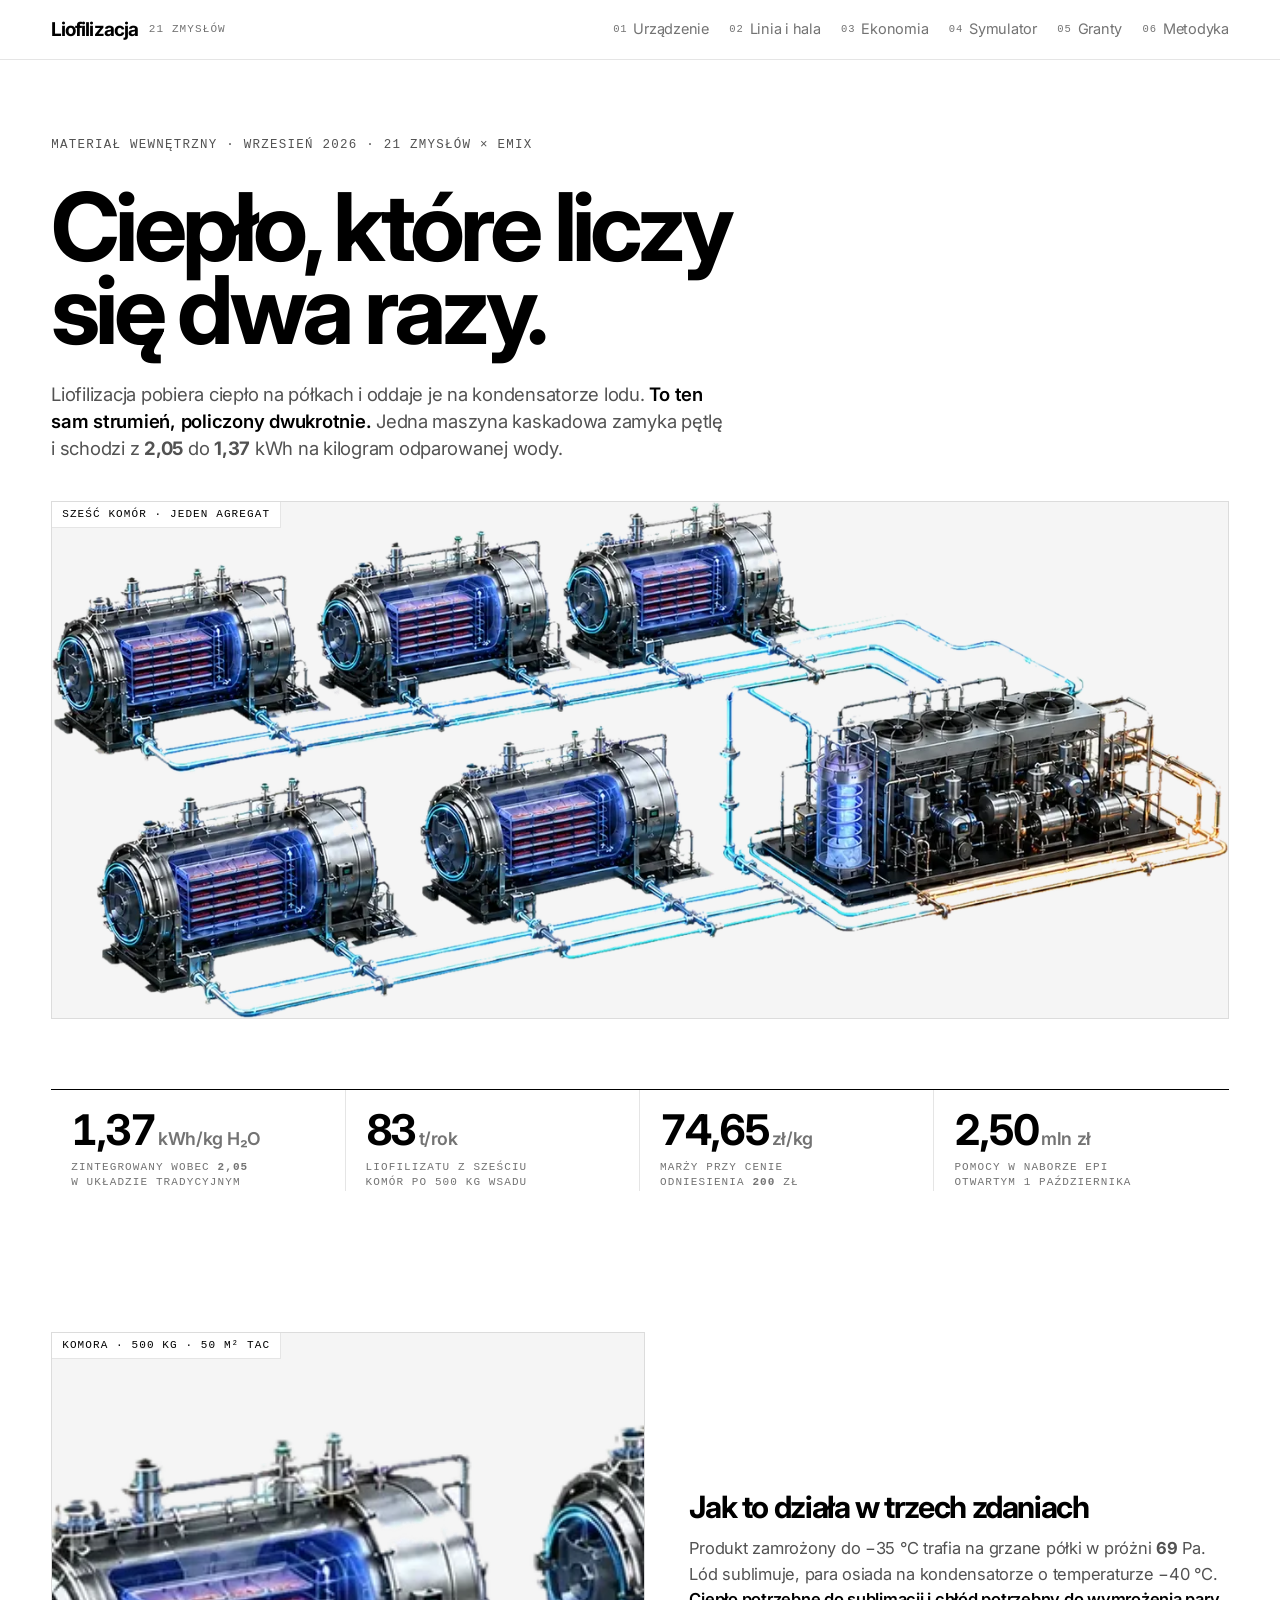
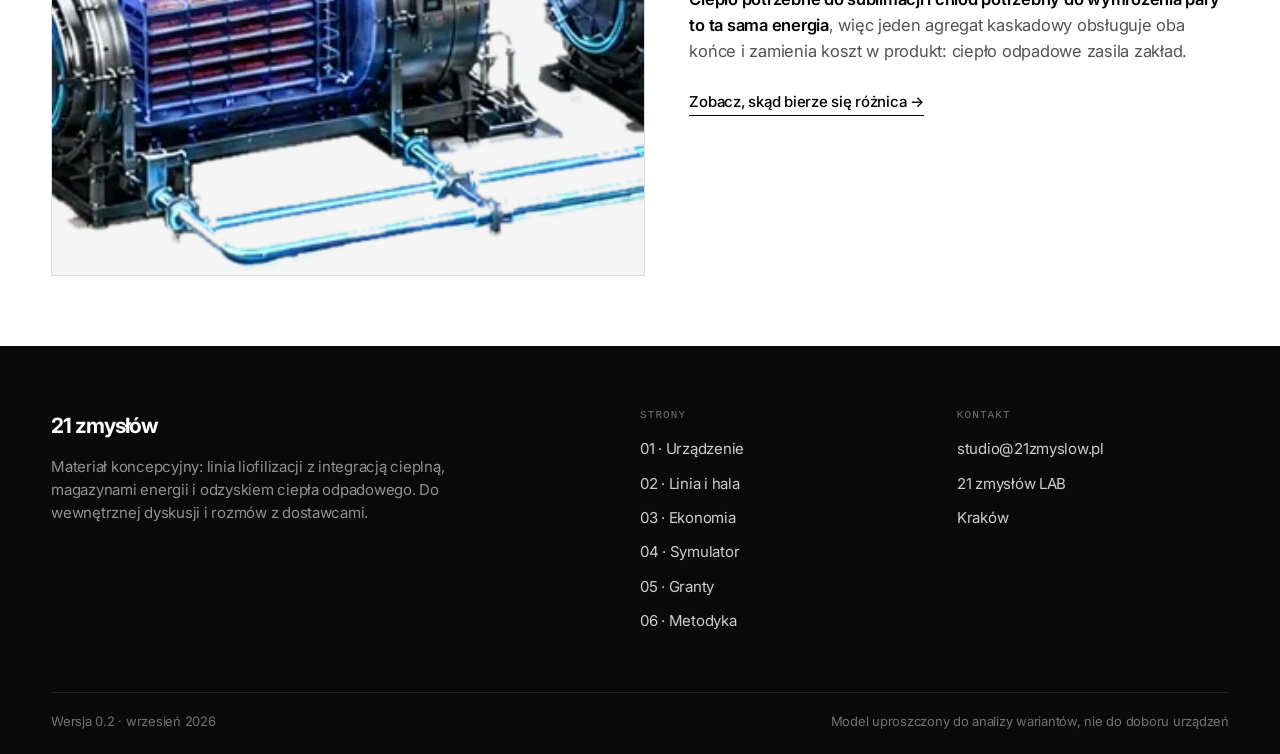
==== index.html @ 234ef1cc "Strona v0.2 pod GitHub Pages: model podlaczony, kolory, ilustracje - index.html + assets/: osobne pl" ====
<!DOCTYPE html>
<html lang="pl">
<head>
<meta charset="utf-8">
<meta name="viewport" content="width=device-width, initial-scale=1">
<title>Liofilizacja z integracją cieplną · 21 zmysłów</title>
<meta name="description" content="Linia liofilizacji z jednym agregatem kaskadowym, magazynami energii i odzyskiem ciepła. Bilans, schemat linii, ekonomia, symulator i finansowanie.">
<meta name="robots" content="noindex, nofollow">
<link rel="preconnect" href="https://fonts.googleapis.com">
<link rel="preconnect" href="https://fonts.gstatic.com" crossorigin>
<link href="https://fonts.googleapis.com/css2?family=Inter:wght@400;500;600;700&display=swap" rel="stylesheet">
<link rel="stylesheet" href="assets/style.css">
</head>
<body>

<nav class="nav">
  <div class="nav__in">
    <a class="brand" href="#/"><span class="brand__m">Liofilizacja</span><span class="brand__s">21 zmysłów</span></a>
    <div class="nav__links" id="navLinks">
      <a href="#/urzadzenie"><i>01</i>Urządzenie</a>
      <a href="#/linia"><i>02</i>Linia i hala</a>
      <a href="#/ekonomia"><i>03</i>Ekonomia</a>
      <a href="#/symulator"><i>04</i>Symulator</a>
      <a href="#/granty"><i>05</i>Granty</a>
      <a href="#/metodyka"><i>06</i>Metodyka</a>
    </div>
  </div>
</nav>

<main>

<!-- ============================================================ START -->
<section class="view" id="view-index">
  <header class="hero">
    <p class="mono hero__eyebrow">Materiał wewnętrzny · wrzesień 2026 · 21 zmysłów × Emix</p>
    <h1 class="hero__title">Ciepło, które liczy się dwa razy.</h1>
    <p class="hero__sub">Liofilizacja pobiera ciepło na półkach i oddaje je na kondensatorze lodu.
      <strong>To ten sam strumień, policzony dwukrotnie.</strong> Jedna maszyna kaskadowa zamyka pętlę
      i schodzi z <b data-k="kgW_A"></b> do <b data-k="kgW_D"></b> kWh na kilogram odparowanej wody.</p>
  </header>

  <div class="section section--tight">
    <div class="wrap">
      <figure class="figframe">
        <span class="mono mono--sm tag">Sześć komór · jeden agregat</span>
        <img src="assets/img/linia.webp" alt="Wizualizacja komór liofilizacyjnych w dwóch rzędach, spiętych wspólnym kolektorem chłodu z jednym agregatem po prawej stronie" width="1360" height="597">
      </figure>
    </div>
  </div>

  <div class="section section--tight">
    <div class="wrap">
      <div class="facts">
        <div class="facts__i"><div class="facts__n"><b data-k="kgW_D"></b><small>kWh/kg H₂O</small></div>
          <p class="mono mono--sm facts__l">Zintegrowany wobec <b data-k="kgW_A"></b> w układzie tradycyjnym</p></div>
        <div class="facts__i"><div class="facts__n"><b data-k="tLinia"></b><small>t/rok</small></div>
          <p class="mono mono--sm facts__l">Liofilizatu z sześciu komór po 500 kg wsadu</p></div>
        <div class="facts__i"><div class="facts__n"><b data-k="marza"></b><small>zł/kg</small></div>
          <p class="mono mono--sm facts__l">Marży przy cenie odniesienia <b data-k="sale"></b> zł</p></div>
        <div class="facts__i"><div class="facts__n">2,50<small>mln zł</small></div>
          <p class="mono mono--sm facts__l">Pomocy w naborze EPI otwartym 1 października</p></div>
      </div>
    </div>
  </div>

  <div class="section">
    <div class="wrap duo">
      <figure class="figframe">
        <span class="mono mono--sm tag">Komora · 500 kg · 50 m² tac</span>
        <img src="assets/img/komora.webp" alt="Komora liofilizacyjna z widocznym stosem półek grzewczych i kondensatorem lodu" width="326" height="298" loading="lazy">
      </figure>
      <div>
        <h2>Jak to działa w trzech zdaniach</h2>
        <p>Produkt zamrożony do −35 °C trafia na grzane półki w próżni <b data-k="pWork"></b> Pa. Lód sublimuje,
          para osiada na kondensatorze o temperaturze −40 °C. <strong>Ciepło potrzebne do sublimacji i chłód
          potrzebny do wymrożenia pary to ta sama energia</strong>, więc jeden agregat kaskadowy obsługuje
          oba końce i zamienia koszt w produkt: ciepło odpadowe zasila zakład.</p>
        <a class="more-link" href="#/urzadzenie">Zobacz, skąd bierze się różnica →</a>
      </div>
    </div>
  </div>
</section>

<!-- ============================================================ 01 URZĄDZENIE -->
<section class="view" id="view-urzadzenie" hidden>
  <header class="ph-head">
    <p class="mono ph-head__k">01 · Urządzenie</p>
    <h1>Dlaczego jedna maszyna liczy ten sam strumień raz, a nie dwa razy?</h1>
    <p class="ph-head__lede">Ciepło sublimacji wchodzi do wsadu przez półki i wychodzi na kondensatorze lodu.
      Układ tradycyjny obsługuje obie strony osobno: grzałką z sieci i skraplaczem do atmosfery.
      <strong>Kaskada CO₂ / R290 spina je w jedną pętlę.</strong></p>
  </header>

  <div class="section section--tight">
    <div class="wrap">
      <figure class="figframe figframe--dark">
        <span class="mono mono--sm tag">Obieg zimny po lewej · ciepły po prawej</span>
        <img src="assets/img/media.webp" alt="Wizualizacja układu mediów: komora w centrum, niebieski obieg chłodu z kondensatorem lodu i pompami próżniowymi po lewej, pomarańczowy obieg ciepła z wymiennikami, zasobnikiem i odbiornikami po prawej" width="1360" height="765">
      </figure>
    </div>
  </div>

  <div class="section section--tight">
    <div class="wrap">
      <div class="facts facts--3">
        <div class="facts__i"><div class="facts__n"><b data-k="kgW_A"></b> <em>→</em> <b data-k="kgW_D"></b><small>kWh/kg</small></div>
          <p class="mono mono--sm facts__l">Energia na kilogram odparowanej wody</p></div>
        <div class="facts__i"><div class="facts__n"><b data-k="Qshelf"></b><small>kWh</small></div>
          <p class="mono mono--sm facts__l">Ciepła na półki w cyklu, w całości z odzysku</p></div>
        <div class="facts__i"><div class="facts__n"><b data-k="peak_A"></b> <em>→</em> <b data-k="peak_D"></b><small>kW</small></div>
          <p class="mono mono--sm facts__l">Moc szczytowa komory, podstawa opłaty mocowej</p></div>
      </div>
    </div>
  </div>

  <div class="section">
    <div class="wrap--doc">

      <div class="block">
        <p class="mono block__n">Węzeł komory</p>
        <div class="block__b">
          <h3>Ten sam strumień, dwa razy</h3>
          <p>Półki grzeją, para idzie na kondensator, odebrany chłód wraca do agregatu, a ciepło skraplania wraca
            na półki. Baterie materiału zmiennofazowego stoją na obu gałęziach, więc szczyt komory nie trafia
            wprost na sprężarkę.</p>
          <figure>
            <div class="scroll-x">
            <svg class="chart" viewBox="0 0 900 300" role="img" aria-label="Węzeł jednej komory jako zamknięta pętla: półki grzeją produkt, para wodna idzie na kondensator lodu, chłód wraca do agregatu kaskadowego, ciepło skraplania wraca górą na półki. Na obu gałęziach stoją baterie PCM.">
              <defs>
                <marker id="u-ah" viewBox="0 0 10 10" refX="9" refY="5" markerWidth="7" markerHeight="7" orient="auto"><path d="M0,1 L9,5 L0,9 z" fill="#eb6834"/></marker>
                <marker id="u-ac" viewBox="0 0 10 10" refX="9" refY="5" markerWidth="7" markerHeight="7" orient="auto"><path d="M0,1 L9,5 L0,9 z" fill="#2a78d6"/></marker>
                <marker id="u-ag" viewBox="0 0 10 10" refX="9" refY="5" markerWidth="7" markerHeight="7" orient="auto"><path d="M0,1 L9,5 L0,9 z" fill="#737373"/></marker>
              </defs>
              <path class="hot" d="M700,56 L700,30 L180,30 L180,54" marker-end="url(#u-ah)"/>
              <path class="cold" d="M455,208 L455,250 L735,250 L735,153" marker-end="url(#u-ac)"/>
              <rect class="box" x="30" y="56" width="300" height="150"/>
              <text class="t" x="46" y="82">Komora K1</text>
              <text class="m" x="46" y="100">500 KG · 50 M² TAC · 69 PA</text>
              <rect x="58" y="120" width="234" height="7" fill="#eb6834"/><rect x="68" y="110" width="214" height="9" fill="#c9c9c9"/>
              <rect x="58" y="148" width="234" height="7" fill="#eb6834"/><rect x="68" y="138" width="214" height="9" fill="#c9c9c9"/>
              <rect x="58" y="176" width="234" height="7" fill="#eb6834"/><rect x="68" y="166" width="214" height="9" fill="#c9c9c9"/>
              <text class="m" x="46" y="200">PÓŁKI GRZANE · PRODUKT NA TACACH</text>
              <path class="vac" d="M332,140 L394,140" marker-end="url(#u-ag)"/>
              <text class="m" x="336" y="132">PARA</text>
              <rect class="box" x="398" y="56" width="112" height="150"/>
              <text class="t" x="412" y="82" style="font-size:12px">Kondensator</text>
              <text class="m" x="412" y="100">−40 °C</text>
              <path d="M412,118 L496,118 L496,136 L412,136 L412,154 L496,154 L496,172 L412,172" fill="none" stroke="#2a78d6" stroke-width="2.2"/>
              <text class="m" x="412" y="196"><tspan data-k="Qice"></tspan> KWH LODU</text>
              <rect class="box" x="600" y="56" width="270" height="97"/>
              <text class="t" x="616" y="82">Agregat kaskadowy</text>
              <text class="s" x="616" y="102">CO₂ subkryt. −45 °C · R290 +50 °C</text>
              <text class="s" x="616" y="120">booster CO₂ +85 °C</text>
              <text class="m" x="616" y="140">COP CHŁ. 3,14 · COP GRZ. 3,11</text>
              <text class="v" x="196" y="24" style="fill:#eb6834">ciepło +50 °C na półki</text>
              <rect class="box-s" x="452" y="16" width="196" height="28"/>
              <text class="m" x="462" y="34">6B · PCM +35 °C · 105 KWH</text>
              <text class="v" x="466" y="244" style="fill:#2a78d6">chłód −45 °C</text>
              <rect class="box-s" x="620" y="236" width="196" height="28"/>
              <text class="m" x="630" y="254">6A · PCM −40 °C · 120 KWH</text>
              <text class="m" x="0" y="290">PĘTLA ZAMYKA SIĘ W JEDNEJ MASZYNIE · BATERIE STOJĄ MIĘDZY KOMORĄ A SPRĘŻARKAMI</text>
            </svg>
            </div>
          </figure>
        </div>
      </div>

      <div class="block">
        <p class="mono block__n">Porównanie</p>
        <div class="block__b">
          <h3>Tradycyjny obok zintegrowanego</h3>
          <p>Ta sama komora, ten sam wsad. Różni się tylko to, dokąd idzie ciepło skraplania i skąd bierze się
            ciepło na półkach.</p>
          <figure>
            <div class="scroll-x">
            <svg class="chart" viewBox="0 0 900 250" role="img" aria-label="W wariancie tradycyjnym grzałka pobiera prąd z sieci, a skraplacz oddaje ciepło do atmosfery. W wariancie zintegrowanym ciepło skraplania wraca na półki i grzanie elektryczne wynosi zero.">
              <defs>
                <marker id="c-ak" viewBox="0 0 10 10" refX="9" refY="5" markerWidth="7" markerHeight="7" orient="auto"><path d="M0,1 L9,5 L0,9 z" fill="#000"/></marker>
                <marker id="c-ah" viewBox="0 0 10 10" refX="9" refY="5" markerWidth="7" markerHeight="7" orient="auto"><path d="M0,1 L9,5 L0,9 z" fill="#eb6834"/></marker>
                <marker id="c-ag" viewBox="0 0 10 10" refX="9" refY="5" markerWidth="7" markerHeight="7" orient="auto"><path d="M0,1 L9,5 L0,9 z" fill="#737373"/></marker>
              </defs>
              <text class="m" x="0" y="14">WARIANT A · TRADYCYJNY</text>
              <rect class="box-s" x="0" y="26" width="110" height="46"/><text class="s" x="12" y="47">Sieć</text><text class="m" x="12" y="63"><tspan data-k="Esh_A"></tspan> KWH</text>
              <path class="ln" d="M112,49 L156,49" marker-end="url(#c-ak)"/>
              <rect class="box" x="158" y="26" width="120" height="46"/><text class="s" x="170" y="47">Grzałka</text><text class="m" x="170" y="63">η 98 %</text>
              <path class="hot" d="M280,49 L324,49" marker-end="url(#c-ah)"/>
              <rect class="box" x="326" y="14" width="150" height="70"/><text class="t" x="338" y="40" style="font-size:12px">Komora</text><text class="m" x="338" y="58"><tspan data-k="Qshelf"></tspan> KWH NA PÓŁKI</text><text class="m" x="338" y="74"><tspan data-k="Qice"></tspan> KWH NA KONDENS.</text>
              <path class="cold" d="M478,49 L522,49" marker-end="url(#c-ah)" style="stroke:#2a78d6;marker-end:url(#c-ak)"/>
              <rect class="box" x="524" y="26" width="130" height="46"/><text class="s" x="536" y="47">Sprężarki</text><text class="m" x="536" y="63"><tspan data-k="Eice_A"></tspan> KWH EL.</text>
              <path d="M656,49 L700,49" stroke="#737373" stroke-width="1.6" fill="none" stroke-dasharray="5 3" marker-end="url(#c-ag)"/>
              <rect x="702" y="26" width="130" height="46" fill="none" stroke="#737373" stroke-width="1" stroke-dasharray="4 3"/>
              <text class="s" x="714" y="47" fill="#737373">Atmosfera</text><text class="m" x="714" y="63">CIEPŁO ODRZUCONE</text>
              <text class="v" x="900" y="53" text-anchor="end"><tspan data-k="el_A"></tspan> kWh</text>
              <line class="ax" x1="0" y1="118" x2="900" y2="118"/>
              <text class="m" x="0" y="146">WARIANT D · ZINTEGROWANY</text>
              <rect x="0" y="158" width="110" height="46" fill="none" stroke="#737373" stroke-width="1" stroke-dasharray="4 3"/>
              <text class="s" x="12" y="179" fill="#737373">Sieć</text><text class="m" x="12" y="195">0 KWH NA GRZANIE</text>
              <rect class="box" x="326" y="146" width="150" height="70"/><text class="t" x="338" y="172" style="font-size:12px">Komora</text><text class="m" x="338" y="190"><tspan data-k="Qshelf"></tspan> KWH NA PÓŁKI</text><text class="m" x="338" y="206"><tspan data-k="Qice"></tspan> KWH NA KONDENS.</text>
              <path class="cold" d="M478,181 L522,181" marker-end="url(#c-ak)"/>
              <rect class="box" x="524" y="158" width="130" height="46"/><text class="s" x="536" y="179">Kaskada</text><text class="m" x="536" y="195"><tspan data-k="Eice_D"></tspan> KWH EL.</text>
              <path class="hot" d="M589,156 L589,132 L401,132 L401,144" marker-end="url(#c-ah)"/>
              <text class="v" x="495" y="126" text-anchor="middle" style="fill:#eb6834">ciepło skraplania wraca na półki</text>
              <path class="hot" d="M656,181 L700,181" marker-end="url(#c-ah)"/>
              <rect class="box-s" x="702" y="158" width="130" height="46"/>
              <text class="s" x="714" y="179">Odbiorniki</text><text class="m" x="714" y="195">130 KW ODPADOWE</text>
              <text class="v" x="900" y="185" text-anchor="end"><tspan data-k="el_D"></tspan> kWh</text>
            </svg>
            </div>
            <p class="figcap">Wartości na cykl jednej komory. <b>Grzanie elektryczne półek spada z <span data-k="Esh_A"></span> kWh do zera</b>,
              bo ciepło skraplania pokrywa całe zapotrzebowanie.</p>
          </figure>
        </div>
      </div>

      <div class="block">
        <p class="mono block__n">Energia</p>
        <div class="block__b">
          <h3>Na co idzie prąd</h3>
          <p>W układzie tradycyjnym największą pozycją jest grzanie półek. W zintegrowanym ta pozycja znika,
            a jej miejsce zajmują sprężarki pracujące na obu poziomach naraz.</p>
          <figure>
            <div class="scroll-x"><svg id="refEnergy" class="chart" role="img" aria-label="Energia elektryczna na cykl w czterech wariantach układu, w podziale na węzły"></svg></div>
            <div class="legend" data-legend="refEnergy"></div>
          </figure>
          <details class="more">
            <summary>Pełne rozbicie energii i ciepła na cykl</summary>
            <div class="more__b"><div class="table-scroll" id="refBilansTable"></div></div>
          </details>
        </div>
      </div>

      <div class="block">
        <p class="mono block__n">Temperatury</p>
        <div class="block__b">
          <h3>Drabina temperatur</h3>
          <p>Pytanie nie brzmi „skąd wziąć ciepło”, tylko „na jakim poziomie je oddać”. Każda strzałka to sprężarka,
            która podnosi ciepło o różnicę temperatur i płaci za to pracą.</p>
          <figure>
            <div class="scroll-x">
            <svg class="chart" viewBox="0 0 900 360" role="img" aria-label="Drabina temperatur: po lewej strumienie wymagające chłodzenia, kondensator lodu na minus 45 i tunel z mroźnią na minus 35 stopni. Po prawej ciepło dostępne: poziom kaskadowy na minus 5, R290 na plus 50, booster na plus 85. Zapotrzebowanie półek leży na plus 40. Trzy strzałki sprężarek podnoszą ciepło między poziomami.">
              <defs><marker id="l-ar" viewBox="0 0 10 10" refX="9" refY="5" markerWidth="7" markerHeight="7" orient="auto"><path d="M0,1 L9,5 L0,9 z" fill="#000"/></marker></defs>
              <text class="m" x="44" y="24" text-anchor="end">°C</text>
              <text class="m" x="56" y="24">WYMAGANE CHŁODZENIE</text>
              <text class="m" x="490" y="24">CIEPŁO DOSTĘPNE I ZAPOTRZEBOWANIE</text>
              <line class="ax" x1="50" y1="50" x2="900" y2="50"/><text class="m" x="44" y="54" text-anchor="end">+85</text>
              <line class="ax" x1="50" y1="110" x2="900" y2="110"/><text class="m" x="44" y="114" text-anchor="end">+50</text>
              <line class="ax" x1="50" y1="140" x2="900" y2="140"/><text class="m" x="44" y="144" text-anchor="end">+40</text>
              <line class="ax" x1="50" y1="210" x2="900" y2="210"/><text class="m" x="44" y="214" text-anchor="end">−5</text>
              <line class="ax" x1="50" y1="278" x2="900" y2="278"/><text class="m" x="44" y="282" text-anchor="end">−35</text>
              <line class="ax" x1="50" y1="310" x2="900" y2="310"/><text class="m" x="44" y="314" text-anchor="end">−45</text>
              <line x1="480" y1="34" x2="480" y2="334" stroke="#000" stroke-width="1"/>
              <rect x="270" y="304" width="200" height="12" fill="#2a78d6" rx="2"/>
              <text class="s" x="262" y="306" text-anchor="end">Kondensator lodu</text><text class="v" x="262" y="322" text-anchor="end"><tspan data-k="Qice"></tspan> kWh</text>
              <rect x="400" y="272" width="70" height="12" fill="#6da7ec" rx="2"/>
              <text class="s" x="392" y="274" text-anchor="end">Tunel IQF i mroźnia</text><text class="v" x="392" y="290" text-anchor="end"><tspan data-k="Qiqf"></tspan> kWh</text>
              <rect x="490" y="204" width="180" height="12" fill="#c9c9c9" rx="2"/>
              <text class="s" x="678" y="214">Poziom kaskadowy CO₂ / R290</text>
              <rect x="490" y="104" width="220" height="12" fill="#eb6834" rx="2"/>
              <text class="s" x="718" y="106">R290 · półki i odbiorniki</text><text class="v" x="718" y="122"><tspan data-k="Qhot50"></tspan> kWh</text>
              <rect x="490" y="44" width="90" height="12" fill="#f19a70" rx="2"/>
              <text class="s" x="588" y="54">Booster CO₂ · +85 °C</text>
              <rect x="490" y="134" width="140" height="12" fill="none" stroke="#eb6834" stroke-width="1.2" stroke-dasharray="4 3" rx="2"/>
              <text class="s" x="638" y="146">Zapotrzebowanie półek · <tspan data-k="Qshelf"></tspan> kWh</text>
              <path class="ln" d="M484,310 L484,218" marker-end="url(#l-ar)" stroke-width="2"/>
              <text class="v" x="472" y="258" text-anchor="end" style="font-size:10.5px">CO₂ · 40 K</text>
              <path class="ln" d="M690,204 L690,122" marker-end="url(#l-ar)" stroke-width="2"/>
              <text class="v" x="698" y="170" style="font-size:10.5px">R290 · 55 K</text>
              <path class="ln" d="M600,102 L600,62" marker-end="url(#l-ar)" stroke-width="2"/>
              <text class="v" x="608" y="86" style="font-size:10.5px">booster · 35 K</text>
              <text class="m" x="0" y="350">KAŻDA STRZAŁKA TO SPRĘŻARKA · PODNOSI CIEPŁO O RÓŻNICĘ TEMPERATUR I PŁACI ZA TO PRACĄ</text>
            </svg>
            </div>
          </figure>
        </div>
      </div>

    </div>
  </div>

  <nav class="pager">
    <a href="#/"><p class="mono mono--sm pager__k">← Poprzednia</p><p class="pager__t">Start</p></a>
    <a href="#/linia"><p class="mono mono--sm pager__k">Następna →</p><p class="pager__t">02 · Linia i hala</p></a>
  </nav>
</section>

<!-- ============================================================ 02 LINIA -->
<section class="view" id="view-linia" hidden>
  <header class="ph-head">
    <p class="mono ph-head__k">02 · Linia i hala</p>
    <h1>Jak to stoi w hali i dlaczego sześć komór pracuje na jednym agregacie?</h1>
    <p class="ph-head__lede">Przesunięcie faz o 4,1 godziny to <strong>warunek, pod którym jeden agregat
      i jeden zespół próżniowy wystarczają dla całej linii</strong>. Rozłożenie komór w czasie zastępuje moc zainstalowaną.</p>
  </header>

  <div class="section section--tight">
    <div class="wrap">
      <div class="facts">
        <div class="facts__i"><div class="facts__n"><b data-k="tSurowiec"></b><small>t/rok</small></div><p class="mono mono--sm facts__l">Przerobu surowca, <b data-k="cykli"></b> cykle na komorę</p></div>
        <div class="facts__i"><div class="facts__n"><b data-k="tLinia"></b><small>t/rok</small></div><p class="mono mono--sm facts__l">Liofilizatu, uzysk <b data-k="yield"></b> : 1</p></div>
        <div class="facts__i"><div class="facts__n">150<small>kW</small></div><p class="mono mono--sm facts__l">Średniej mocy elektrycznej całej linii</p></div>
        <div class="facts__i"><div class="facts__n">1 152<small>m²</small></div><p class="mono mono--sm facts__l">Hali w rzucie 48 × 24 m</p></div>
      </div>
    </div>
  </div>

  <div class="section">
    <div class="wrap--doc">

      <div class="block">
        <p class="mono block__n">Schemat</p>
        <div class="block__b">
          <h3>Droga produktu górą, media dołem</h3>
          <figure>
            <div class="scroll-x">
            <svg class="chart" viewBox="0 0 900 360" role="img" aria-label="Schemat technologiczny: surowiec idzie od mycia przez sortowanie, porcjowanie, tunel IQF i mroźnię do sześciu komór, a stamtąd do pakowania. Dołem agregat rozprowadza chłód na kondensatory i mroźnię oraz ciepło na półki i do magazynu ciepła odpadowego.">
              <defs>
                <marker id="s-ak" viewBox="0 0 10 10" refX="9" refY="5" markerWidth="6" markerHeight="6" orient="auto"><path d="M0,1 L9,5 L0,9 z" fill="#000"/></marker>
                <marker id="s-ac" viewBox="0 0 10 10" refX="9" refY="5" markerWidth="6" markerHeight="6" orient="auto"><path d="M0,1 L9,5 L0,9 z" fill="#2a78d6"/></marker>
                <marker id="s-ah" viewBox="0 0 10 10" refX="9" refY="5" markerWidth="6" markerHeight="6" orient="auto"><path d="M0,1 L9,5 L0,9 z" fill="#eb6834"/></marker>
              </defs>
              <text class="m" x="0" y="12">DROGA PRODUKTU</text>
              <rect class="box" x="0" y="24" width="104" height="54"/><text class="m" x="10" y="40">1</text><text class="t" x="10" y="56" style="font-size:11.5px">Mycie</text><text class="m" x="10" y="70">150 KG/H</text>
              <path class="ln" d="M106,51 L128,51" marker-end="url(#s-ak)"/>
              <rect class="box" x="130" y="24" width="104" height="54"/><text class="m" x="140" y="40">2</text><text class="t" x="140" y="56" style="font-size:11.5px">Sortowanie</text><text class="m" x="140" y="70">OPTYCZNE</text>
              <path class="ln" d="M236,51 L258,51" marker-end="url(#s-ak)"/>
              <rect class="box" x="260" y="24" width="104" height="54"/><text class="m" x="270" y="40">3</text><text class="t" x="270" y="56" style="font-size:11.5px">Porcjowanie</text><text class="m" x="270" y="70">KROJENIE</text>
              <path class="ln" d="M366,51 L388,51" marker-end="url(#s-ak)"/>
              <rect class="box" x="390" y="24" width="104" height="54"/><text class="m" x="400" y="40">4</text><text class="t" x="400" y="56" style="font-size:11.5px">Tunel IQF</text><text class="m" x="400" y="70">−35 °C</text>
              <path class="ln" d="M496,51 L518,51" marker-end="url(#s-ak)"/>
              <rect class="box" x="520" y="24" width="104" height="54"/><text class="m" x="530" y="40">5</text><text class="t" x="530" y="56" style="font-size:11.5px">Mroźnia</text><text class="m" x="530" y="70">10 T · 3 DOBY</text>
              <path class="ln" d="M626,51 L648,51" marker-end="url(#s-ak)"/>
              <rect class="box" x="650" y="18" width="150" height="66" stroke-width="2"/><text class="m" x="660" y="36">6</text><text class="t" x="660" y="52">Komory K1–K6</text><text class="m" x="660" y="68">6 × 500 KG · CYKL <tspan data-k="tCyc"></tspan> H</text>
              <path class="ln" d="M802,51 L824,51" marker-end="url(#s-ak)"/>
              <rect class="box" x="826" y="24" width="74" height="54"/><text class="m" x="836" y="40">10</text><text class="t" x="836" y="56" style="font-size:11.5px">MAP</text><text class="m" x="836" y="70"><tspan data-k="tLinia"></tspan> T/ROK</text>
              <rect class="box-s" x="650" y="112" width="72" height="44"/><text class="m" x="658" y="128">6A · PCM</text><text class="s" x="658" y="146" style="font-size:10.5px;fill:#2a78d6">−40 °C</text>
              <rect class="box-s" x="728" y="112" width="72" height="44"/><text class="m" x="736" y="128">6B · PCM</text><text class="s" x="736" y="146" style="font-size:10.5px;fill:#eb6834">+35 °C</text>
              <path class="cold" d="M686,110 L686,88" marker-end="url(#s-ac)"/><path class="hot" d="M764,110 L764,88" marker-end="url(#s-ah)"/>
              <text class="m" x="0" y="206">MEDIA</text>
              <rect class="box" x="0" y="218" width="330" height="84" stroke-width="2"/>
              <text class="m" x="12" y="236">7</text><text class="t" x="12" y="254">Agregat kaskadowy</text>
              <text class="s" x="12" y="272" style="font-size:11px">CO₂ subkryt. −45 °C · R290 +50 °C · booster +85 °C</text>
              <text class="s" x="12" y="288" style="font-size:11px">112 kW chłodu · około 100 kW elektrycznych</text>
              <rect class="box" x="352" y="218" width="150" height="84"/>
              <text class="m" x="364" y="236">8</text><text class="t" x="364" y="254" style="font-size:11.5px">Zespół próżniowy</text>
              <text class="s" x="364" y="272" style="font-size:11px">69 Pa · 24 kW</text><text class="s" x="364" y="288" style="font-size:11px">kolektor wspólny</text>
              <rect class="box-s" x="530" y="218" width="170" height="84"/>
              <text class="m" x="542" y="236">9</text><text class="t" x="542" y="254" style="font-size:11.5px">Magazyn PCM ciepła</text>
              <text class="s" x="542" y="272" style="font-size:11px">+50 °C · 1 500 kWh</text><text class="s" x="542" y="288" style="font-size:11px">12 h buforu · około 30 t</text>
              <rect x="728" y="218" width="172" height="84" fill="none" stroke="#737373" stroke-dasharray="4 3"/>
              <text class="m" x="740" y="236">11</text><text class="t" x="740" y="254" style="font-size:11.5px" fill="#737373">Odbiorniki zakładu</text>
              <text class="s" x="740" y="272" style="font-size:11px" fill="#737373">CWU, hala, regeneracja</text><text class="s" x="740" y="288" style="font-size:11px" fill="#737373">130 kW odpadowe</text>
              <path class="cold" d="M120,216 L120,180 L686,180 L686,158" marker-end="url(#s-ac)"/>
              <text class="v" x="300" y="174" style="font-size:10.5px;fill:#2a78d6">90 kW @ −45 °C na kondensatory</text>
              <path class="cold" d="M60,216 L60,100 L442,100 L442,80" marker-end="url(#s-ac)"/>
              <text class="v" x="70" y="114" style="font-size:10.5px;fill:#2a78d6">22 kW @ −35 °C na IQF i mroźnię</text>
              <path class="hot" d="M240,216 L240,196 L764,196 L764,158" marker-end="url(#s-ah)"/>
              <text class="v" x="450" y="192" style="font-size:10.5px;fill:#eb6834">82 kW @ +50 °C na półki</text>
              <path class="vac" d="M427,216 L427,96 L725,96 L725,84" marker-end="url(#s-ak)" style="stroke-dasharray:4 3;stroke-width:1.2"/>
              <path class="hot" d="M504,262 L528,262" marker-end="url(#s-ah)"/>
              <path class="hot" d="M702,262 L726,262" marker-end="url(#s-ah)"/>
              <text class="v" x="330" y="318" style="font-size:10.5px;fill:#eb6834">130 kW ciepła odpadowego →</text>
            </svg>
            </div>
            <div class="legend">
              <span class="li"><span class="sw" style="background:#000"></span>Produkt</span>
              <span class="li"><span class="sw" style="background:#2a78d6"></span>Chłód, CO₂ subkrytyczny</span>
              <span class="li"><span class="sw" style="background:#eb6834"></span>Ciepło, R290 i booster</span>
              <span class="li"><span class="sw" style="background:repeating-linear-gradient(90deg,#737373 0 3px,#fff 3px 6px)"></span>Próżnia</span>
            </div>
            <p class="figcap"><b>Odbiorniki po prawej są warunkiem, nie dodatkiem.</b> Bez realnego odbioru magazyn ciepła
              kończy jako chłodnica wentylatorowa.</p>
          </figure>
        </div>
      </div>

      <div class="block">
        <p class="mono block__n">Harmonogram</p>
        <div class="block__b">
          <h3>Sześć komór przesuniętych o 4,1 h</h3>
          <p>Sublimacja trwa <b data-k="subl"></b> godziny, więc w każdej chwili sublimują cztery albo pięć komór.
            Zapotrzebowanie półek waha się o ±11 %. Bez przesunięcia faz ta sama linia miałaby przebieg od zera do 106 kW.</p>
          <figure>
            <div class="scroll-x">
            <svg class="chart" viewBox="0 0 900 300" role="img" aria-label="Harmonogram sześciu komór przesuniętych o 4,1 godziny w cyklu 24,6 godziny. W każdej chwili sublimuje cztery albo pięć komór, zapowietrzanie nigdy się nie nakłada.">
              <text class="m" x="76" y="12">GODZINY CYKLU</text>
              <g>
                <line class="ax" x1="76" y1="20" x2="76" y2="250"/><text class="m" x="76" y="266" text-anchor="middle">0</text>
                <line class="ax" x1="213" y1="20" x2="213" y2="250"/><text class="m" x="213" y="266" text-anchor="middle">4</text>
                <line class="ax" x1="350" y1="20" x2="350" y2="250"/><text class="m" x="350" y="266" text-anchor="middle">8</text>
                <line class="ax" x1="487" y1="20" x2="487" y2="250"/><text class="m" x="487" y="266" text-anchor="middle">12</text>
                <line class="ax" x1="625" y1="20" x2="625" y2="250"/><text class="m" x="625" y="266" text-anchor="middle">16</text>
                <line class="ax" x1="762" y1="20" x2="762" y2="250"/><text class="m" x="762" y="266" text-anchor="middle">20</text>
                <line class="ax" x1="899" y1="20" x2="899" y2="250"/><text class="m" x="890" y="266" text-anchor="middle">24</text>
              </g>
              <g id="gantt"></g>
              <line x1="0" y1="278" x2="899" y2="278" stroke="#000" stroke-width="1"/>
              <text class="m" x="0" y="294">CZTERY ALBO PIĘĆ KOMÓR SUBLIMUJE JEDNOCZEŚNIE · ZAPOWIETRZANIE NIGDY SIĘ NIE NAKŁADA</text>
            </svg>
            </div>
            <div class="legend">
              <span class="li"><span class="sw" style="background:#eb6834"></span>Sublimacja</span>
              <span class="li"><span class="sw" style="background:#eda100"></span>Desorpcja</span>
              <span class="li"><span class="sw" style="background:#e87ba4"></span>Zapowietrzanie</span>
              <span class="li"><span class="sw" style="background:#2a78d6"></span>Temperowanie</span>
              <span class="li"><span class="sw" style="background:#c9c9c9"></span>Załadunek i rozładunek</span>
            </div>
          </figure>
          <div class="callout">
            <p class="mono mono--sm">Cena tego rozwiązania</p>
            <p>Harmonogram trzeba utrzymać. Awaria jednej komory albo wsad o innym czasie cyklu przenosi szczyt
              na sprężarki. To argument za kampaniami jednorodnymi surowcowo.</p>
          </div>
        </div>
      </div>

      <div class="block">
        <p class="mono block__n">Agregat</p>
        <div class="block__b">
          <h3>Jedna maszynownia na trzy poziomy temperatur</h3>
          <div class="duo" style="align-items:start">
            <figure class="figframe">
              <span class="mono mono--sm tag">Agregat kaskadowy · 112 kW chłodu</span>
              <img src="assets/img/agregat.webp" alt="Wizualizacja agregatu kaskadowego z chłodnicą, sprężarkami i kolektorem chłodu" width="490" height="328" loading="lazy">
            </figure>
            <div>
              <p>CO₂ subkrytyczny schodzi do −45 °C na kondensatory lodu. R290 podnosi ciepło do +50 °C na półki
                i odbiorniki zakładu. Booster CO₂ transkrytyczny wychodzi na +85 °C dla mycia i regeneracji osuszaczy.
                Około 100 kW elektrycznych ze 150 kW mocy całej linii.</p>
              <p>Maszynownia leży między komorami a resztą zakładu, bo najdroższe rurociągi to te na −45 °C i próżniowe.</p>
            </div>
          </div>
        </div>
      </div>

      <div class="block">
        <p class="mono block__n">Rzut hali</p>
        <div class="block__b">
          <h3>48 × 24 m, strefa mokra oddzielona od suchej</h3>
          <figure>
            <div class="scroll-x">
            <svg class="chart" viewBox="0 0 900 470" role="img" aria-label="Rzut hali 48 na 24 metry. Górnym pasem idzie surowiec od przyjęcia przez mycie, sortowanie i porcjowanie do tunelu IQF i mroźni. Dolnym pasem wraca wyrób przez halę sześciu komór, maszynownię, pakowanie i magazyn wyrobu do ekspedycji.">
              <defs><marker id="h-ar" viewBox="0 0 10 10" refX="9" refY="5" markerWidth="6" markerHeight="6" orient="auto"><path d="M0,1 L9,5 L0,9 z" fill="#000"/></marker></defs>
              <rect x="30" y="30" width="840" height="380" fill="#fff" stroke="#000" stroke-width="2"/>
              <g stroke="#000" stroke-width="1" opacity=".55">
                <rect x="30" y="30" width="105" height="190" fill="#2a78d6" fill-opacity=".06"/><rect x="135" y="30" width="140" height="190" fill="#2a78d6" fill-opacity=".06"/>
                <rect x="275" y="30" width="140" height="190" fill="#2a78d6" fill-opacity=".06"/><rect x="415" y="30" width="140" height="190" fill="#2a78d6" fill-opacity=".06"/>
                <rect x="555" y="30" width="140" height="190" fill="#2a78d6" fill-opacity=".14"/><rect x="695" y="30" width="175" height="190" fill="#2a78d6" fill-opacity=".14"/>
                <rect x="30" y="220" width="140" height="190" fill="#1baf7a" fill-opacity=".08"/><rect x="170" y="220" width="210" height="190" fill="#1baf7a" fill-opacity=".08"/>
                <rect x="380" y="220" width="175" height="110" fill="#eb6834" fill-opacity=".1"/><rect x="380" y="330" width="175" height="80" fill="#eb6834" fill-opacity=".1"/>
                <rect x="555" y="220" width="315" height="190" fill="#eb6834" fill-opacity=".05"/>
              </g>
              <text class="t" x="40" y="50" style="font-size:11px">Przyjęcie</text><text class="m" x="40" y="64">+2 °C · 72 M²</text>
              <text class="t" x="145" y="50" style="font-size:11px">Mycie i płukanie</text><text class="m" x="145" y="64">96 M² · 150 KG/H</text>
              <text class="t" x="285" y="50" style="font-size:11px">Sortowanie</text><text class="m" x="285" y="64">96 M² · OPTYCZNE</text>
              <text class="t" x="425" y="50" style="font-size:11px">Porcjowanie</text><text class="m" x="425" y="64">96 M² · MIESZALNIK</text>
              <text class="t" x="565" y="50" style="font-size:11px">Tunel IQF</text><text class="m" x="565" y="64">96 M² · −35 °C</text>
              <text class="t" x="705" y="50" style="font-size:11px">Mroźnia −25 °C</text><text class="m" x="705" y="64">120 M² · 10 T</text>
              <text class="t" x="40" y="240" style="font-size:11px">Magazyn wyrobu</text><text class="m" x="40" y="254">96 M² · EKSPEDYCJA</text>
              <text class="t" x="180" y="240" style="font-size:11px">Pakowanie MAP</text><text class="m" x="180" y="254">144 M² · KONTROLA</text>
              <text class="t" x="390" y="240" style="font-size:11px">Maszynownia</text><text class="m" x="390" y="254">70 M² · AGREGAT</text>
              <text class="t" x="390" y="350" style="font-size:11px">Magazyn PCM</text><text class="m" x="390" y="364">50 M² · 1 500 KWH</text>
              <text class="t" x="565" y="240" style="font-size:11px">Hala komór K1–K6</text><text class="m" x="565" y="254">216 M²</text>
              <g fill="#fff" stroke="#eb6834" stroke-width="1.6">
                <rect x="575" y="266" width="90" height="42"/><rect x="675" y="266" width="90" height="42"/><rect x="775" y="266" width="85" height="42"/>
                <rect x="575" y="352" width="90" height="42"/><rect x="675" y="352" width="90" height="42"/><rect x="775" y="352" width="85" height="42"/>
              </g>
              <text class="t" x="585" y="284" style="font-size:11px">K1</text><text class="m" x="585" y="298">500 KG</text>
              <text class="t" x="685" y="284" style="font-size:11px">K2</text><text class="m" x="685" y="298">500 KG</text>
              <text class="t" x="785" y="284" style="font-size:11px">K3</text><text class="m" x="785" y="298">500 KG</text>
              <text class="t" x="585" y="370" style="font-size:11px">K4</text><text class="m" x="585" y="384">500 KG</text>
              <text class="t" x="685" y="370" style="font-size:11px">K5</text><text class="m" x="685" y="384">500 KG</text>
              <text class="t" x="785" y="370" style="font-size:11px">K6</text><text class="m" x="785" y="384">500 KG</text>
              <text class="m" x="577" y="334">KORYTARZ ROBOCZY 5,1 M</text>
              <path d="M52,206 L820,206 L820,258" fill="none" stroke="#000" stroke-width="1.8" stroke-dasharray="8 4" marker-end="url(#h-ar)"/>
              <text class="m" x="300" y="200">DROGA SUROWCA</text>
              <path d="M560,402 L96,402" fill="none" stroke="#000" stroke-width="1.8" stroke-dasharray="8 4" marker-end="url(#h-ar)"/>
              <text class="m" x="380" y="396">DROGA WYROBU</text>
              <rect x="18" y="100" width="12" height="54" fill="#000"/><rect x="18" y="300" width="12" height="54" fill="#000"/>
              <text class="m" x="10" y="127" text-anchor="end" transform="rotate(-90 10 127)">PRZYJĘCIE</text>
              <text class="m" x="10" y="327" text-anchor="end" transform="rotate(-90 10 327)">EKSPEDYCJA</text>
              <line x1="30" y1="436" x2="870" y2="436" stroke="#737373" stroke-width="1" marker-start="url(#h-ar)" marker-end="url(#h-ar)"/>
              <text class="m" x="450" y="454" text-anchor="middle">48,0 M · 1 152 M²</text>
            </svg>
            </div>
            <div class="legend">
              <span class="li"><span class="sw" style="background:#2a78d6;opacity:.35"></span>Strefa mokra i chłodnicza</span>
              <span class="li"><span class="sw" style="background:#eb6834;opacity:.4"></span>Komory i maszynownia</span>
              <span class="li"><span class="sw" style="background:#1baf7a;opacity:.4"></span>Strefa sucha, pakowanie</span>
            </div>
          </figure>

          <details class="more">
            <summary>Wykaz aparatów</summary>
            <div class="more__b"><div class="table-scroll">
              <table>
                <thead><tr><th>Nr</th><th>Aparat</th><th class="n">Parametr</th><th>Uwaga doboru</th></tr></thead>
                <tbody>
                  <tr><td class="id">1</td><td>Przyjęcie i mycie</td><td class="n">150 kg/h</td><td class="sub">Myjka flotacyjna, chłodnia buforowa na dostawę dobową.</td></tr>
                  <tr><td class="id">2</td><td>Sortowanie optyczne</td><td class="n">150 kg/h</td><td class="sub">Odrzut idzie na przecier, nie jest stratą.</td></tr>
                  <tr><td class="id">3</td><td>Porcjowanie i mieszalnik</td><td class="n">150 kg/h</td><td class="sub">Krojenie, drylowanie, linia przecieru dla płyt.</td></tr>
                  <tr><td class="id">4</td><td>Tunel fluidyzacyjny IQF</td><td class="n">0,5 t/h</td><td class="sub">Pracuje kampaniami około 25 % czasu, można je stawiać na tanie godziny.</td></tr>
                  <tr><td class="id">5</td><td>Mroźnia −25 °C</td><td class="n">10 t</td><td class="sub">Rozprzęga tunel od komór.</td></tr>
                  <tr><td class="id">6</td><td>Komory K1–K6</td><td class="n">6 × 500 kg</td><td class="sub">50 m² tac każda, cykl 24,6 h przy przesunięciu 4,1 h.</td></tr>
                  <tr><td class="id">6a</td><td>Bateria PCM zimna</td><td class="n">120 kWh</td><td class="sub">Około 2 t eutektyku na komorę, poziom −40 °C.</td></tr>
                  <tr><td class="id">6b</td><td>Bateria PCM ciepła</td><td class="n">105 kWh</td><td class="sub">Około 2 t na komorę, bufor grzania półek.</td></tr>
                  <tr><td class="id">7</td><td>Agregat kaskadowy</td><td class="n">112 kW chłodu</td><td class="sub">CO₂ do −45 °C, R290 do +50 °C, booster do +85 °C.</td></tr>
                  <tr><td class="id">8</td><td>Zespół próżniowy</td><td class="n">69 Pa</td><td class="sub">Pompy śrubowe suche z dmuchawami Rootsa, kolektor wspólny.</td></tr>
                  <tr><td class="id">9</td><td>Magazyn PCM ciepła</td><td class="n">1 500 kWh</td><td class="sub">Narzędzie do przesuwania pracy sprężarek, nie do oszczędzania ciepła.</td></tr>
                  <tr><td class="id">10</td><td>Pakowanie MAP</td><td class="n"><span data-k="tLinia"></span> t/rok</td><td class="sub">Bez bariery tlenowej przewaga odżywcza nie doczeka konsumenta.</td></tr>
                  <tr><td class="id">11</td><td>Odbiorniki ciepła</td><td class="n">130 kW</td><td class="sub">CWU, ogrzewanie hali, regeneracja i suszenie opakowań.</td></tr>
                </tbody>
              </table>
            </div></div>
          </details>

          <details class="more">
            <summary>Uwagi projektowe: gdzie założone poziomy temperatur się nie spinają</summary>
            <div class="more__b">
              <h4>1. Zimna bateria: −30 °C nie obsłuży kondensatora lodu</h4>
              <p>Przy 69 Pa front sublimacji odpowiada około −38,6 °C. Kondensator −40 °C daje siłę napędową 83 Pa,
                kondensator −25 °C tylko 33 Pa. Cykl wydłuża się o rząd 40 % i cały zysk znika.
                <strong>Rekomendacja: bateria przy komorze na −40 °C</strong>, poziom −30 °C zostaje dla mroźni i tunelu.</p>
              <h4 style="margin-top:20px">2. Ciepła bateria: +35 °C oznacza półki około 33 °C, a nie 40 °C</h4>
              <p>Półka 33 °C zamiast 40 °C daje o 11,5 % mniejszą różnicę do frontu, cykl 24,6 → 26,8 h
                i około 8 % mniej przerobu. <strong>Najtańsze wyjście: materiał zmiennofazowy na +45 °C</strong>,
                bo booster i tak wychodzi na +85 °C.</p>
            </div>
          </details>
        </div>
      </div>

    </div>
  </div>

  <nav class="pager">
    <a href="#/urzadzenie"><p class="mono mono--sm pager__k">← Poprzednia</p><p class="pager__t">01 · Urządzenie</p></a>
    <a href="#/ekonomia"><p class="mono mono--sm pager__k">Następna →</p><p class="pager__t">03 · Ekonomia</p></a>
  </nav>
</section>

<!-- ============================================================ 03 EKONOMIA -->
<section class="view" id="view-ekonomia" hidden>
  <header class="ph-head">
    <p class="mono ph-head__k">03 · Ekonomia</p>
    <h1>Ile kosztuje kilogram i co w tym koszcie waży najwięcej?</h1>
    <p class="ph-head__lede">Energia to jedna pozycja i nie największa. <strong>Surowiec odpowiada za
      <b data-k="surowiecPct"></b> % kosztu wytworzenia, energia za <b data-k="energiaPct"></b> %.</strong>
      Przy uzysku <b data-k="yield"></b> : 1 każda złotówka na kilogramie surowca to prawie jedenaście złotych na kilogramie produktu.</p>
  </header>

  <div class="section section--tight">
    <div class="wrap">
      <div class="facts">
        <div class="facts__i"><div class="facts__n"><b data-k="cogs"></b><small>zł/kg</small></div><p class="mono mono--sm facts__l">Koszt wytworzenia przy surowcu przemysłowym</p></div>
        <div class="facts__i"><div class="facts__n"><b data-k="marza"></b><small>zł/kg</small></div><p class="mono mono--sm facts__l">Marża przy cenie odniesienia <b data-k="sale"></b> zł</p></div>
        <div class="facts__i"><div class="facts__n"><b data-k="surowiecPct"></b><small>%</small></div><p class="mono mono--sm facts__l">Udział surowca w koszcie wytworzenia</p></div>
        <div class="facts__i"><div class="facts__n"><b data-k="saveA"></b><small>tys. zł/rok</small></div><p class="mono mono--sm facts__l">Oszczędność energii na komorę wobec układu tradycyjnego</p></div>
      </div>
    </div>
  </div>

  <div class="section">
    <div class="wrap--doc">

      <div class="block">
        <p class="mono block__n">Koszt</p>
        <div class="block__b">
          <h3>Struktura kosztu kilograma</h3>
          <p>Jeden pasek od zera do ceny sprzedaży. Energia i cała integracja cieplna mieszczą się w wąskim segmencie.
            Jej sens leży gdzie indziej: w mocy przyłączeniowej, emisji i niezależności od gazu.</p>
          <figure>
            <div class="scroll-x"><svg id="refCost" class="chart" role="img" aria-label="Struktura kosztu wytworzenia kilograma liofilizatu na tle ceny sprzedaży"></svg></div>
            <div class="legend" data-legend="refCost"></div>
          </figure>
          <details class="more">
            <summary>Gatunek surowca: gdzie naprawdę są pieniądze</summary>
            <div class="more__b">
              <div class="table-scroll" id="refGrades"></div>
              <div class="callout callout--soft">
                <p class="mono mono--sm">Granica</p>
                <p>Przy uzysku 11 : 1 wszystko zagęszcza się jedenastokrotnie: mikotoksyny, pestycydy, metale ciężkie.
                  Tańszy surowiec wymaga ostrzejszej kontroli przed młynkiem, nie luźniejszej.</p>
              </div>
            </div>
          </details>
        </div>
      </div>

      <div class="block">
        <p class="mono block__n">Dźwignie</p>
        <div class="block__b">
          <h3>Co obniża koszt energii</h3>
          <p>Każda dźwignia przeliczona pełnym modelem w obie strony: ile daje poprawa, ile kosztuje zaniedbanie.</p>
          <figure>
            <div class="scroll-x"><svg id="refLevers" class="chart" role="img" aria-label="Dźwignie kosztu energii na kilogram produktu, uszeregowane według efektu"></svg></div>
            <div class="legend" data-legend="refLevers"></div>
          </figure>
        </div>
      </div>

      <div class="block">
        <p class="mono block__n">Taryfa i PV</p>
        <div class="block__b">
          <h3>Roczny koszt energii jednej komory</h3>
          <p>Model liczy koszt po dwunastu dobach wzorcowych, godzina po godzinie, z produkcją własną i przesunięciem
            obciążenia w tanie godziny. Zmiana umowy nie wymaga inwestycji i jest najtańszą pozycją na liście.</p>
          <figure>
            <div class="scroll-x"><svg id="refTariff" class="chart" role="img" aria-label="Roczny koszt energii jednej komory w trzech taryfach, z fotowoltaiką i bez"></svg></div>
            <div class="legend" data-legend="refTariff"></div>
            <p class="figcap">Instalacja <span data-k="pvKwp"></span> kWp pokrywa <span data-k="pokrycie"></span> % zapotrzebowania komory,
              a <span data-k="autok"></span> % jej produkcji zużywane jest na miejscu. <b>Autokonsumpcja jest ważniejsza od wielkości instalacji.</b></p>
          </figure>
          <div class="callout">
            <p class="mono mono--sm">Zwrot nakładu</p>
            <p>Względem układu tradycyjnego wariant zintegrowany oszczędza <strong><span data-k="saveA"></span> tysięcy złotych rocznie
              na jednej komorze</strong>. Uczciwsze odniesienie to wariant z prostym odzyskiem ciepła skraplania:
              tam różnica wynosi <span data-k="saveB"></span> tysięcy. Nakłady inwestycyjne są założeniem, nie wynikiem modelu.</p>
          </div>
        </div>
      </div>

    </div>
  </div>

  <nav class="pager">
    <a href="#/linia"><p class="mono mono--sm pager__k">← Poprzednia</p><p class="pager__t">02 · Linia i hala</p></a>
    <a href="#/symulator"><p class="mono mono--sm pager__k">Następna →</p><p class="pager__t">04 · Symulator</p></a>
  </nav>
</section>

<!-- ============================================================ 04 SYMULATOR -->
<section class="view" id="view-symulator" hidden>
  <header class="ph-head">
    <p class="mono ph-head__k">04 · Symulator</p>
    <h1>Co się stanie z kosztem i cyklem, gdy zmienię surowiec?</h1>
    <p class="ph-head__lede">Ten sam model, który liczy wszystkie liczby na tej stronie, tylko z suwakami.
      <strong>Tryb prosty pokazuje dwanaście parametrów</strong>, które faktycznie zmieniają wynik. Tryb pełny odsłania wszystkie.</p>
  </header>

  <div class="section section--tight">
    <div class="wrap">
      <div class="sim">
        <aside class="simctl">
          <div class="simctl__h"><span class="mono mono--sm">Parametry</span><button class="btn" type="button" id="simReset">Reset</button></div>
          <div class="modes">
            <button type="button" aria-pressed="true" data-mode="prosty">Prosty · 12</button>
            <button type="button" aria-pressed="false" data-mode="pelny">Pełny</button>
          </div>
          <div class="simctl__b">
            <div id="simSimple"></div>
            <div id="simFull" hidden></div>
            <div class="pinfo" id="simInfo"></div>
          </div>
        </aside>

        <div class="simres">
          <div class="scen" id="simScen"></div>
          <div class="kpis" id="simKpi"></div>
          <div>
            <div class="tabs" role="tablist" id="simTabs">
              <button type="button" role="tab" aria-selected="true" data-panel="tEnergy">Energia</button>
              <button type="button" role="tab" aria-selected="false" data-panel="tProfile">Profil mocy</button>
              <button type="button" role="tab" aria-selected="false" data-panel="tVac">Próżnia</button>
              <button type="button" role="tab" aria-selected="false" data-panel="tCost">Koszt kg</button>
              <button type="button" role="tab" aria-selected="false" data-panel="tLevers">Dźwignie</button>
              <button type="button" role="tab" aria-selected="false" data-panel="tTariff">Taryfa i PV</button>
              <button type="button" role="tab" aria-selected="false" data-panel="tTable">Bilans</button>
            </div>
            <div class="panel" id="tEnergy"><figure><div class="scroll-x"><svg id="simEnergy" class="chart" role="img" aria-label="Energia elektryczna na cykl w czterech wariantach"></svg></div><div class="legend" data-legend="simEnergy"></div></figure></div>
            <div class="panel" id="tProfile" hidden><figure><div class="scroll-x"><svg id="simProfile" class="chart" role="img" aria-label="Profil mocy elektrycznej w cyklu"></svg></div><div class="legend" data-legend="simProfile"></div><p class="note" id="simProfileNote"></p></figure></div>
            <div class="panel" id="tVac" hidden><figure><div class="scroll-x"><svg id="simVac" class="chart" role="img" aria-label="Wpływ ciśnienia w komorze na temperaturę frontu i szybkość sublimacji"></svg></div><div class="legend" data-legend="simVac"></div><p class="note" id="simVacNote"></p></figure></div>
            <div class="panel" id="tCost" hidden><figure><div class="scroll-x"><svg id="simCost" class="chart" role="img" aria-label="Struktura kosztu wytworzenia"></svg></div><div class="legend" data-legend="simCost"></div><p class="note" id="simCostNote"></p></figure></div>
            <div class="panel" id="tLevers" hidden><figure><div class="scroll-x"><svg id="simLevers" class="chart" role="img" aria-label="Dźwignie kosztu energii"></svg></div><div class="legend" data-legend="simLevers"></div></figure></div>
            <div class="panel" id="tTariff" hidden><figure><div class="scroll-x"><svg id="simTariff" class="chart" role="img" aria-label="Roczny koszt energii w trzech taryfach"></svg></div><div class="legend" data-legend="simTariff"></div><p class="note" id="simTariffNote"></p></figure></div>
            <div class="panel" id="tTable" hidden><div class="table-scroll" id="simTable"></div></div>
          </div>
        </div>
      </div>
    </div>
  </div>

  <nav class="pager">
    <a href="#/ekonomia"><p class="mono mono--sm pager__k">← Poprzednia</p><p class="pager__t">03 · Ekonomia</p></a>
    <a href="#/granty"><p class="mono mono--sm pager__k">Następna →</p><p class="pager__t">05 · Granty</p></a>
  </nav>
</section>

<!-- ============================================================ 05 GRANTY -->
<section class="view" id="view-granty" hidden>
  <header class="ph-head">
    <p class="mono ph-head__k">05 · Granty</p>
    <h1>Z czego to sfinansować, kto składa wniosek i w jakiej kolejności?</h1>
    <p class="ph-head__lede">Jeden nabór jest otwarty i ma datę, cztery kierunki wymagają sprawdzenia.
      <strong>Operacja Grupy Operacyjnej EPI daje 2,5 mln zł pomocy przy 420 tys. wkładu własnego</strong>,
      ale w formie refundacji: całość trzeba najpierw wyłożyć.</p>
  </header>

  <div class="section section--tight">
    <div class="wrap">
      <figure>
        <div class="scroll-x">
        <svg class="chart" viewBox="0 0 900 170" role="img" aria-label="Oś czasu naborów. Nabór EPI otwarty od 1 października do 2 listopada 2026, dziś jest 5 września. Cztery pozostałe programy mają terminy do potwierdzenia.">
          <text class="m" x="0" y="12">OŚ CZASU · WRZESIEŃ 2026 – LUTY 2027</text>
          <line x1="0" y1="60" x2="900" y2="60" stroke="#000" stroke-width="1"/>
          <g>
            <line class="ax" x1="0" y1="54" x2="0" y2="66"/><text class="m" x="0" y="82">IX</text>
            <line class="ax" x1="150" y1="54" x2="150" y2="66"/><text class="m" x="150" y="82">X</text>
            <line class="ax" x1="300" y1="54" x2="300" y2="66"/><text class="m" x="300" y="82">XI</text>
            <line class="ax" x1="450" y1="54" x2="450" y2="66"/><text class="m" x="450" y="82">XII</text>
            <line class="ax" x1="600" y1="54" x2="600" y2="66"/><text class="m" x="600" y="82">I</text>
            <line class="ax" x1="750" y1="54" x2="750" y2="66"/><text class="m" x="750" y="82">II</text>
          </g>
          <line x1="25" y1="30" x2="25" y2="72" stroke="#000" stroke-width="2"/>
          <text class="v" x="33" y="26">dziś · 5 września</text>
          <rect x="150" y="36" width="160" height="20" fill="#eb6834" rx="2"/>
          <text class="v vw" x="160" y="51">EPI · nabór</text>
          <text class="m" x="150" y="104">1 X – 2 XI 2026 · 26 DNI DO OTWARCIA</text>
          <rect x="0" y="122" width="900" height="40" fill="none" stroke="#737373" stroke-width="1" stroke-dasharray="5 4"/>
          <text class="m" x="14" y="140">TERMINY DO POTWIERDZENIA</text>
          <text class="s" x="14" y="155" style="font-size:11.5px">FENG Ścieżka SMART · kredyt ekologiczny BGK · NFOŚiGW i FE Małopolska · Horyzont Europa</text>
        </svg>
        </div>
      </figure>
    </div>
  </div>

  <div class="section">
    <div class="wrap">
      <div class="sec-head"><h2>Kierunki finansowania</h2><p class="mono">1 z danymi · 4 do weryfikacji</p></div>
      <div class="grants">
        <article class="g">
          <div class="g__k"><span class="mono mono--sm">PS WPR · I.13.5.2</span><span class="mono mono--sm st">Dane z budżetu</span></div>
          <h3>Współpraca Grup Operacyjnych EPI</h3>
          <p class="who"><b>Konsorcjum:</b> Emix jako lider i przetwórca, Uniwersytet Rolniczy, rolnik jako producent owoców</p>
          <div class="big">
            <div><div class="n">2,92<small>mln</small></div><div class="l mono">Koszty kwalifikowalne</div></div>
            <div><div class="n">2,50<small>mln</small></div><div class="l mono">Pomoc, sufit</div></div>
            <div><div class="n">0,42<small>mln</small></div><div class="l mono">Wkład własny</div></div>
          </div>
          <dl>
            <dt>Nabór</dt><dd>1 października – 2 listopada 2026</dd>
            <dt>Forma</dt><dd>Refundacja</dd>
            <dt>Badania</dt><dd>100 %, maks. 50 % pomocy</dd>
            <dt>Inwestycje</dt><dd>65 %, do 100 % dla nieprodukcyjnych</dd>
            <dt>Próg</dt><dd>67 ze 134 punktów</dd>
          </dl>
          <p class="fit"><b>Dopasowanie:</b> liofilizator pilotażowy, magazyny i automatyka po stronie przetwórcy.
            Element innowacyjny mieszka w części badawczej, bo sama liofilizacja owoców nie obroni się jako innowacja.</p>
        </article>
        <article class="g g--draft">
          <div class="g__k"><span class="mono mono--sm">FENG · Ścieżka SMART</span><span class="mono mono--sm st st--d">Do weryfikacji</span></div>
          <h3>Moduł badawczo-rozwojowy i wdrożenie</h3>
          <p class="who"><b>Kto składa:</b> przedsiębiorca MŚP, konsorcjum z uczelnią możliwe</p>
          <div class="big"><div><div class="n">?</div><div class="l mono">Budżet</div></div><div><div class="n">?</div><div class="l mono">Poziom</div></div><div><div class="n">?</div><div class="l mono">Termin</div></div></div>
          <dl><dt>Na co</dt><dd>prace badawcze nad integracją cieplną, potem wdrożenie linii</dd><dt>Relacja</dt><dd>kolejny etap po EPI; ten sam koszt nie może iść dwa razy</dd></dl>
          <p class="fit"><b>Dopasowanie:</b> naturalny drugi krok po pilotażu.</p>
        </article>
        <article class="g g--draft">
          <div class="g__k"><span class="mono mono--sm">FENG · BGK</span><span class="mono mono--sm st st--d">Do weryfikacji</span></div>
          <h3>Kredyt ekologiczny na efektywność energetyczną</h3>
          <p class="who"><b>Kto składa:</b> przedsiębiorca inwestujący we własny zakład</p>
          <div class="big"><div><div class="n">?</div><div class="l mono">Budżet</div></div><div><div class="n">?</div><div class="l mono">Premia</div></div><div><div class="n">?</div><div class="l mono">Termin</div></div></div>
          <dl><dt>Na co</dt><dd>odzysk ciepła, magazyny, agregat jako modernizacja energetyczna</dd><dt>Warunek</dt><dd>audyt energetyczny i wykazana oszczędność</dd></dl>
          <p class="fit"><b>Dopasowanie:</b> instrument pod tezę projektu, czyli spadek z <span data-k="kgW_A"></span> do <span data-k="kgW_D"></span> kWh/kg.</p>
        </article>
        <article class="g g--draft">
          <div class="g__k"><span class="mono mono--sm">NFOŚiGW · FE Małopolska</span><span class="mono mono--sm st st--d">Do weryfikacji</span></div>
          <h3>Energia odnawialna i magazyny na terenie zakładu</h3>
          <p class="who"><b>Kto składa:</b> przetwórca albo rolnik w programach dla gospodarstw</p>
          <div class="big"><div><div class="n">?</div><div class="l mono">Budżet</div></div><div><div class="n">?</div><div class="l mono">Poziom</div></div><div><div class="n">?</div><div class="l mono">Termin</div></div></div>
          <dl><dt>Na co</dt><dd>fotowoltaika, magazyn energii, ewentualnie magazyn ciepła</dd><dt>Relacja</dt><dd>komplementarne, EPI nie finansuje fotowoltaiki</dd></dl>
          <p class="fit"><b>Dopasowanie:</b> fotowoltaika jest najsilniejszą dźwignią kosztową w modelu.</p>
        </article>
        <article class="g g--draft">
          <div class="g__k"><span class="mono mono--sm">Horyzont Europa · EIT Food</span><span class="mono mono--sm st st--d">Do weryfikacji</span></div>
          <h3>Konsorcjum międzynarodowe wokół retencji składników</h3>
          <p class="who"><b>Kto składa:</b> uczelnia jako lider, studio i przetwórca jako partnerzy</p>
          <div class="big"><div><div class="n">?</div><div class="l mono">Budżet</div></div><div><div class="n">?</div><div class="l mono">Poziom</div></div><div><div class="n">?</div><div class="l mono">Termin</div></div></div>
          <dl><dt>Na co</dt><dd>retencja witaminy C, antocyjanów i polifenoli, oświadczenia żywieniowe</dd><dt>Horyzont</dt><dd>2027 i dalej</dd></dl>
          <p class="fit"><b>Dopasowanie:</b> model liczy już retencję i progi oświadczeń. Długi horyzont, wysoka konkurencja.</p>
        </article>
        <article class="g g--draft">
          <div class="g__k"><span class="mono mono--sm">Wolne miejsce</span><span class="mono mono--sm st st--d">Szablon</span></div>
          <h3>Kolejny program z tymi samymi polami</h3>
          <dl><dt>Kto składa</dt><dd>–</dd><dt>Na co</dt><dd>–</dd><dt>Poziom i sufit</dt><dd>–</dd><dt>Termin</dt><dd>–</dd><dt>Relacja</dt><dd>–</dd></dl>
          <p class="fit"><b>Zasada:</b> brak danych to znak zapytania, nigdy szacunek wyglądający jak fakt.</p>
        </article>
      </div>
    </div>
  </div>

  <div class="section section--tight">
    <div class="wrap--doc">
      <div class="block">
        <p class="mono block__n">Budżet EPI</p>
        <div class="block__b">
          <h3>Podział na podmioty</h3>
          <p>Reguła jest jedna: <strong>wszystko, co da się uczciwie nazwać badaniem, idzie do uczelni</strong>,
            bo tam finansowanie jest stuprocentowe. Limit 50 % pomocy na badania jest wiążący, więc budżet buduje się od tej liczby w dół.</p>
          <div class="table-scroll">
            <table>
              <thead><tr><th>Podmiot</th><th class="n">Koszty kwalifikowalne</th><th class="n">Pomoc</th><th class="n">Wkład własny</th><th>Główne pozycje</th></tr></thead>
              <tbody>
                <tr><td>Uniwersytet Rolniczy</td><td class="n">1 250 000</td><td class="n">1 250 000</td><td class="n">0</td><td class="sub">Zespół badawczy 600 tys., analizy laboratoryjne 250 tys., protokoły 150 tys., badania energetyczne 120 tys.</td></tr>
                <tr><td>Emix</td><td class="n">1 300 000</td><td class="n">950 000</td><td class="n">350 000</td><td class="sub">Liofilizator pilotażowy 550 tys., magazyny i odzysk 250 tys., automatyka 120 tys., koordynacja 180 tys., ogólne 120 tys.</td></tr>
                <tr><td>Rolnik</td><td class="n">370 000</td><td class="n">300 000</td><td class="n">70 000</td><td class="sub">Komora buforowa 110 tys., surowiec i partie testowe 90 tys., upowszechnianie 80 tys., mycie i sortowanie 60 tys.</td></tr>
                <tr class="tot"><td>Razem</td><td class="n">2 920 000</td><td class="n">2 500 000</td><td class="n">420 000</td><td class="sub">złotych, kwoty poglądowe do podmiany na oferty</td></tr>
              </tbody>
            </table>
          </div>
          <div class="callout">
            <p class="mono mono--sm">Płynność, nie budżet</p>
            <p>Wkład własny leży w całości na przetwórcy i rolniku, i to przy refundacji. Najpierw trzeba wyłożyć
              pełne 2,92 mln, dopiero potem je odzyskać. <strong>Bez linii kredytowej albo zaliczkowania to jest
              realne wąskie gardło operacji.</strong></p>
          </div>
          <details class="more">
            <summary>Warunki formalne i dwie rzeczy do sprawdzenia</summary>
            <div class="more__b"><div class="table-scroll">
              <table><tbody>
                <tr><td>Skład grupy</td><td class="sub">Co najmniej dwa podmioty z różnych kategorii, obowiązkowy rolnik. Przy kosztach badań obowiązkowa jednostka naukowa.</td></tr>
                <tr><td>Brak powiązań</td><td class="sub">Podmioty nie mogą być powiązane osobowo ani kapitałowo.</td></tr>
                <tr><td>PKD przetwórcy</td><td class="sub">Adekwatne do operacji, dla przetwórstwa owoców zwykle 10.39.Z.</td></tr>
                <tr><td>Koszty bieżące</td><td class="sub">100 %, ryczałt do 20 % kosztów inwestycyjnych i badań.</td></tr>
                <tr><td>Koszty ogólne</td><td class="sub">100 %, maksymalnie 10 % pozostałych kosztów.</td></tr>
                <tr><td>Inwestycje nieprodukcyjne</td><td class="sub">Sprawdzić, czy część nakładów rolnika nie kwalifikuje się do 100 %. To potrafi zdjąć kilkadziesiąt tysięcy z wkładu własnego.</td></tr>
                <tr><td>Wariant ryczałtowy</td><td class="sub">Do 350 tys., 3 punkty w ocenie. Za te pieniądze nie kupi się liofilizatora.</td></tr>
              </tbody></table>
            </div></div>
          </details>
        </div>
      </div>
    </div>
  </div>

  <nav class="pager">
    <a href="#/symulator"><p class="mono mono--sm pager__k">← Poprzednia</p><p class="pager__t">04 · Symulator</p></a>
    <a href="#/metodyka"><p class="mono mono--sm pager__k">Następna →</p><p class="pager__t">06 · Metodyka</p></a>
  </nav>
</section>

<!-- ============================================================ 06 METODYKA -->
<section class="view" id="view-metodyka" hidden>
  <header class="ph-head">
    <p class="mono ph-head__k">06 · Metodyka</p>
    <h1>Skąd te liczby i czego ten model nie robi?</h1>
    <p class="ph-head__lede">Model jest bilansem energii, nie symulacją obiegu. Nadaje się do porównywania wariantów
      i badania wrażliwości. <strong>Nie nadaje się do doboru urządzeń ani do wyceny.</strong></p>
  </header>

  <div class="section">
    <div class="wrap--doc">
      <div class="block">
        <p class="mono block__n">Zestaw odniesienia</p>
        <div class="block__b">
          <h3>Jeden zestaw założeń dla całej strony</h3>
          <p>Wszystkie liczby na stronach 01–03 i wartości startowe symulatora pochodzą z jednego przeliczenia.
            Zmiana założenia w symulatorze nie zmienia stron 01–03; te pokazują punkt projektowy linii.</p>
          <div class="table-scroll" id="refParamsTable"></div>
        </div>
      </div>
      <div class="block">
        <p class="mono block__n">Metoda</p>
        <div class="block__b">
          <h3>Skąd biorą się liczby</h3>
          <p>Zapotrzebowanie cieplne z entalpii przemian: sublimacja 2 838 kJ/kg, desorpcja 3 000 kJ/kg.
            Każdy obieg chłodniczy ze sprawności Carnota przemnożonej przez sprawność egzergetyczną; sprawność grzejna
            jest o jeden wyższa od chłodniczej. Booster transkrytyczny wzorem Lorenza. Prężność pary nad lodem
            według Murphy i Koop 2005. Ciśnienie robocze wyznacza granica jakości, czyli temperatura zapadania struktury
            <b data-k="tCollapse"></b> °C, nie możliwości pomp.</p>
          <p>Kalibracja: układ tradycyjny daje <b data-k="kgW_A"></b> kWh na kilogram odparowanej wody. Karta katalogowa
            maszyny przemysłowej podaje 1,5, typowy pobór roboczy 1,1, przeglądy literaturowe od 4,7 do 11,7 dla skali
            laboratoryjnej. Model trafia w środek pasma, bo ujmuje zamrażanie, próżnię i urządzenia pomocnicze.</p>
        </div>
      </div>
      <div class="block">
        <p class="mono block__n">Granice</p>
        <div class="block__b">
          <h3>Czego model nie robi</h3>
          <ul>
            <li>Nie liczy obiegów na rzeczywistych charakterystykach sprężarek ani strat w rurociągach.</li>
            <li>Nie modeluje kinetyki suszenia dla kawałków; czas cyklu jest wielkością zadaną.</li>
            <li>Nie uwzględnia wymagań dla propanu (strefy zagrożenia wybuchem, wentylacja) ani ciśnień pracy CO₂.</li>
            <li>Profil dobowy jest sześciofazowym uproszczeniem, rzeczywisty pik przy wytwarzaniu próżni jest ostrzejszy.</li>
            <li>Ceny godzinowe są modelem parametrycznym, nie szeregiem historycznym.</li>
            <li>Nakłady inwestycyjne są założeniem użytkownika, nie wynikiem modelu.</li>
          </ul>
        </div>
      </div>
      <div class="block">
        <p class="mono block__n">Źródła</p>
        <div class="block__b">
          <h3>Materiały</h3>
          <ul>
            <li>Karta katalogowa liofilizatora 170 m²: 1 800 kg lodu na 18 h, 110 kW, odzysk ciepła 140 kW, kondensator −40 °C.</li>
            <li>Zestawienie energochłonności technologii suszenia, 4,72–11,67 kWh/kg wody dla liofilizacji, 2023.</li>
            <li>Praca ciągła zamiast wsadowej: −40 % energii jednostkowej, naprzemienne kondensatory −24 %, 2024.</li>
            <li>Rozdział zużycia: układ chłodniczy ~70 %, grzanie półek ~17 %, próżnia ~13 %, 2021.</li>
            <li>Uzyski masowe mięsa i podrobów po liofilizacji, dane produkcyjne 2026.</li>
            <li>Raport własny „Liofilizacja przemysłowa owoców, warzyw i karmy premium z podrobów”, wrzesień 2026.</li>
          </ul>
        </div>
      </div>
    </div>
  </div>

  <nav class="pager">
    <a href="#/granty"><p class="mono mono--sm pager__k">← Poprzednia</p><p class="pager__t">05 · Granty</p></a>
    <a href="#/"><p class="mono mono--sm pager__k">Wróć na →</p><p class="pager__t">Start</p></a>
  </nav>
</section>

</main>

<footer class="foot">
  <div class="foot__g">
    <div class="foot__b">
      <p class="m">21 zmysłów</p>
      <p>Materiał koncepcyjny: linia liofilizacji z integracją cieplną, magazynami energii i odzyskiem ciepła odpadowego.
        Do wewnętrznej dyskusji i rozmów z dostawcami.</p>
    </div>
    <div class="foot__c">
      <h4>Strony</h4>
      <ul>
        <li><a href="#/urzadzenie">01 · Urządzenie</a></li>
        <li><a href="#/linia">02 · Linia i hala</a></li>
        <li><a href="#/ekonomia">03 · Ekonomia</a></li>
        <li><a href="#/symulator">04 · Symulator</a></li>
        <li><a href="#/granty">05 · Granty</a></li>
        <li><a href="#/metodyka">06 · Metodyka</a></li>
      </ul>
    </div>
    <div class="foot__c">
      <h4>Kontakt</h4>
      <ul>
        <li><a href="mailto:studio@21zmyslow.pl">studio@21zmyslow.pl</a></li>
        <li><span>21 zmysłów LAB</span></li>
        <li><span>Kraków</span></li>
      </ul>
    </div>
  </div>
  <div class="foot__bar">
    <span>Wersja 0.2 · wrzesień 2026</span>
    <span>Model uproszczony do analizy wariantów, nie do doboru urządzeń</span>
  </div>
</footer>

<div class="tip" id="tip" role="status" aria-live="polite"></div>
<script src="assets/model.js"></script>
<script src="assets/app.js"></script>
</body>
</html>
---- assets/style.css ----
/* Liofilizacja 21 zmysłów – styl strony. Baza: EMIX (biel, czerń, Inter). Kolory tylko w danych. */
:root{
  color-scheme:light;
  --bg:#FFFFFF; --ink:#000000; --ink-2:#525252; --ink-3:#737373;
  --line:rgba(0,0,0,.10); --line-2:rgba(0,0,0,.24); --soft:#F5F5F5; --dark:#0A0A0A;
  --cold:#2a78d6; --hot:#eb6834;
  --s1:#2a78d6; --s2:#eb6834; --s3:#1baf7a; --s4:#eda100; --s5:#e87ba4; --s6:#008300;
  --good:#0ca30c; --warn:#fab219; --bad:#d03b3b;
  --grid:#e6e6e6;
  --ease:cubic-bezier(.16,1,.3,1); --pad:clamp(20px,4vw,64px);
}
*,*::before,*::after{box-sizing:border-box}
html{-webkit-text-size-adjust:100%}
body{margin:0;background:var(--bg);color:var(--ink);
  font-family:'Inter',-apple-system,BlinkMacSystemFont,'Segoe UI',Helvetica,Arial,sans-serif;
  font-size:17px;line-height:1.55;letter-spacing:-.015em;
  font-feature-settings:'kern' 1,'liga' 1;-webkit-font-smoothing:antialiased;overflow-x:hidden}
h1,h2,h3,h4{font-weight:700;letter-spacing:-.045em;line-height:.98;margin:0;text-wrap:balance}
p{margin:0 0 1.1em}p:last-child{margin-bottom:0}
strong{font-weight:600}
a{color:inherit;text-decoration:none}
img{max-width:100%;display:block}
button{font:inherit}
::selection{background:#000;color:#fff}
:focus-visible{outline:2px solid var(--ink);outline-offset:3px}
.mono{font-family:ui-monospace,SFMono-Regular,'SF Mono',Menlo,Consolas,'Liberation Mono',monospace;
  font-size:12.5px;text-transform:uppercase;letter-spacing:.1em;line-height:1.4;font-weight:400}
.mono--sm{font-size:11px}
.muted{color:var(--ink-2)}.muted-3{color:var(--ink-3)}
.wrap{max-width:1440px;margin:0 auto}
.wrap--doc{max-width:1180px;margin:0 auto}
.view[hidden]{display:none!important}

/* ---------- nawigacja ---------- */
.nav{position:sticky;top:0;z-index:50;background:rgba(255,255,255,.94);backdrop-filter:blur(8px);border-bottom:1px solid var(--line)}
.nav__in{max-width:1440px;margin:0 auto;padding:0 var(--pad);display:flex;align-items:stretch;gap:clamp(14px,3vw,44px)}
.brand{display:flex;align-items:center;gap:11px;padding:15px 0;margin-right:auto;white-space:nowrap}
.brand__m{font-weight:700;letter-spacing:-.05em;font-size:19px}
.brand__s{color:var(--ink-3);font-size:11px;letter-spacing:.1em;text-transform:uppercase;font-family:ui-monospace,Menlo,Consolas,monospace}
@media (max-width:900px){.brand__s{display:none}}
.nav__links{display:flex;gap:clamp(10px,1.6vw,26px);overflow-x:auto;scrollbar-width:none}
.nav__links::-webkit-scrollbar{display:none}
.nav__links a{display:flex;align-items:center;padding:15px 0;white-space:nowrap;font-size:14.5px;
  color:var(--ink-3);border-bottom:2px solid transparent;margin-bottom:-1px;transition:color .35s var(--ease)}
.nav__links a:hover{color:var(--ink)}
.nav__links a[aria-current="page"]{color:var(--ink);border-bottom-color:var(--ink);font-weight:500}
.nav__links a i{font-style:normal;font-family:ui-monospace,Menlo,monospace;font-size:10.5px;color:var(--ink-3);margin-right:6px;letter-spacing:.08em}

/* ---------- sekcje ---------- */
.section{padding:clamp(40px,5.5vw,88px) var(--pad)}
.section--tight{padding-top:0}
.sec-head{display:flex;justify-content:space-between;align-items:baseline;gap:24px;
  padding-bottom:14px;border-bottom:1px solid var(--line);margin-bottom:clamp(22px,3vw,40px)}
.sec-head h2{font-size:clamp(22px,2.4vw,32px)}
.sec-head .mono{color:var(--ink-3)}
@media (max-width:640px){.sec-head{flex-direction:column;align-items:flex-start;gap:8px}}

/* ---------- hero ---------- */
.hero{padding:clamp(44px,6vw,88px) var(--pad) clamp(26px,3vw,44px);max-width:1440px;margin:0 auto}
.hero__eyebrow{color:var(--ink-2);margin-bottom:clamp(18px,2.6vw,30px)}
.hero__title{font-size:clamp(40px,7.4vw,112px);line-height:.88;letter-spacing:-.05em;max-width:15ch}
.hero__sub{margin-top:clamp(20px,2.4vw,30px);max-width:56ch;font-size:clamp(17px,1.45vw,21px);line-height:1.45;color:var(--ink-2)}
.hero__sub strong{color:var(--ink)}
.figframe{position:relative;background:var(--soft);border:1px solid var(--line);overflow:hidden}
.figframe img{width:100%;height:auto}
.figframe--dark{background:#0a1119}
.figframe .tag{position:absolute;top:0;left:0;background:#fff;color:var(--ink);padding:5px 10px;border-right:1px solid var(--line);border-bottom:1px solid var(--line)}
.figframe--dark .tag{background:rgba(10,17,25,.85);color:#c9d6e0;border-color:rgba(255,255,255,.12)}
.figcap{margin-top:12px;color:var(--ink-3);font-size:14.5px;max-width:82ch;line-height:1.5}
.figcap b{color:var(--ink-2);font-weight:500}

/* ---------- liczby ---------- */
.facts{display:grid;grid-template-columns:repeat(4,1fr);border-top:1px solid var(--ink)}
.facts--3{grid-template-columns:repeat(3,1fr)}
.facts__i{padding:20px 20px 0;border-right:1px solid var(--line)}
.facts__i:last-child{border-right:0}
.facts__n{font-size:clamp(26px,3.3vw,48px);font-weight:700;letter-spacing:-.05em;line-height:.95;font-variant-numeric:tabular-nums}
.facts__n small{font-size:.42em;font-weight:600;color:var(--ink-3);margin-left:.18em;letter-spacing:-.02em}
.facts__n em{font-style:normal;color:var(--ink-3)}
.facts__l{margin-top:10px;color:var(--ink-3);max-width:27ch}
@media (max-width:860px){.facts,.facts--3{grid-template-columns:repeat(2,1fr)}
  .facts__i{border-bottom:1px solid var(--line);padding-bottom:20px}.facts__i:nth-child(2n){border-right:0}}
@media (max-width:480px){.facts,.facts--3{grid-template-columns:1fr}.facts__i{border-right:0}}

/* ---------- nagłówek podstrony ---------- */
.ph-head{padding:clamp(30px,4vw,56px) var(--pad) clamp(22px,2.6vw,36px);max-width:1440px;margin:0 auto}
.ph-head__k{color:var(--ink-3);margin-bottom:clamp(14px,2vw,22px)}
.ph-head h1{font-size:clamp(30px,4.8vw,66px);line-height:.92;letter-spacing:-.05em;max-width:20ch}
.ph-head__lede{margin-top:clamp(16px,2vw,24px);max-width:60ch;font-size:clamp(16px,1.3vw,19px);color:var(--ink-2)}
.ph-head__lede strong{color:var(--ink)}

/* ---------- dwie kolumny: obraz + tekst ---------- */
.duo{display:grid;grid-template-columns:minmax(0,1.1fr) minmax(0,1fr);gap:clamp(22px,3.5vw,56px);align-items:center}
@media (max-width:860px){.duo{grid-template-columns:1fr}}
.duo h2{font-size:clamp(22px,2.4vw,32px);margin-bottom:14px}
.duo p{color:var(--ink-2);font-size:16.5px}
.duo strong{color:var(--ink)}
.more-link{display:inline-block;margin-top:8px;font-size:15px;font-weight:500;border-bottom:1px solid var(--ink);padding-bottom:1px}

/* ---------- blok ---------- */
.block{display:grid;grid-template-columns:150px minmax(0,1fr);gap:clamp(16px,3vw,48px);
  padding:clamp(26px,3.2vw,46px) 0;border-top:1px solid var(--line)}
.block:first-child{border-top:0}
.block__n{color:var(--ink-3)}
.block__b>h3{font-size:clamp(20px,2vw,27px);letter-spacing:-.045em;line-height:1.08;margin-bottom:12px;max-width:28ch}
.block__b>p,.block__b li{color:var(--ink-2);font-size:16.5px}
.block__b>p{max-width:72ch}
.block__b strong{color:var(--ink);font-weight:600}
.block__b ul{margin:0 0 1em;padding-left:1.15em}
.block__b li{margin:.4em 0}
@media (max-width:760px){.block{grid-template-columns:1fr;gap:10px}}

/* ---------- figury i wykresy ---------- */
figure{margin:0}
figure svg{display:block;width:100%;height:auto}
.scroll-x{overflow-x:auto;-webkit-overflow-scrolling:touch}
.scroll-x svg{min-width:640px}
.chart text{font-family:'Inter',system-ui,sans-serif;fill:var(--ink)}
.chart .t{font-size:13px;font-weight:600;letter-spacing:-.02em}
.chart .s{font-size:11.5px;fill:var(--ink-2)}
.chart .m{font-family:ui-monospace,SFMono-Regular,Menlo,Consolas,monospace;font-size:10px;letter-spacing:.08em;fill:var(--ink-3);text-transform:uppercase}
.chart .v{font-family:ui-monospace,SFMono-Regular,Menlo,Consolas,monospace;font-size:11.5px;font-variant-numeric:tabular-nums;fill:var(--ink);font-weight:500}
.chart .vw{fill:#fff}
.chart .ax{stroke:var(--grid);stroke-width:1}
.chart .ln{stroke:var(--ink);stroke-width:1.2;fill:none}
.chart .box{fill:#fff;stroke:var(--ink);stroke-width:1.2}
.chart .box-s{fill:var(--soft);stroke:var(--line-2);stroke-width:1}
.chart .cold{stroke:var(--cold);fill:none;stroke-width:2}
.chart .hot{stroke:var(--hot);fill:none;stroke-width:2}
.chart .vac{stroke:var(--ink-3);fill:none;stroke-width:1.6;stroke-dasharray:6 4}
.legend{display:flex;flex-wrap:wrap;gap:8px 20px;margin-top:14px;padding-top:12px;border-top:1px solid var(--line)}
.legend .li{display:flex;align-items:center;gap:8px;font-size:13.5px;color:var(--ink-2)}
.legend .sw{width:14px;height:14px;flex:none;border-radius:2px}
.legend .lv{font-family:ui-monospace,Menlo,monospace;font-size:11.5px;color:var(--ink-3);font-variant-numeric:tabular-nums}
.tip{position:fixed;pointer-events:none;z-index:90;background:#fff;border:1px solid var(--line-2);
  box-shadow:0 8px 24px -12px rgba(0,0,0,.25);padding:8px 11px;font-size:12.5px;color:var(--ink);opacity:0;max-width:280px;line-height:1.45}
.tip.on{opacity:1}
.tip .t{font-weight:600;margin-bottom:3px}
.tip .r{display:flex;justify-content:space-between;gap:14px;font-family:ui-monospace,Menlo,monospace;font-size:11.5px;font-variant-numeric:tabular-nums}
.tip .r span:first-child{color:var(--ink-3)}

/* ---------- callout, warstwa 3 ---------- */
.callout{border-left:1px solid var(--ink);padding:1px 0 1px 20px;margin:24px 0;max-width:78ch}
.callout .mono{color:var(--ink-3);margin-bottom:8px}
.callout p{font-size:16px;color:var(--ink)}
.callout--soft{border-left-color:var(--line-2)}
.callout--soft p{color:var(--ink-2)}
details.more{border-top:1px solid var(--line-2);margin-top:24px}
details.more>summary{list-style:none;cursor:pointer;padding:12px 0;display:flex;align-items:center;gap:10px;
  font-family:ui-monospace,Menlo,Consolas,monospace;font-size:11.5px;text-transform:uppercase;letter-spacing:.1em;color:var(--ink-2)}
details.more>summary::-webkit-details-marker{display:none}
details.more>summary::before{content:"▸";font-size:12px;color:var(--ink-3)}
details.more[open]>summary::before{content:"▾"}
details.more>summary:hover{color:var(--ink)}
details.more .more__b{padding:4px 0 24px}
details.more h4{font-size:16px;margin:0 0 8px}
details.more h4+p{color:var(--ink-2);font-size:16px}

/* ---------- tabela ---------- */
.table-scroll{overflow-x:auto;-webkit-overflow-scrolling:touch}
table{width:100%;border-collapse:collapse;font-size:14.5px;min-width:560px}
th,td{text-align:left;padding:10px 16px 10px 0;border-bottom:1px solid var(--line);vertical-align:top}
th{font-family:ui-monospace,SFMono-Regular,Menlo,Consolas,monospace;font-size:11px;text-transform:uppercase;letter-spacing:.09em;font-weight:400;color:var(--ink-3);border-bottom:1px solid var(--ink);white-space:nowrap}
td:first-child{font-weight:600;padding-right:22px}
td.n,th.n{font-variant-numeric:tabular-nums;white-space:nowrap;text-align:right}
td.id{font-family:ui-monospace,Menlo,monospace;font-weight:600;width:44px}
tbody tr:last-child td{border-bottom:0}
tr.tot td{border-top:1px solid var(--ink);border-bottom:0;font-weight:600}
tr.sec td{background:var(--soft);font-family:ui-monospace,Menlo,monospace;font-size:10.5px;text-transform:uppercase;letter-spacing:.08em;color:var(--ink-2);font-weight:500;padding:8px 0 5px 8px}
td.sub{color:var(--ink-2);font-weight:400}
td.sel,th.sel{background:var(--soft)}

/* ---------- pager ---------- */
.pager{display:grid;grid-template-columns:1fr 1fr;border-top:1px solid var(--line)}
.pager a{padding:clamp(24px,3.2vw,44px) var(--pad);transition:background .4s var(--ease)}
.pager a:hover{background:var(--soft)}
.pager a+a{border-left:1px solid var(--line);text-align:right}
.pager__k{color:var(--ink-3);margin-bottom:10px}
.pager__t{font-size:clamp(18px,1.9vw,25px);letter-spacing:-.045em;line-height:1.06}
@media (max-width:640px){.pager{grid-template-columns:1fr}.pager a+a{border-left:0;border-top:1px solid var(--line);text-align:left}}

/* ---------- granty ---------- */
.grants{display:grid;grid-template-columns:repeat(3,1fr);gap:clamp(18px,2.4vw,34px)}
@media (max-width:1120px){.grants{grid-template-columns:repeat(2,1fr)}}
@media (max-width:720px){.grants{grid-template-columns:1fr}}
.g{border-top:1px solid var(--ink);padding-top:16px;display:flex;flex-direction:column;gap:12px}
.g--draft{border-top-color:var(--line-2)}
.g__k{display:flex;justify-content:space-between;align-items:center;gap:10px;color:var(--ink-3)}
.g__k .st{border:1px solid var(--ink);color:var(--ink);padding:3px 8px;border-radius:2px;white-space:nowrap}
.g__k .st--d{border-color:var(--line-2);color:var(--ink-3)}
.g h3{font-size:clamp(19px,1.7vw,23px);letter-spacing:-.045em;line-height:1.1;max-width:24ch}
.g--draft h3{color:var(--ink-2)}
.g .who{font-size:14.5px;color:var(--ink-2)}
.g .who b{color:var(--ink);font-weight:600}
.g .big{display:grid;grid-template-columns:repeat(3,1fr);gap:1px;background:var(--line);border:1px solid var(--line)}
.g .big div{background:#fff;padding:10px 10px 9px}
.g .big .n{font-size:21px;font-weight:700;letter-spacing:-.045em;line-height:1;font-variant-numeric:tabular-nums}
.g .big .n small{font-size:11px;font-weight:600;color:var(--ink-3);margin-left:2px}
.g--draft .big .n{color:var(--ink-3)}
.g .big .l{margin-top:6px;color:var(--ink-3);font-size:10px}
.g dl{margin:0;display:grid;grid-template-columns:auto minmax(0,1fr);gap:6px 14px;font-size:14px}
.g dt{color:var(--ink-3)}.g dd{margin:0;color:var(--ink)}
.g--draft dd{color:var(--ink-2)}
.g .fit{margin-top:auto;border-left:1px solid var(--ink);padding-left:12px;font-size:14px;color:var(--ink-2)}
.g--draft .fit{border-left-color:var(--line-2)}
.g .fit b{color:var(--ink);font-weight:500}

/* ---------- symulator ---------- */
.sim{display:grid;grid-template-columns:320px minmax(0,1fr);gap:clamp(18px,2.4vw,36px);align-items:start}
@media (max-width:960px){.sim{grid-template-columns:1fr}}
.simctl{border:1px solid var(--line-2);position:sticky;top:70px}
@media (max-width:960px){.simctl{position:static}}
.simctl__h{padding:12px 16px;border-bottom:1px solid var(--line-2);display:flex;justify-content:space-between;align-items:center;gap:10px}
.simctl__h .mono{color:var(--ink-3)}
.btn{background:none;border:1px solid var(--line-2);border-radius:2px;padding:5px 10px;font-size:12px;cursor:pointer;color:var(--ink-2)}
.btn:hover{border-color:var(--ink);color:var(--ink)}
.modes{display:flex;border-bottom:1px solid var(--line-2)}
.modes button{flex:1;font-size:12px;padding:10px 8px;background:none;border:0;cursor:pointer;color:var(--ink-3);
  border-bottom:2px solid transparent;font-family:ui-monospace,Menlo,monospace;text-transform:uppercase;letter-spacing:.09em;margin-bottom:-1px}
.modes button:hover{color:var(--ink)}
.modes button[aria-pressed="true"]{color:var(--ink);border-bottom-color:var(--ink)}
.simctl__b{padding:12px 16px 16px;display:flex;flex-direction:column;gap:12px;max-height:calc(100vh - 220px);overflow-y:auto}
.simctl__b::-webkit-scrollbar{width:8px}.simctl__b::-webkit-scrollbar-thumb{background:var(--line-2);border-radius:8px}
.fld{display:grid;grid-template-columns:1fr auto;gap:2px 10px;align-items:baseline}
.fld label{font-size:13.5px;color:var(--ink-2);line-height:1.25}
.fld .val{font-family:ui-monospace,Menlo,monospace;font-size:12px;font-variant-numeric:tabular-nums;white-space:nowrap}
.fld input[type=range]{grid-column:1/-1;width:100%;margin:2px 0 0;accent-color:#000;height:16px}
.fld select{grid-column:1/-1;width:100%;font:inherit;font-size:13.5px;padding:5px 2px;color:var(--ink);background:none;border:0;border-bottom:1px solid var(--ink);border-radius:0}
.fld .hint{grid-column:1/-1;font-size:11.5px;color:var(--ink-3);line-height:1.35}
details.grp{border-top:1px solid var(--line)}
details.grp>summary{list-style:none;cursor:pointer;padding:9px 0;font-family:ui-monospace,Menlo,monospace;font-size:10.5px;letter-spacing:.09em;text-transform:uppercase;color:var(--ink-2);display:flex;gap:8px}
details.grp>summary::-webkit-details-marker{display:none}
details.grp>summary::before{content:"+";color:var(--ink-3);width:10px}
details.grp[open]>summary::before{content:"−"}
details.grp .grp__b{display:flex;flex-direction:column;gap:12px;padding:2px 0 12px}
.pinfo{border-top:1px solid var(--line-2);padding-top:10px;display:flex;flex-direction:column;gap:5px}
.pinfo .pr{display:flex;justify-content:space-between;gap:10px;font-size:12.5px;color:var(--ink-2)}
.pinfo .pr span:last-child{font-family:ui-monospace,Menlo,monospace;font-variant-numeric:tabular-nums;color:var(--ink);white-space:nowrap}
.pinfo .pw{font-size:12.5px;line-height:1.4;margin-top:4px;padding:8px 10px;border-left:2px solid var(--ink-3);background:var(--soft)}
.pinfo .pw.ok{border-left-color:var(--good)}.pinfo .pw.warn{border-left-color:var(--warn)}.pinfo .pw.bad{border-left-color:var(--bad)}
.simres{display:flex;flex-direction:column;gap:18px;min-width:0}
.kpis{display:grid;grid-template-columns:repeat(4,1fr);gap:1px;background:var(--line);border:1px solid var(--line)}
@media (max-width:900px){.kpis{grid-template-columns:repeat(2,1fr)}}
.kpi{background:var(--bg);padding:14px 16px 15px}
.kpi .k{font-family:ui-monospace,Menlo,monospace;font-size:10px;letter-spacing:.08em;text-transform:uppercase;color:var(--ink-3);line-height:1.35}
.kpi .v{font-size:26px;font-weight:700;letter-spacing:-.045em;line-height:1.05;margin-top:6px;font-variant-numeric:tabular-nums}
.kpi .v small{font-size:12px;font-weight:600;color:var(--ink-3);margin-left:3px}
.kpi .d{font-size:12px;color:var(--ink-3);margin-top:5px;font-family:ui-monospace,Menlo,monospace;font-variant-numeric:tabular-nums}
.kpi .d.down{color:var(--good)}.kpi .d.up{color:var(--bad)}
.scen{display:grid;grid-template-columns:repeat(4,1fr);gap:8px}
@media (max-width:900px){.scen{grid-template-columns:repeat(2,1fr)}}
.scen button{text-align:left;cursor:pointer;padding:11px 13px 12px;background:#fff;border:1px solid var(--line-2);color:var(--ink-2)}
.scen button:hover{background:var(--soft)}
.scen button[aria-pressed="true"]{border-color:var(--ink);box-shadow:inset 0 0 0 1px var(--ink);color:var(--ink)}
.scen .tag{font-family:ui-monospace,Menlo,monospace;font-size:10px;letter-spacing:.1em;color:var(--ink-3)}
.scen .nm{display:block;font-weight:600;font-size:14px;margin-top:3px;letter-spacing:-.02em;line-height:1.2}
.scen .fig{display:block;font-family:ui-monospace,Menlo,monospace;font-size:11.5px;margin-top:6px;font-variant-numeric:tabular-nums;color:var(--ink)}
.tabs{display:flex;border-bottom:1px solid var(--line-2);overflow-x:auto;scrollbar-width:none}
.tabs::-webkit-scrollbar{display:none}
.tabs button{font-size:13.5px;padding:10px 14px;background:none;border:0;cursor:pointer;color:var(--ink-3);border-bottom:2px solid transparent;margin-bottom:-1px;white-space:nowrap}
.tabs button:hover{color:var(--ink)}
.tabs button[aria-selected="true"]{color:var(--ink);border-bottom-color:var(--ink);font-weight:500}
.panel[hidden]{display:none}
.panel{padding-top:18px}
.note{font-size:14.5px;color:var(--ink-2);line-height:1.55;margin-top:14px;max-width:80ch}
.note b{color:var(--ink);font-weight:600}

/* ---------- stopka ---------- */
.foot{background:var(--dark);color:rgba(255,255,255,.55);padding:clamp(40px,5vw,70px) var(--pad) 22px}
.foot__g{max-width:1440px;margin:0 auto;display:grid;grid-template-columns:2fr 1fr 1fr;gap:clamp(26px,3.5vw,50px)}
@media (max-width:820px){.foot__g{grid-template-columns:1fr}}
.foot__b .m{color:#fff;font-weight:700;letter-spacing:-.05em;font-size:21px;margin-bottom:12px}
.foot__b p{font-size:15px;max-width:46ch}
.foot__c h4{font-family:ui-monospace,Menlo,monospace;font-size:11px;text-transform:uppercase;letter-spacing:.1em;font-weight:400;color:rgba(255,255,255,.42);margin-bottom:14px}
.foot__c ul{list-style:none;margin:0;padding:0}
.foot__c li{margin-bottom:8px}
.foot__c a,.foot__c span{color:rgba(255,255,255,.8);font-size:15px}
.foot__c a:hover{color:#fff}
.foot__bar{max-width:1440px;margin:clamp(30px,4vw,56px) auto 0;padding-top:18px;border-top:1px solid rgba(255,255,255,.1);display:flex;justify-content:space-between;gap:16px;flex-wrap:wrap;font-size:13px;color:rgba(255,255,255,.42)}
@media (prefers-reduced-motion:reduce){*{transition-duration:.01ms!important}}
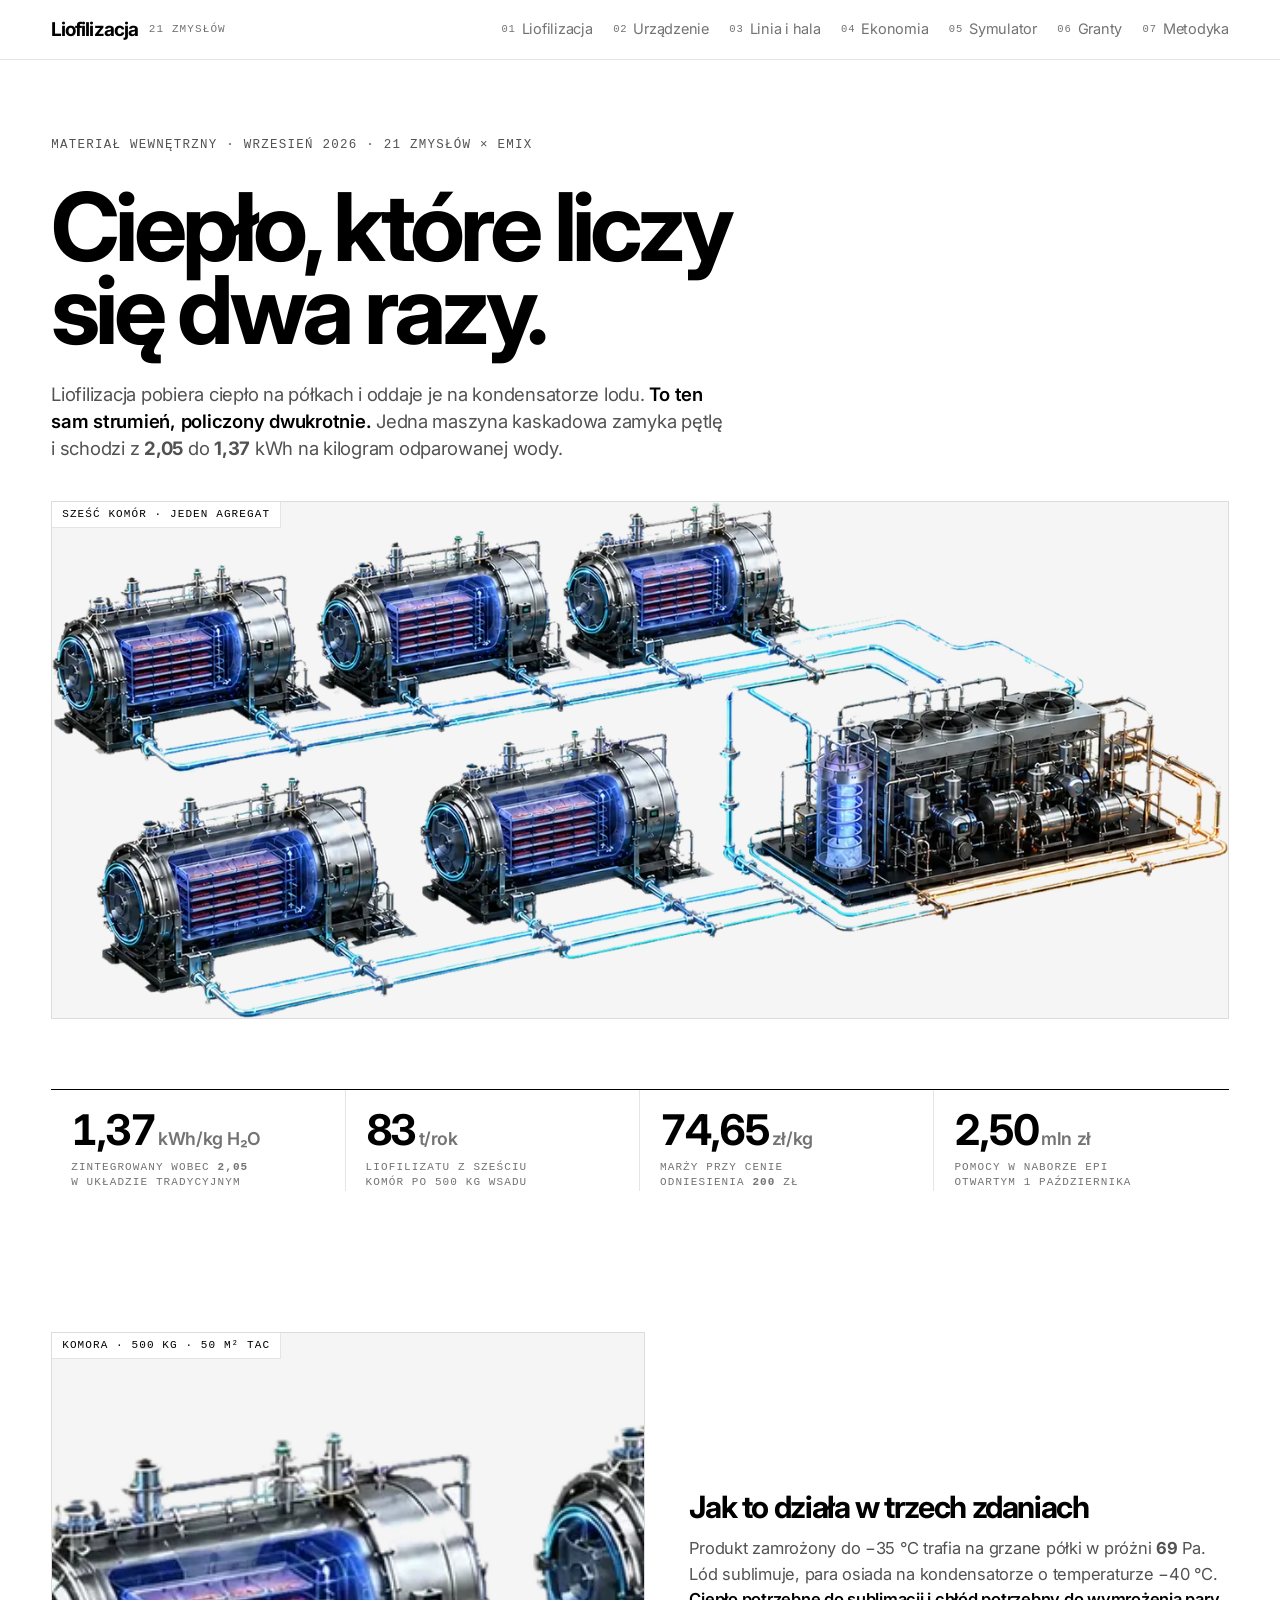
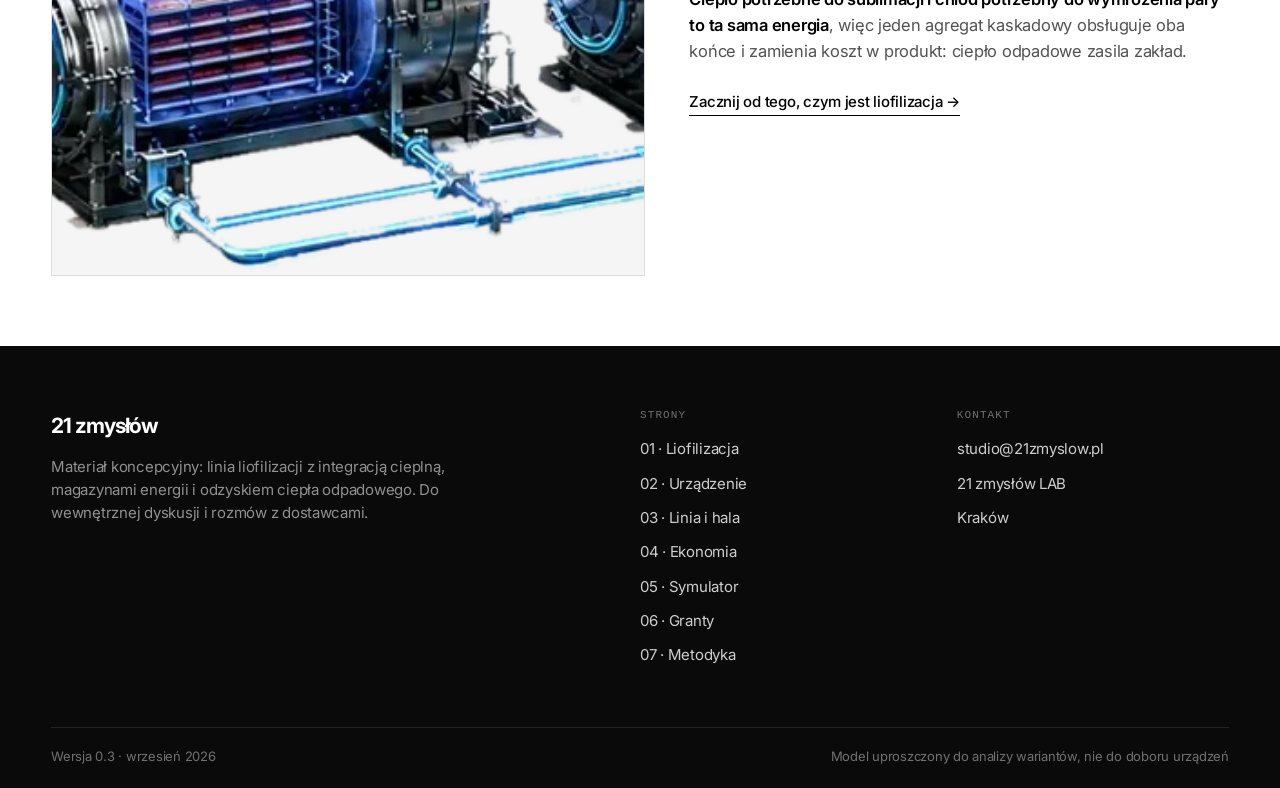
==== commit 2589d159: "Dodaj zakladke 01 Liofilizacja: technologia i porownanie z suszeniem - wykres fazowy wody: droga sus" ====
--- a/index.html
+++ b/index.html
@@ -17,12 +17,13 @@
   <div class="nav__in">
     <a class="brand" href="#/"><span class="brand__m">Liofilizacja</span><span class="brand__s">21 zmysłów</span></a>
     <div class="nav__links" id="navLinks">
-      <a href="#/urzadzenie"><i>01</i>Urządzenie</a>
-      <a href="#/linia"><i>02</i>Linia i hala</a>
-      <a href="#/ekonomia"><i>03</i>Ekonomia</a>
-      <a href="#/symulator"><i>04</i>Symulator</a>
-      <a href="#/granty"><i>05</i>Granty</a>
-      <a href="#/metodyka"><i>06</i>Metodyka</a>
+      <a href="#/liofilizacja"><i>01</i>Liofilizacja</a>
+      <a href="#/urzadzenie"><i>02</i>Urządzenie</a>
+      <a href="#/linia"><i>03</i>Linia i hala</a>
+      <a href="#/ekonomia"><i>04</i>Ekonomia</a>
+      <a href="#/symulator"><i>05</i>Symulator</a>
+      <a href="#/granty"><i>06</i>Granty</a>
+      <a href="#/metodyka"><i>07</i>Metodyka</a>
     </div>
   </div>
 </nav>
@@ -75,16 +76,215 @@
           para osiada na kondensatorze o temperaturze −40 °C. <strong>Ciepło potrzebne do sublimacji i chłód
           potrzebny do wymrożenia pary to ta sama energia</strong>, więc jeden agregat kaskadowy obsługuje
           oba końce i zamienia koszt w produkt: ciepło odpadowe zasila zakład.</p>
-        <a class="more-link" href="#/urzadzenie">Zobacz, skąd bierze się różnica →</a>
+        <a class="more-link" href="#/liofilizacja">Zacznij od tego, czym jest liofilizacja →</a>
       </div>
     </div>
   </div>
 </section>
 
-<!-- ============================================================ 01 URZĄDZENIE -->
+<!-- ============================================================ 01 LIOFILIZACJA -->
+<section class="view" id="view-liofilizacja" hidden>
+  <header class="ph-head">
+    <p class="mono ph-head__k">01 · Liofilizacja</p>
+    <h1>Czym jest liofilizacja i dlaczego liofilizat to nie zwykły susz?</h1>
+    <p class="ph-head__lede">Suszenie gorącym powietrzem odparowuje wodę z ciepłego produktu. Liofilizacja usuwa ją
+      z produktu zamrożonego, w próżni, w której lód zamienia się w parę z pominięciem stanu ciekłego.
+      <strong>Produkt nigdy nie jest gorący i nigdy nie jest mokry.</strong> Dlatego zachowuje kształt, kolor,
+      aromat i wrażliwe składniki, które w suszarce giną.</p>
+  </header>
+
+  <div class="section section--tight">
+    <div class="wrap">
+      <div class="facts">
+        <div class="facts__i"><div class="facts__n">−40 <em>→</em> +40<small>°C</small></div>
+          <p class="mono mono--sm facts__l">Temperatury procesu. Suszenie gorącym powietrzem: +60 do +90 °C</p></div>
+        <div class="facts__i"><div class="facts__n"><b data-k="wEnd"></b><small>% wody</small></div>
+          <p class="mono mono--sm facts__l">W liofilizacie. Susz konwekcyjny zostaje przy <b data-k="wEndTrad"></b> %</p></div>
+        <div class="facts__i"><div class="facts__n"><b data-k="retC_li"></b><small>%</small></div>
+          <p class="mono mono--sm facts__l">Witaminy C przetrwa liofilizację. Suszenie gorące: <b data-k="retC_tr"></b> %</p></div>
+        <div class="facts__i"><div class="facts__n"><b data-k="yield"></b><small>: 1</small></div>
+          <p class="mono mono--sm facts__l">Kilogramów truskawek na kilogram liofilizatu</p></div>
+      </div>
+    </div>
+  </div>
+
+  <div class="section">
+    <div class="wrap--doc">
+
+      <div class="block">
+        <p class="mono block__n">Zasada</p>
+        <div class="block__b">
+          <h3>Lód zamienia się w parę, omijając wodę</h3>
+          <p>Poniżej ciśnienia 611 Pa woda nie może istnieć jako ciecz. Lód ogrzewany w takiej próżni nie topi się,
+            tylko sublimuje: przechodzi wprost w parę. Liofilizator pracuje przy 69 Pa, więc wsad przez cały czas
+            suszenia pozostaje zamrożony, a woda wychodzi z niego jako para, zostawiając nienaruszony szkielet komórek.</p>
+          <figure>
+            <div class="scroll-x">
+            <svg class="chart" viewBox="0 0 900 380" role="img" aria-label="Wykres fazowy wody, schematyczny. Oś pozioma temperatura, oś pionowa ciśnienie w skali logarytmicznej. Punkt potrójny przy 0,01 stopnia i 611 paskali. Suszenie konwekcyjne biegnie przy ciśnieniu atmosferycznym od cieczy do pary w temperaturze 60 do 90 stopni. Liofilizacja biegnie przy 69 paskalach od lodu do pary w temperaturze od minus 40 do minus 20 stopni.">
+              <defs>
+                <marker id="f-ah" viewBox="0 0 10 10" refX="9" refY="5" markerWidth="7" markerHeight="7" orient="auto"><path d="M0,1 L9,5 L0,9 z" fill="#eb6834"/></marker>
+                <marker id="f-ac" viewBox="0 0 10 10" refX="9" refY="5" markerWidth="7" markerHeight="7" orient="auto"><path d="M0,1 L9,5 L0,9 z" fill="#2a78d6"/></marker>
+              </defs>
+              <text class="m" x="60" y="14">CIŚNIENIE, SKALA LOGARYTMICZNA</text>
+              <line class="ax" x1="60" y1="40" x2="880" y2="40"/><text class="m" x="54" y="44" text-anchor="end">1 000 hPa</text>
+              <line class="ax" x1="60" y1="130" x2="880" y2="130"/><text class="m" x="54" y="134" text-anchor="end">6,1 hPa</text>
+              <line class="ax" x1="60" y1="230" x2="880" y2="230"/><text class="m" x="54" y="234" text-anchor="end">69 Pa</text>
+              <line class="ax" x1="60" y1="300" x2="880" y2="300"/><text class="m" x="54" y="304" text-anchor="end">10 Pa</text>
+              <line x1="60" y1="20" x2="60" y2="320" stroke="#000" stroke-width="1"/>
+              <line x1="60" y1="320" x2="880" y2="320" stroke="#000" stroke-width="1"/>
+              <text class="m" x="120" y="340" text-anchor="middle">−60</text>
+              <text class="m" x="240" y="340" text-anchor="middle">−40</text>
+              <text class="m" x="360" y="340" text-anchor="middle">−20</text>
+              <text class="m" x="480" y="340" text-anchor="middle">0</text>
+              <text class="m" x="600" y="340" text-anchor="middle">+20</text>
+              <text class="m" x="720" y="340" text-anchor="middle">+60</text>
+              <text class="m" x="840" y="340" text-anchor="middle">+100</text>
+              <text class="m" x="880" y="362" text-anchor="end">TEMPERATURA, °C</text>
+              <path d="M480,130 C500,110 560,80 660,60 L840,40" fill="none" stroke="#000" stroke-width="1.5"/>
+              <path d="M480,130 L484,20" fill="none" stroke="#000" stroke-width="1.5"/>
+              <path d="M480,130 C420,180 330,250 200,300 L120,320" fill="none" stroke="#000" stroke-width="1.5"/>
+              <circle cx="480" cy="130" r="5" fill="#000"/>
+              <text class="s" x="492" y="150">punkt potrójny · 0,01 °C · 611 Pa</text>
+              <text class="t" x="250" y="80" style="font-size:15px;fill:#525252">LÓD</text>
+              <text class="t" x="620" y="110" style="font-size:15px;fill:#525252">WODA</text>
+              <text class="t" x="600" y="270" style="font-size:15px;fill:#525252">PARA</text>
+              <path d="M240,60 L840,60" stroke="#eb6834" stroke-width="2.5" fill="none" marker-end="url(#f-ah)"/>
+              <circle cx="720" cy="60" r="5" fill="#eb6834" stroke="#fff" stroke-width="2"/>
+              <text class="v" x="240" y="52" style="fill:#eb6834">suszenie gorącym powietrzem · woda paruje z produktu o +60…+90 °C</text>
+              <path d="M240,230 L560,230" stroke="#2a78d6" stroke-width="2.5" fill="none" marker-end="url(#f-ah)" style="marker-end:url(#f-ac)"/>
+              <circle cx="300" cy="230" r="5" fill="#2a78d6" stroke="#fff" stroke-width="2"/>
+              <text class="v" x="240" y="222" style="fill:#2a78d6">liofilizacja · lód sublimuje z produktu o −40…−20 °C</text>
+              <text class="m" x="60" y="376">SCHEMAT, NIE W SKALI · GRANICE FAZ POGLĄDOWE</text>
+            </svg>
+            </div>
+            <div class="legend">
+              <span class="li"><span class="sw" style="background:#eb6834"></span>Suszenie konwekcyjne: ciecz → para</span>
+              <span class="li"><span class="sw" style="background:#2a78d6"></span>Liofilizacja: lód → para</span>
+            </div>
+          </figure>
+        </div>
+      </div>
+
+      <div class="block">
+        <p class="mono block__n">Trzy kroki</p>
+        <div class="block__b">
+          <h3>Zamrozić, wysublimować, dosuszyć</h3>
+          <div class="duo" style="align-items:start">
+            <figure class="figframe figframe--dark">
+              <span class="mono mono--sm tag">Komora · półki · kondensator lodu</span>
+              <img src="assets/img/media-komora.webp" alt="Komora liofilizacyjna z otwartymi drzwiami i stosem półek, obok obieg chłodu i ciepła" width="598" height="474" loading="lazy">
+            </figure>
+            <div>
+              <p><strong>1. Zamrażanie do −35 °C.</strong> Woda w komórkach zamienia się w kryształy lodu. Im szybciej,
+                tym drobniejsze kryształy i tym mniej uszkodzeń ścian komórkowych.</p>
+              <p><strong>2. Sublimacja w próżni.</strong> Półki delikatnie grzeją, lód zamienia się w parę, para osiada
+                jako szron na kondensatorze o temperaturze −40 °C. To trwa <b data-k="subl"></b> godzin i zabiera
+                ponad 90 % wody.</p>
+              <p><strong>3. Desorpcja.</strong> Ostatnie procenty wody związanej z białkami i cukrami. Produkt
+                schodzi do <b data-k="wEnd"></b> % wilgotności, czyli poniżej progu, przy którym mikroorganizmy
+                i enzymy przestają działać.</p>
+              <p>Cały cykl trwa <b data-k="tCyc"></b> godziny. Suszarka gorącym powietrzem robi to samo w 6–12 godzin,
+                ale z produktu, który przez ten czas jest gorący i mokry jednocześnie.</p>
+            </div>
+          </div>
+        </div>
+      </div>
+
+      <div class="block">
+        <p class="mono block__n">Porównanie</p>
+        <div class="block__b">
+          <h3>Liofilizacja obok suszenia gorącym powietrzem</h3>
+          <p>Zestawienie dla owoców. Zakresy pochodzą z piśmiennictwa i z modelu na tej stronie; konkretne wartości
+            zależą od surowca i nastaw.</p>
+          <div class="table-scroll">
+            <table>
+              <thead><tr><th>Cecha</th><th>Suszenie gorącym powietrzem</th><th>Liofilizacja</th><th>Co to znaczy dla produktu</th></tr></thead>
+              <tbody>
+                <tr><td>Temperatura produktu</td><td class="sub">+60 do +90 °C przez wiele godzin</td><td class="sub">−40 do −20 °C, na końcu do +40 °C</td><td class="sub">Brak reakcji Maillarda i „gotowanego” smaku. Enzymy i witaminy nie są podgrzewane.</td></tr>
+                <tr><td>Droga wody</td><td class="sub">ciecz paruje z powierzchni, produkt wysycha od zewnątrz</td><td class="sub">lód sublimuje w całej objętości</td><td class="sub">Brak twardej, zeszklonej skórki, która zatrzymuje wodę w środku.</td></tr>
+                <tr><td>Struktura</td><td class="sub">skurcz o 60–80 % objętości, twarda, gumowa</td><td class="sub">porowata, kształt i objętość zachowane</td><td class="sub">Chrupkość, lekkość, natychmiastowa rehydratacja.</td></tr>
+                <tr><td>Rehydratacja</td><td class="sub">godziny, niepełna</td><td class="sub">minuty, niemal do stanu wyjściowego</td><td class="sub">Liofilizat rozpuszcza się w jogurcie, mleku, ustach.</td></tr>
+                <tr><td>Wilgotność końcowa</td><td class="sub"><span data-k="wEndTrad"></span> %</td><td class="sub"><span data-k="wEnd"></span> %</td><td class="sub">Przy 2–4 % wody produkt jest stabilny latami bez konserwantów, jeśli jest szczelnie zapakowany.</td></tr>
+                <tr><td>Kolor i aromat</td><td class="sub">ciemnienie, utrata lotnych aromatów</td><td class="sub">kolor i aromat surowca</td><td class="sub">Truskawka wygląda i pachnie jak truskawka.</td></tr>
+                <tr><td>Witamina C</td><td class="sub">około <span data-k="retC_tr"></span> % przetrwa</td><td class="sub">około <span data-k="retC_li"></span> % przetrwa</td><td class="sub">Największa różnica ze wszystkich składników.</td></tr>
+                <tr><td>Antocyjany, polifenole</td><td class="sub">45 % i 65 %</td><td class="sub">88 % i 92 %</td><td class="sub">Barwniki i przeciwutleniacze owoców jagodowych zostają w produkcie.</td></tr>
+                <tr><td>Minerały, błonnik</td><td class="sub">100 %</td><td class="sub">100 %</td><td class="sub">Tu liofilizacja nie ma przewagi. Wapń nie boi się ciepła.</td></tr>
+                <tr><td>Czas procesu</td><td class="sub">6–12 h</td><td class="sub"><span data-k="tCyc"></span> h</td><td class="sub">Liofilizator jest wolniejszy, stąd sześć komór pracujących naprzemiennie.</td></tr>
+                <tr><td>Energia na kg odparowanej wody</td><td class="sub">około 1–1,5 kWh ciepła, zwykle z gazu</td><td class="sub"><span data-k="kgW_A"></span> kWh el. tradycyjnie, <span data-k="kgW_D"></span> z integracją</td><td class="sub">Jedyna realna słabość liofilizacji. Odpowiedzią jest odzysk ciepła, o którym mówi cała reszta tej strony.</td></tr>
+              </tbody>
+            </table>
+          </div>
+        </div>
+      </div>
+
+      <div class="block">
+        <p class="mono block__n">Co przetrwa</p>
+        <div class="block__b">
+          <h3>Truskawka: świeża, suszona gorącym powietrzem, liofilizowana</h3>
+          <p>Ta sama truskawka policzona z tablic składu i współczynników retencji. <strong>Podstawa porównania
+            zmienia wnioski</strong>, dlatego można ją przełączyć: etykieta pokazuje 100 g produktu i tam liofilizat
+            wygrywa głównie zagęszczeniem; sucha masa pokazuje samą retencję; porcja mówi, co dostaje konsument.</p>
+          <div class="tabs" id="nutrBasis" role="tablist">
+            <button type="button" role="tab" aria-selected="false" data-basis="produkt">Na 100 g produktu</button>
+            <button type="button" role="tab" aria-selected="true" data-basis="sucha">Na 100 g suchej masy</button>
+            <button type="button" role="tab" aria-selected="false" data-basis="porcja">Na porcję ze 100 g świeżego</button>
+          </div>
+          <figure style="margin-top:18px">
+            <div class="scroll-x"><svg id="refNutr" class="chart" role="img" aria-label="Zawartość składników odżywczych w truskawce świeżej, suszonej konwekcyjnie i liofilizowanej"></svg></div>
+            <div class="legend" data-legend="refNutr"></div>
+            <p class="note" id="refNutrNote"></p>
+          </figure>
+        </div>
+      </div>
+
+      <div class="block">
+        <p class="mono block__n">Uczciwie</p>
+        <div class="block__b">
+          <h3>Gdzie przewaga jest realna, a gdzie nie</h3>
+          <ul>
+            <li><strong>Realna:</strong> witamina C, antocyjany, aromat, kolor, struktura i rehydratacja. To są argumenty, na których stoi produkt premium.</li>
+            <li><strong>Żadna:</strong> minerały, błonnik, białko ilościowo, witamina B12. Te składniki przetrwają każdą technologię suszenia.</li>
+            <li><strong>Warunkowa:</strong> karotenoidy. Liofilizat wygrywa w dniu produkcji, ale jego porowata struktura ma ogromną powierzchnię i utlenia się szybciej. Bez bariery tlenowej w opakowaniu przewaga znika w kilka miesięcy.</li>
+            <li><strong>Pozorna:</strong> polifenole „rosną” po suszeniu gorącym, bo rozerwanie komórek uwalnia formy związane. Wynik pomiaru rośnie mimo degradacji.</li>
+            <li><strong>Prawna:</strong> „zachowuje więcej witamin niż susz” to oświadczenie porównawcze i wymaga badania własnego produktu, nie odwołania do piśmiennictwa.</li>
+          </ul>
+        </div>
+      </div>
+
+      <div class="block">
+        <p class="mono block__n">Zastosowania</p>
+        <div class="block__b">
+          <h3>Gdzie liofilizacja ma sens</h3>
+          <p>Wszędzie tam, gdzie liczy się to, co suszenie gorące niszczy, i gdzie cena produktu to udźwignie.</p>
+          <ul>
+            <li><strong>Owoce i warzywa premium:</strong> przekąski, dodatki do płatków i jogurtów, dekoracje cukiernicze. Truskawka w plastrach 170–260 zł/kg.</li>
+            <li><strong>Żywność outdoor, ekspedycyjna, wojskowa:</strong> lekka, trwała latami, gotowa po zalaniu wodą.</li>
+            <li><strong>Karma premium z mięsa i podrobów:</strong> surowe składniki bez obróbki termicznej, uzysk 4 : 1.</li>
+            <li><strong>Składniki funkcjonalne:</strong> zioła, proszki owocowe, kultury bakterii, ekstrakty.</li>
+            <li><strong>Kawa rozpuszczalna:</strong> najstarsze przemysłowe zastosowanie w żywności.</li>
+          </ul>
+          <div class="callout">
+            <p class="mono mono--sm">Cena tej jakości</p>
+            <p>Liofilizacja zużywa kilkakrotnie więcej energii na kilogram wody niż suszenie gorącym powietrzem.
+              To jej jedyna słabość i to o nią chodzi w całym projekcie: ten sam strumień ciepła, który trzeba
+              dostarczyć na półki, trzeba potem odebrać na kondensatorze. <a class="more-link" href="#/urzadzenie">Jedna maszyna może zrobić oba końce naraz →</a></p>
+          </div>
+        </div>
+      </div>
+
+    </div>
+  </div>
+
+  <nav class="pager">
+    <a href="#/"><p class="mono mono--sm pager__k">← Poprzednia</p><p class="pager__t">Start</p></a>
+    <a href="#/urzadzenie"><p class="mono mono--sm pager__k">Następna →</p><p class="pager__t">02 · Urządzenie</p></a>
+  </nav>
+</section>
+
+<!-- ============================================================ 02 URZĄDZENIE -->
 <section class="view" id="view-urzadzenie" hidden>
   <header class="ph-head">
-    <p class="mono ph-head__k">01 · Urządzenie</p>
+    <p class="mono ph-head__k">02 · Urządzenie</p>
     <h1>Dlaczego jedna maszyna liczy ten sam strumień raz, a nie dwa razy?</h1>
     <p class="ph-head__lede">Ciepło sublimacji wchodzi do wsadu przez półki i wychodzi na kondensatorze lodu.
       Układ tradycyjny obsługuje obie strony osobno: grzałką z sieci i skraplaczem do atmosfery.
@@ -278,15 +478,15 @@
   </div>
 
   <nav class="pager">
-    <a href="#/"><p class="mono mono--sm pager__k">← Poprzednia</p><p class="pager__t">Start</p></a>
-    <a href="#/linia"><p class="mono mono--sm pager__k">Następna →</p><p class="pager__t">02 · Linia i hala</p></a>
+    <a href="#/liofilizacja"><p class="mono mono--sm pager__k">← Poprzednia</p><p class="pager__t">01 · Liofilizacja</p></a>
+    <a href="#/linia"><p class="mono mono--sm pager__k">Następna →</p><p class="pager__t">03 · Linia i hala</p></a>
   </nav>
 </section>
 
 <!-- ============================================================ 02 LINIA -->
 <section class="view" id="view-linia" hidden>
   <header class="ph-head">
-    <p class="mono ph-head__k">02 · Linia i hala</p>
+    <p class="mono ph-head__k">03 · Linia i hala</p>
     <h1>Jak to stoi w hali i dlaczego sześć komór pracuje na jednym agregacie?</h1>
     <p class="ph-head__lede">Przesunięcie faz o 4,1 godziny to <strong>warunek, pod którym jeden agregat
       i jeden zespół próżniowy wystarczają dla całej linii</strong>. Rozłożenie komór w czasie zastępuje moc zainstalowaną.</p>
@@ -533,15 +733,15 @@
   </div>
 
   <nav class="pager">
-    <a href="#/urzadzenie"><p class="mono mono--sm pager__k">← Poprzednia</p><p class="pager__t">01 · Urządzenie</p></a>
-    <a href="#/ekonomia"><p class="mono mono--sm pager__k">Następna →</p><p class="pager__t">03 · Ekonomia</p></a>
+    <a href="#/urzadzenie"><p class="mono mono--sm pager__k">← Poprzednia</p><p class="pager__t">02 · Urządzenie</p></a>
+    <a href="#/ekonomia"><p class="mono mono--sm pager__k">Następna →</p><p class="pager__t">04 · Ekonomia</p></a>
   </nav>
 </section>
 
 <!-- ============================================================ 03 EKONOMIA -->
 <section class="view" id="view-ekonomia" hidden>
   <header class="ph-head">
-    <p class="mono ph-head__k">03 · Ekonomia</p>
+    <p class="mono ph-head__k">04 · Ekonomia</p>
     <h1>Ile kosztuje kilogram i co w tym koszcie waży najwięcej?</h1>
     <p class="ph-head__lede">Energia to jedna pozycja i nie największa. <strong>Surowiec odpowiada za
       <b data-k="surowiecPct"></b> % kosztu wytworzenia, energia za <b data-k="energiaPct"></b> %.</strong>
@@ -623,15 +823,15 @@
   </div>
 
   <nav class="pager">
-    <a href="#/linia"><p class="mono mono--sm pager__k">← Poprzednia</p><p class="pager__t">02 · Linia i hala</p></a>
-    <a href="#/symulator"><p class="mono mono--sm pager__k">Następna →</p><p class="pager__t">04 · Symulator</p></a>
+    <a href="#/linia"><p class="mono mono--sm pager__k">← Poprzednia</p><p class="pager__t">03 · Linia i hala</p></a>
+    <a href="#/symulator"><p class="mono mono--sm pager__k">Następna →</p><p class="pager__t">05 · Symulator</p></a>
   </nav>
 </section>
 
 <!-- ============================================================ 04 SYMULATOR -->
 <section class="view" id="view-symulator" hidden>
   <header class="ph-head">
-    <p class="mono ph-head__k">04 · Symulator</p>
+    <p class="mono ph-head__k">05 · Symulator</p>
     <h1>Co się stanie z kosztem i cyklem, gdy zmienię surowiec?</h1>
     <p class="ph-head__lede">Ten sam model, który liczy wszystkie liczby na tej stronie, tylko z suwakami.
       <strong>Tryb prosty pokazuje dwanaście parametrów</strong>, które faktycznie zmieniają wynik. Tryb pełny odsłania wszystkie.</p>
@@ -680,15 +880,15 @@
   </div>
 
   <nav class="pager">
-    <a href="#/ekonomia"><p class="mono mono--sm pager__k">← Poprzednia</p><p class="pager__t">03 · Ekonomia</p></a>
-    <a href="#/granty"><p class="mono mono--sm pager__k">Następna →</p><p class="pager__t">05 · Granty</p></a>
+    <a href="#/ekonomia"><p class="mono mono--sm pager__k">← Poprzednia</p><p class="pager__t">04 · Ekonomia</p></a>
+    <a href="#/granty"><p class="mono mono--sm pager__k">Następna →</p><p class="pager__t">06 · Granty</p></a>
   </nav>
 </section>
 
 <!-- ============================================================ 05 GRANTY -->
 <section class="view" id="view-granty" hidden>
   <header class="ph-head">
-    <p class="mono ph-head__k">05 · Granty</p>
+    <p class="mono ph-head__k">06 · Granty</p>
     <h1>Z czego to sfinansować, kto składa wniosek i w jakiej kolejności?</h1>
     <p class="ph-head__lede">Jeden nabór jest otwarty i ma datę, cztery kierunki wymagają sprawdzenia.
       <strong>Operacja Grupy Operacyjnej EPI daje 2,5 mln zł pomocy przy 420 tys. wkładu własnego</strong>,
@@ -834,15 +1034,15 @@
   </div>
 
   <nav class="pager">
-    <a href="#/symulator"><p class="mono mono--sm pager__k">← Poprzednia</p><p class="pager__t">04 · Symulator</p></a>
-    <a href="#/metodyka"><p class="mono mono--sm pager__k">Następna →</p><p class="pager__t">06 · Metodyka</p></a>
+    <a href="#/symulator"><p class="mono mono--sm pager__k">← Poprzednia</p><p class="pager__t">05 · Symulator</p></a>
+    <a href="#/metodyka"><p class="mono mono--sm pager__k">Następna →</p><p class="pager__t">07 · Metodyka</p></a>
   </nav>
 </section>
 
 <!-- ============================================================ 06 METODYKA -->
 <section class="view" id="view-metodyka" hidden>
   <header class="ph-head">
-    <p class="mono ph-head__k">06 · Metodyka</p>
+    <p class="mono ph-head__k">07 · Metodyka</p>
     <h1>Skąd te liczby i czego ten model nie robi?</h1>
     <p class="ph-head__lede">Model jest bilansem energii, nie symulacją obiegu. Nadaje się do porównywania wariantów
       i badania wrażliwości. <strong>Nie nadaje się do doboru urządzeń ani do wyceny.</strong></p>
@@ -905,7 +1105,7 @@
   </div>
 
   <nav class="pager">
-    <a href="#/granty"><p class="mono mono--sm pager__k">← Poprzednia</p><p class="pager__t">05 · Granty</p></a>
+    <a href="#/granty"><p class="mono mono--sm pager__k">← Poprzednia</p><p class="pager__t">06 · Granty</p></a>
     <a href="#/"><p class="mono mono--sm pager__k">Wróć na →</p><p class="pager__t">Start</p></a>
   </nav>
 </section>
@@ -922,12 +1122,13 @@
     <div class="foot__c">
       <h4>Strony</h4>
       <ul>
-        <li><a href="#/urzadzenie">01 · Urządzenie</a></li>
-        <li><a href="#/linia">02 · Linia i hala</a></li>
-        <li><a href="#/ekonomia">03 · Ekonomia</a></li>
-        <li><a href="#/symulator">04 · Symulator</a></li>
-        <li><a href="#/granty">05 · Granty</a></li>
-        <li><a href="#/metodyka">06 · Metodyka</a></li>
+        <li><a href="#/liofilizacja">01 · Liofilizacja</a></li>
+        <li><a href="#/urzadzenie">02 · Urządzenie</a></li>
+        <li><a href="#/linia">03 · Linia i hala</a></li>
+        <li><a href="#/ekonomia">04 · Ekonomia</a></li>
+        <li><a href="#/symulator">05 · Symulator</a></li>
+        <li><a href="#/granty">06 · Granty</a></li>
+        <li><a href="#/metodyka">07 · Metodyka</a></li>
       </ul>
     </div>
     <div class="foot__c">
@@ -940,7 +1141,7 @@
     </div>
   </div>
   <div class="foot__bar">
-    <span>Wersja 0.2 · wrzesień 2026</span>
+    <span>Wersja 0.3 · wrzesień 2026</span>
     <span>Model uproszczony do analizy wariantów, nie do doboru urządzeń</span>
   </div>
 </footer>
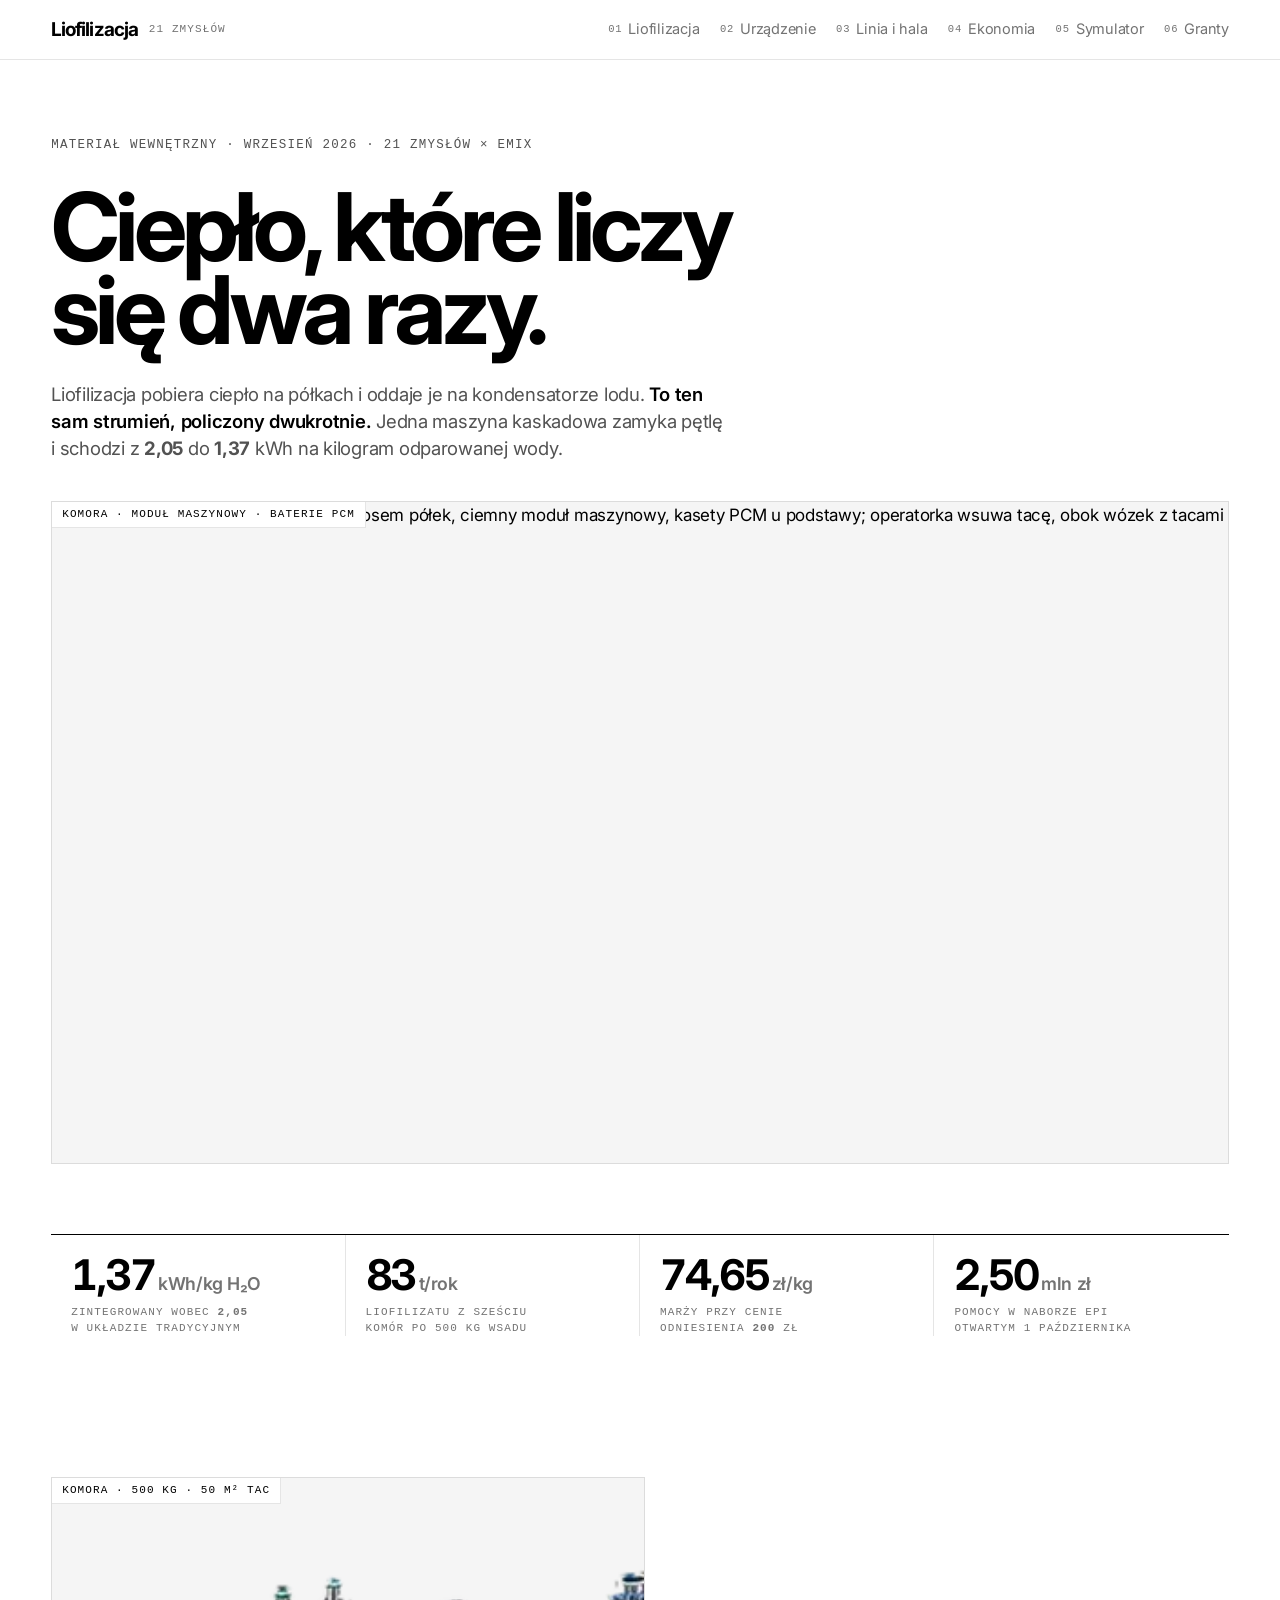
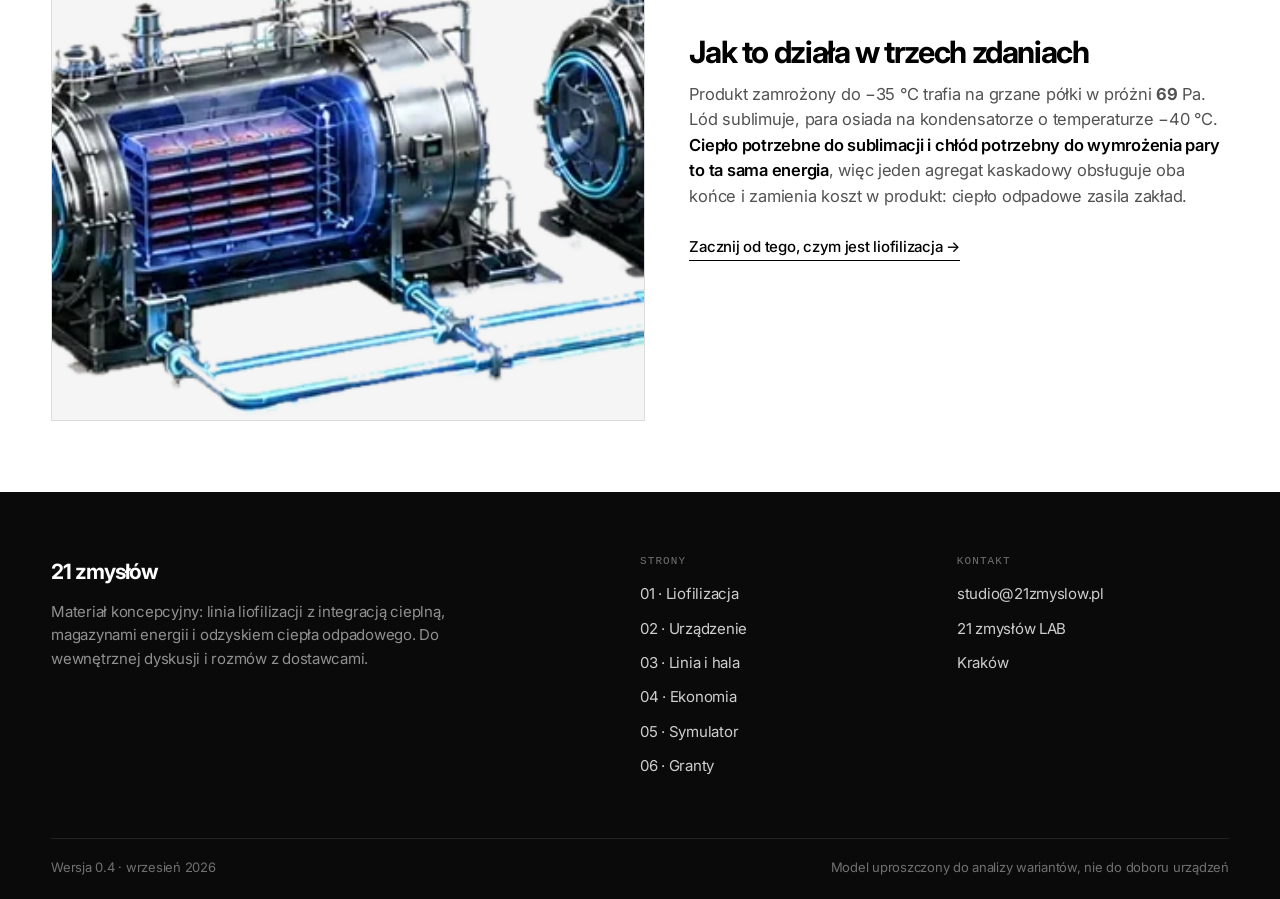
==== commit 02484431: "Zakladka 01: tabela porownawcza na wejscie, sloty na zdjecia; usun Metodyke - tabela z kolumna przew" ====
--- a/index.html
+++ b/index.html
@@ -23,7 +23,6 @@
       <a href="#/ekonomia"><i>04</i>Ekonomia</a>
       <a href="#/symulator"><i>05</i>Symulator</a>
       <a href="#/granty"><i>06</i>Granty</a>
-      <a href="#/metodyka"><i>07</i>Metodyka</a>
     </div>
   </div>
 </nav>
@@ -42,9 +41,9 @@
 
   <div class="section section--tight">
     <div class="wrap">
-      <figure class="figframe">
-        <span class="mono mono--sm tag">Sześć komór · jeden agregat</span>
-        <img src="assets/img/linia.webp" alt="Wizualizacja komór liofilizacyjnych w dwóch rzędach, spiętych wspólnym kolektorem chłodu z jednym agregatem po prawej stronie" width="1360" height="597">
+      <figure class="figframe" data-photo="assets/img/foto-urzadzenie.jpg" data-fallback="assets/img/linia.webp" data-fallback-tag="Sześć komór · jeden agregat">
+        <span class="mono mono--sm tag">Komora · moduł maszynowy · baterie PCM</span>
+        <img src="assets/img/foto-urzadzenie.jpg" alt="Zintegrowany liofilizator: komora ze stosem półek, ciemny moduł maszynowy, kasety PCM u podstawy; operatorka wsuwa tacę, obok wózek z tacami" width="1664" height="936">
       </figure>
     </div>
   </div>
@@ -89,22 +88,45 @@
     <h1>Czym jest liofilizacja i dlaczego liofilizat to nie zwykły susz?</h1>
     <p class="ph-head__lede">Suszenie gorącym powietrzem odparowuje wodę z ciepłego produktu. Liofilizacja usuwa ją
       z produktu zamrożonego, w próżni, w której lód zamienia się w parę z pominięciem stanu ciekłego.
-      <strong>Produkt nigdy nie jest gorący i nigdy nie jest mokry.</strong> Dlatego zachowuje kształt, kolor,
-      aromat i wrażliwe składniki, które w suszarce giną.</p>
+      <strong>Produkt nigdy nie jest gorący i nigdy nie jest mokry.</strong></p>
   </header>
 
   <div class="section section--tight">
     <div class="wrap">
-      <div class="facts">
-        <div class="facts__i"><div class="facts__n">−40 <em>→</em> +40<small>°C</small></div>
-          <p class="mono mono--sm facts__l">Temperatury procesu. Suszenie gorącym powietrzem: +60 do +90 °C</p></div>
-        <div class="facts__i"><div class="facts__n"><b data-k="wEnd"></b><small>% wody</small></div>
-          <p class="mono mono--sm facts__l">W liofilizacie. Susz konwekcyjny zostaje przy <b data-k="wEndTrad"></b> %</p></div>
-        <div class="facts__i"><div class="facts__n"><b data-k="retC_li"></b><small>%</small></div>
-          <p class="mono mono--sm facts__l">Witaminy C przetrwa liofilizację. Suszenie gorące: <b data-k="retC_tr"></b> %</p></div>
-        <div class="facts__i"><div class="facts__n"><b data-k="yield"></b><small>: 1</small></div>
-          <p class="mono mono--sm facts__l">Kilogramów truskawek na kilogram liofilizatu</p></div>
-      </div>
+      <div class="sec-head"><h2>Porównanie na wejście</h2><p class="mono">Owoce · kolumna „przewaga” mówi, kto wygrywa</p></div>
+      <div class="table-scroll">
+        <table class="cmp">
+          <thead><tr><th>Cecha</th><th>Suszenie gorącym powietrzem</th><th>Liofilizacja</th><th>Przewaga</th><th>Źródło</th></tr></thead>
+          <tbody>
+            <tr><td>Temperatura produktu</td><td class="sub">+60 do +90 °C przez cały proces</td><td class="sub">−40 do −20 °C, na końcu do +40 °C</td><td><span class="adv adv--li">liofilizacja</span></td><td class="src">fizyka procesu</td></tr>
+            <tr><td>Droga wody</td><td class="sub">ciecz paruje z powierzchni, produkt wysycha od zewnątrz</td><td class="sub">lód sublimuje w całej objętości</td><td><span class="adv adv--li">liofilizacja</span></td><td class="src">fizyka procesu</td></tr>
+            <tr><td>Struktura i kształt</td><td class="sub">skurcz, twarda lub gumowa</td><td class="sub">porowata, kształt i objętość zachowane</td><td><span class="adv adv--li">liofilizacja</span></td><td class="src">piśmiennictwo</td></tr>
+            <tr><td>Rehydratacja</td><td class="sub">powolna, niepełna</td><td class="sub">szybka, niemal do stanu wyjściowego</td><td><span class="adv adv--li">liofilizacja</span></td><td class="src">piśmiennictwo</td></tr>
+            <tr><td>Kolor i aromat</td><td class="sub">ciemnienie, utrata lotnych aromatów</td><td class="sub">kolor i aromat surowca</td><td><span class="adv adv--li">liofilizacja</span></td><td class="src">piśmiennictwo</td></tr>
+            <tr><td>Wilgotność końcowa</td><td class="sub"><span data-k="wEndTrad"></span> % wody</td><td class="sub"><span data-k="wEnd"></span> % wody</td><td><span class="adv adv--li">liofilizacja</span></td><td class="src">model</td></tr>
+            <tr><td>Witamina C</td><td class="sub">około <span data-k="retC_tr"></span> % przetrwa</td><td class="sub">około <span data-k="retC_li"></span> % przetrwa</td><td><span class="adv adv--li">liofilizacja</span></td><td class="src">model, retencje z piśmiennictwa</td></tr>
+            <tr><td>Antocyjany · polifenole</td><td class="sub">45 % · 65 % przetrwa</td><td class="sub">88 % · 92 % przetrwa</td><td><span class="adv adv--li">liofilizacja</span></td><td class="src">model, retencje z piśmiennictwa</td></tr>
+            <tr><td>Minerały · błonnik · białko</td><td class="sub">100 %</td><td class="sub">100 %</td><td><span class="adv adv--none">bez różnicy</span></td><td class="src">model</td></tr>
+            <tr><td>Karotenoidy po przechowywaniu</td><td class="sub">zwarty susz utlenia się wolniej</td><td class="sub">porowaty liofilizat utlenia się szybciej bez bariery tlenowej</td><td><span class="adv adv--none">zależy od opakowania</span></td><td class="src">piśmiennictwo</td></tr>
+            <tr><td>Czas procesu</td><td class="sub">kilka do kilkunastu godzin</td><td class="sub"><span data-k="tCyc"></span> h cyklu</td><td><span class="adv adv--tr">suszenie</span></td><td class="src">model</td></tr>
+            <tr><td>Energia na kg odparowanej wody</td><td class="sub">niższa, zwykle ciepło z gazu</td><td class="sub"><span data-k="kgW_A"></span> kWh el. tradycyjnie · <span data-k="kgW_D"></span> z integracją cieplną</td><td><span class="adv adv--tr">suszenie</span></td><td class="src">model</td></tr>
+            <tr><td>Trwałość bez konserwantów</td><td class="sub">miesiące</td><td class="sub">lata przy szczelnym opakowaniu</td><td><span class="adv adv--li">liofilizacja</span></td><td class="src">piśmiennictwo</td></tr>
+          </tbody>
+        </table>
+      </div>
+      <p class="figcap" style="margin-top:14px"><b>Skąd te wartości.</b> „Model” to bilans na tej stronie, liczony dla truskawki
+        w plastrach. „Piśmiennictwo” to cechy jakościowe opisane w literaturze technologii żywności, bez liczb, bo zależą od
+        surowca i nastaw. Dwie ostatnie przewagi suszenia gorącego, czas i energia, to cała cena liofilizacji i o nią chodzi w projekcie.</p>
+    </div>
+  </div>
+
+  <div class="section section--tight">
+    <div class="wrap">
+      <figure class="figframe" data-photo="assets/img/foto-taca.jpg">
+        <span class="mono mono--sm tag">Liofilizowane jabłko i truskawka na tacy</span>
+        <img src="assets/img/foto-taca.jpg" alt="Taca z liofilizowanymi plastrami jabłka i truskawki wysuwana z komory, kształt i kolor owoców zachowane" width="1536" height="1024" loading="lazy">
+      </figure>
+      <p class="figcap">Plastry zachowały obrys, grubość i kolor. To jest ta różnica, którą widać bez laboratorium.</p>
     </div>
   </div>
 
@@ -116,11 +138,11 @@
         <div class="block__b">
           <h3>Lód zamienia się w parę, omijając wodę</h3>
           <p>Poniżej ciśnienia 611 Pa woda nie może istnieć jako ciecz. Lód ogrzewany w takiej próżni nie topi się,
-            tylko sublimuje: przechodzi wprost w parę. Liofilizator pracuje przy 69 Pa, więc wsad przez cały czas
-            suszenia pozostaje zamrożony, a woda wychodzi z niego jako para, zostawiając nienaruszony szkielet komórek.</p>
+            tylko sublimuje. Liofilizator pracuje przy 69 Pa, więc wsad przez cały czas suszenia pozostaje zamrożony,
+            a woda wychodzi z niego jako para, zostawiając nienaruszony szkielet komórek.</p>
           <figure>
             <div class="scroll-x">
-            <svg class="chart" viewBox="0 0 900 380" role="img" aria-label="Wykres fazowy wody, schematyczny. Oś pozioma temperatura, oś pionowa ciśnienie w skali logarytmicznej. Punkt potrójny przy 0,01 stopnia i 611 paskali. Suszenie konwekcyjne biegnie przy ciśnieniu atmosferycznym od cieczy do pary w temperaturze 60 do 90 stopni. Liofilizacja biegnie przy 69 paskalach od lodu do pary w temperaturze od minus 40 do minus 20 stopni.">
+            <svg class="chart" viewBox="0 0 900 380" role="img" aria-label="Wykres fazowy wody, schematyczny. Punkt potrójny przy 0,01 stopnia i 611 paskali. Suszenie konwekcyjne biegnie przy ciśnieniu atmosferycznym od cieczy do pary w 60 do 90 stopniach. Liofilizacja biegnie przy 69 paskalach od lodu do pary w minus 40 do minus 20 stopniach.">
               <defs>
                 <marker id="f-ah" viewBox="0 0 10 10" refX="9" refY="5" markerWidth="7" markerHeight="7" orient="auto"><path d="M0,1 L9,5 L0,9 z" fill="#eb6834"/></marker>
                 <marker id="f-ac" viewBox="0 0 10 10" refX="9" refY="5" markerWidth="7" markerHeight="7" orient="auto"><path d="M0,1 L9,5 L0,9 z" fill="#2a78d6"/></marker>
@@ -145,13 +167,13 @@
               <path d="M480,130 C420,180 330,250 200,300 L120,320" fill="none" stroke="#000" stroke-width="1.5"/>
               <circle cx="480" cy="130" r="5" fill="#000"/>
               <text class="s" x="492" y="150">punkt potrójny · 0,01 °C · 611 Pa</text>
-              <text class="t" x="250" y="80" style="font-size:15px;fill:#525252">LÓD</text>
+              <text class="t" x="250" y="100" style="font-size:15px;fill:#525252">LÓD</text>
               <text class="t" x="620" y="110" style="font-size:15px;fill:#525252">WODA</text>
               <text class="t" x="600" y="270" style="font-size:15px;fill:#525252">PARA</text>
               <path d="M240,60 L840,60" stroke="#eb6834" stroke-width="2.5" fill="none" marker-end="url(#f-ah)"/>
               <circle cx="720" cy="60" r="5" fill="#eb6834" stroke="#fff" stroke-width="2"/>
               <text class="v" x="240" y="52" style="fill:#eb6834">suszenie gorącym powietrzem · woda paruje z produktu o +60…+90 °C</text>
-              <path d="M240,230 L560,230" stroke="#2a78d6" stroke-width="2.5" fill="none" marker-end="url(#f-ah)" style="marker-end:url(#f-ac)"/>
+              <path d="M240,230 L560,230" stroke="#2a78d6" stroke-width="2.5" fill="none" marker-end="url(#f-ac)"/>
               <circle cx="300" cy="230" r="5" fill="#2a78d6" stroke="#fff" stroke-width="2"/>
               <text class="v" x="240" y="222" style="fill:#2a78d6">liofilizacja · lód sublimuje z produktu o −40…−20 °C</text>
               <text class="m" x="60" y="376">SCHEMAT, NIE W SKALI · GRANICE FAZ POGLĄDOWE</text>
@@ -176,43 +198,15 @@
             </figure>
             <div>
               <p><strong>1. Zamrażanie do −35 °C.</strong> Woda w komórkach zamienia się w kryształy lodu. Im szybciej,
-                tym drobniejsze kryształy i tym mniej uszkodzeń ścian komórkowych.</p>
+                tym drobniejsze kryształy i mniej uszkodzeń ścian komórkowych.</p>
               <p><strong>2. Sublimacja w próżni.</strong> Półki delikatnie grzeją, lód zamienia się w parę, para osiada
-                jako szron na kondensatorze o temperaturze −40 °C. To trwa <b data-k="subl"></b> godzin i zabiera
+                jako szron na kondensatorze o temperaturze −40 °C. Trwa <b data-k="subl"></b> godzin i zabiera
                 ponad 90 % wody.</p>
-              <p><strong>3. Desorpcja.</strong> Ostatnie procenty wody związanej z białkami i cukrami. Produkt
-                schodzi do <b data-k="wEnd"></b> % wilgotności, czyli poniżej progu, przy którym mikroorganizmy
-                i enzymy przestają działać.</p>
-              <p>Cały cykl trwa <b data-k="tCyc"></b> godziny. Suszarka gorącym powietrzem robi to samo w 6–12 godzin,
-                ale z produktu, który przez ten czas jest gorący i mokry jednocześnie.</p>
-            </div>
-          </div>
-        </div>
-      </div>
-
-      <div class="block">
-        <p class="mono block__n">Porównanie</p>
-        <div class="block__b">
-          <h3>Liofilizacja obok suszenia gorącym powietrzem</h3>
-          <p>Zestawienie dla owoców. Zakresy pochodzą z piśmiennictwa i z modelu na tej stronie; konkretne wartości
-            zależą od surowca i nastaw.</p>
-          <div class="table-scroll">
-            <table>
-              <thead><tr><th>Cecha</th><th>Suszenie gorącym powietrzem</th><th>Liofilizacja</th><th>Co to znaczy dla produktu</th></tr></thead>
-              <tbody>
-                <tr><td>Temperatura produktu</td><td class="sub">+60 do +90 °C przez wiele godzin</td><td class="sub">−40 do −20 °C, na końcu do +40 °C</td><td class="sub">Brak reakcji Maillarda i „gotowanego” smaku. Enzymy i witaminy nie są podgrzewane.</td></tr>
-                <tr><td>Droga wody</td><td class="sub">ciecz paruje z powierzchni, produkt wysycha od zewnątrz</td><td class="sub">lód sublimuje w całej objętości</td><td class="sub">Brak twardej, zeszklonej skórki, która zatrzymuje wodę w środku.</td></tr>
-                <tr><td>Struktura</td><td class="sub">skurcz o 60–80 % objętości, twarda, gumowa</td><td class="sub">porowata, kształt i objętość zachowane</td><td class="sub">Chrupkość, lekkość, natychmiastowa rehydratacja.</td></tr>
-                <tr><td>Rehydratacja</td><td class="sub">godziny, niepełna</td><td class="sub">minuty, niemal do stanu wyjściowego</td><td class="sub">Liofilizat rozpuszcza się w jogurcie, mleku, ustach.</td></tr>
-                <tr><td>Wilgotność końcowa</td><td class="sub"><span data-k="wEndTrad"></span> %</td><td class="sub"><span data-k="wEnd"></span> %</td><td class="sub">Przy 2–4 % wody produkt jest stabilny latami bez konserwantów, jeśli jest szczelnie zapakowany.</td></tr>
-                <tr><td>Kolor i aromat</td><td class="sub">ciemnienie, utrata lotnych aromatów</td><td class="sub">kolor i aromat surowca</td><td class="sub">Truskawka wygląda i pachnie jak truskawka.</td></tr>
-                <tr><td>Witamina C</td><td class="sub">około <span data-k="retC_tr"></span> % przetrwa</td><td class="sub">około <span data-k="retC_li"></span> % przetrwa</td><td class="sub">Największa różnica ze wszystkich składników.</td></tr>
-                <tr><td>Antocyjany, polifenole</td><td class="sub">45 % i 65 %</td><td class="sub">88 % i 92 %</td><td class="sub">Barwniki i przeciwutleniacze owoców jagodowych zostają w produkcie.</td></tr>
-                <tr><td>Minerały, błonnik</td><td class="sub">100 %</td><td class="sub">100 %</td><td class="sub">Tu liofilizacja nie ma przewagi. Wapń nie boi się ciepła.</td></tr>
-                <tr><td>Czas procesu</td><td class="sub">6–12 h</td><td class="sub"><span data-k="tCyc"></span> h</td><td class="sub">Liofilizator jest wolniejszy, stąd sześć komór pracujących naprzemiennie.</td></tr>
-                <tr><td>Energia na kg odparowanej wody</td><td class="sub">około 1–1,5 kWh ciepła, zwykle z gazu</td><td class="sub"><span data-k="kgW_A"></span> kWh el. tradycyjnie, <span data-k="kgW_D"></span> z integracją</td><td class="sub">Jedyna realna słabość liofilizacji. Odpowiedzią jest odzysk ciepła, o którym mówi cała reszta tej strony.</td></tr>
-              </tbody>
-            </table>
+              <p><strong>3. Desorpcja.</strong> Ostatnie procenty wody związanej z białkami i cukrami. Produkt schodzi
+                do <b data-k="wEnd"></b> % wilgotności, poniżej progu, przy którym mikroorganizmy i enzymy przestają działać.</p>
+              <p>Cały cykl trwa <b data-k="tCyc"></b> godziny. Suszarka gorącym powietrzem jest szybsza, ale produkt
+                przez cały ten czas jest gorący i mokry jednocześnie.</p>
+            </div>
           </div>
         </div>
       </div>
@@ -222,8 +216,8 @@
         <div class="block__b">
           <h3>Truskawka: świeża, suszona gorącym powietrzem, liofilizowana</h3>
           <p>Ta sama truskawka policzona z tablic składu i współczynników retencji. <strong>Podstawa porównania
-            zmienia wnioski</strong>, dlatego można ją przełączyć: etykieta pokazuje 100 g produktu i tam liofilizat
-            wygrywa głównie zagęszczeniem; sucha masa pokazuje samą retencję; porcja mówi, co dostaje konsument.</p>
+            zmienia wnioski</strong>: etykieta pokazuje 100 g produktu i tam liofilizat wygrywa głównie zagęszczeniem;
+            sucha masa pokazuje samą retencję; porcja mówi, co dostaje konsument.</p>
           <div class="tabs" id="nutrBasis" role="tablist">
             <button type="button" role="tab" aria-selected="false" data-basis="produkt">Na 100 g produktu</button>
             <button type="button" role="tab" aria-selected="true" data-basis="sucha">Na 100 g suchej masy</button>
@@ -242,11 +236,11 @@
         <div class="block__b">
           <h3>Gdzie przewaga jest realna, a gdzie nie</h3>
           <ul>
-            <li><strong>Realna:</strong> witamina C, antocyjany, aromat, kolor, struktura i rehydratacja. To są argumenty, na których stoi produkt premium.</li>
-            <li><strong>Żadna:</strong> minerały, błonnik, białko ilościowo, witamina B12. Te składniki przetrwają każdą technologię suszenia.</li>
-            <li><strong>Warunkowa:</strong> karotenoidy. Liofilizat wygrywa w dniu produkcji, ale jego porowata struktura ma ogromną powierzchnię i utlenia się szybciej. Bez bariery tlenowej w opakowaniu przewaga znika w kilka miesięcy.</li>
-            <li><strong>Pozorna:</strong> polifenole „rosną” po suszeniu gorącym, bo rozerwanie komórek uwalnia formy związane. Wynik pomiaru rośnie mimo degradacji.</li>
-            <li><strong>Prawna:</strong> „zachowuje więcej witamin niż susz” to oświadczenie porównawcze i wymaga badania własnego produktu, nie odwołania do piśmiennictwa.</li>
+            <li><strong>Realna:</strong> witamina C, antocyjany, aromat, kolor, struktura i rehydratacja. Na tym stoi produkt premium.</li>
+            <li><strong>Żadna:</strong> minerały, błonnik, białko ilościowo, witamina B12. Przetrwają każdą technologię suszenia.</li>
+            <li><strong>Warunkowa:</strong> karotenoidy. Liofilizat wygrywa w dniu produkcji, ale porowata struktura utlenia się szybciej. Bez bariery tlenowej przewaga znika w kilka miesięcy.</li>
+            <li><strong>Pozorna:</strong> polifenole „rosną” po suszeniu gorącym, bo rozerwanie komórek uwalnia formy związane. Pomiar rośnie mimo degradacji.</li>
+            <li><strong>Prawna:</strong> „zachowuje więcej witamin niż susz” to oświadczenie porównawcze i wymaga badania własnego produktu.</li>
           </ul>
         </div>
       </div>
@@ -255,7 +249,6 @@
         <p class="mono block__n">Zastosowania</p>
         <div class="block__b">
           <h3>Gdzie liofilizacja ma sens</h3>
-          <p>Wszędzie tam, gdzie liczy się to, co suszenie gorące niszczy, i gdzie cena produktu to udźwignie.</p>
           <ul>
             <li><strong>Owoce i warzywa premium:</strong> przekąski, dodatki do płatków i jogurtów, dekoracje cukiernicze. Truskawka w plastrach 170–260 zł/kg.</li>
             <li><strong>Żywność outdoor, ekspedycyjna, wojskowa:</strong> lekka, trwała latami, gotowa po zalaniu wodą.</li>
@@ -265,9 +258,9 @@
           </ul>
           <div class="callout">
             <p class="mono mono--sm">Cena tej jakości</p>
-            <p>Liofilizacja zużywa kilkakrotnie więcej energii na kilogram wody niż suszenie gorącym powietrzem.
-              To jej jedyna słabość i to o nią chodzi w całym projekcie: ten sam strumień ciepła, który trzeba
-              dostarczyć na półki, trzeba potem odebrać na kondensatorze. <a class="more-link" href="#/urzadzenie">Jedna maszyna może zrobić oba końce naraz →</a></p>
+            <p>Liofilizacja zużywa więcej energii na kilogram wody niż suszenie gorącym powietrzem. To jej jedyna
+              słabość i o nią chodzi w całym projekcie: ten sam strumień ciepła, który trzeba dostarczyć na półki,
+              trzeba potem odebrać na kondensatorze. <a class="more-link" href="#/urzadzenie">Jedna maszyna może zrobić oba końce naraz →</a></p>
           </div>
         </div>
       </div>
@@ -500,6 +493,15 @@
         <div class="facts__i"><div class="facts__n">150<small>kW</small></div><p class="mono mono--sm facts__l">Średniej mocy elektrycznej całej linii</p></div>
         <div class="facts__i"><div class="facts__n">1 152<small>m²</small></div><p class="mono mono--sm facts__l">Hali w rzucie 48 × 24 m</p></div>
       </div>
+    </div>
+  </div>
+
+  <div class="section section--tight">
+    <div class="wrap">
+      <figure class="figframe">
+        <span class="mono mono--sm tag">Sześć komór · jeden agregat · render poglądowy</span>
+        <img src="assets/img/linia.webp" alt="Wizualizacja komór liofilizacyjnych w dwóch rzędach, spiętych wspólnym kolektorem chłodu z jednym agregatem po prawej stronie" width="1360" height="597" loading="lazy">
+      </figure>
     </div>
   </div>
 
@@ -1035,77 +1037,6 @@
 
   <nav class="pager">
     <a href="#/symulator"><p class="mono mono--sm pager__k">← Poprzednia</p><p class="pager__t">05 · Symulator</p></a>
-    <a href="#/metodyka"><p class="mono mono--sm pager__k">Następna →</p><p class="pager__t">07 · Metodyka</p></a>
-  </nav>
-</section>
-
-<!-- ============================================================ 06 METODYKA -->
-<section class="view" id="view-metodyka" hidden>
-  <header class="ph-head">
-    <p class="mono ph-head__k">07 · Metodyka</p>
-    <h1>Skąd te liczby i czego ten model nie robi?</h1>
-    <p class="ph-head__lede">Model jest bilansem energii, nie symulacją obiegu. Nadaje się do porównywania wariantów
-      i badania wrażliwości. <strong>Nie nadaje się do doboru urządzeń ani do wyceny.</strong></p>
-  </header>
-
-  <div class="section">
-    <div class="wrap--doc">
-      <div class="block">
-        <p class="mono block__n">Zestaw odniesienia</p>
-        <div class="block__b">
-          <h3>Jeden zestaw założeń dla całej strony</h3>
-          <p>Wszystkie liczby na stronach 01–03 i wartości startowe symulatora pochodzą z jednego przeliczenia.
-            Zmiana założenia w symulatorze nie zmienia stron 01–03; te pokazują punkt projektowy linii.</p>
-          <div class="table-scroll" id="refParamsTable"></div>
-        </div>
-      </div>
-      <div class="block">
-        <p class="mono block__n">Metoda</p>
-        <div class="block__b">
-          <h3>Skąd biorą się liczby</h3>
-          <p>Zapotrzebowanie cieplne z entalpii przemian: sublimacja 2 838 kJ/kg, desorpcja 3 000 kJ/kg.
-            Każdy obieg chłodniczy ze sprawności Carnota przemnożonej przez sprawność egzergetyczną; sprawność grzejna
-            jest o jeden wyższa od chłodniczej. Booster transkrytyczny wzorem Lorenza. Prężność pary nad lodem
-            według Murphy i Koop 2005. Ciśnienie robocze wyznacza granica jakości, czyli temperatura zapadania struktury
-            <b data-k="tCollapse"></b> °C, nie możliwości pomp.</p>
-          <p>Kalibracja: układ tradycyjny daje <b data-k="kgW_A"></b> kWh na kilogram odparowanej wody. Karta katalogowa
-            maszyny przemysłowej podaje 1,5, typowy pobór roboczy 1,1, przeglądy literaturowe od 4,7 do 11,7 dla skali
-            laboratoryjnej. Model trafia w środek pasma, bo ujmuje zamrażanie, próżnię i urządzenia pomocnicze.</p>
-        </div>
-      </div>
-      <div class="block">
-        <p class="mono block__n">Granice</p>
-        <div class="block__b">
-          <h3>Czego model nie robi</h3>
-          <ul>
-            <li>Nie liczy obiegów na rzeczywistych charakterystykach sprężarek ani strat w rurociągach.</li>
-            <li>Nie modeluje kinetyki suszenia dla kawałków; czas cyklu jest wielkością zadaną.</li>
-            <li>Nie uwzględnia wymagań dla propanu (strefy zagrożenia wybuchem, wentylacja) ani ciśnień pracy CO₂.</li>
-            <li>Profil dobowy jest sześciofazowym uproszczeniem, rzeczywisty pik przy wytwarzaniu próżni jest ostrzejszy.</li>
-            <li>Ceny godzinowe są modelem parametrycznym, nie szeregiem historycznym.</li>
-            <li>Nakłady inwestycyjne są założeniem użytkownika, nie wynikiem modelu.</li>
-          </ul>
-        </div>
-      </div>
-      <div class="block">
-        <p class="mono block__n">Źródła</p>
-        <div class="block__b">
-          <h3>Materiały</h3>
-          <ul>
-            <li>Karta katalogowa liofilizatora 170 m²: 1 800 kg lodu na 18 h, 110 kW, odzysk ciepła 140 kW, kondensator −40 °C.</li>
-            <li>Zestawienie energochłonności technologii suszenia, 4,72–11,67 kWh/kg wody dla liofilizacji, 2023.</li>
-            <li>Praca ciągła zamiast wsadowej: −40 % energii jednostkowej, naprzemienne kondensatory −24 %, 2024.</li>
-            <li>Rozdział zużycia: układ chłodniczy ~70 %, grzanie półek ~17 %, próżnia ~13 %, 2021.</li>
-            <li>Uzyski masowe mięsa i podrobów po liofilizacji, dane produkcyjne 2026.</li>
-            <li>Raport własny „Liofilizacja przemysłowa owoców, warzyw i karmy premium z podrobów”, wrzesień 2026.</li>
-          </ul>
-        </div>
-      </div>
-    </div>
-  </div>
-
-  <nav class="pager">
-    <a href="#/granty"><p class="mono mono--sm pager__k">← Poprzednia</p><p class="pager__t">06 · Granty</p></a>
     <a href="#/"><p class="mono mono--sm pager__k">Wróć na →</p><p class="pager__t">Start</p></a>
   </nav>
 </section>
@@ -1128,7 +1059,6 @@
         <li><a href="#/ekonomia">04 · Ekonomia</a></li>
         <li><a href="#/symulator">05 · Symulator</a></li>
         <li><a href="#/granty">06 · Granty</a></li>
-        <li><a href="#/metodyka">07 · Metodyka</a></li>
       </ul>
     </div>
     <div class="foot__c">
@@ -1141,7 +1071,7 @@
     </div>
   </div>
   <div class="foot__bar">
-    <span>Wersja 0.3 · wrzesień 2026</span>
+    <span>Wersja 0.4 · wrzesień 2026</span>
     <span>Model uproszczony do analizy wariantów, nie do doboru urządzeń</span>
   </div>
 </footer>
--- a/assets/style.css
+++ b/assets/style.css
@@ -278,3 +278,15 @@
 .foot__c a:hover{color:#fff}
 .foot__bar{max-width:1440px;margin:clamp(30px,4vw,56px) auto 0;padding-top:18px;border-top:1px solid rgba(255,255,255,.1);display:flex;justify-content:space-between;gap:16px;flex-wrap:wrap;font-size:13px;color:rgba(255,255,255,.42)}
 @media (prefers-reduced-motion:reduce){*{transition-duration:.01ms!important}}
+
+/* ---------- tabela porównawcza ---------- */
+table.cmp th:nth-child(4),table.cmp td:nth-child(4){white-space:nowrap}
+table.cmp td.src{font-family:ui-monospace,Menlo,Consolas,monospace;font-size:10.5px;letter-spacing:.06em;text-transform:uppercase;color:var(--ink-3);white-space:nowrap}
+.adv{display:inline-flex;align-items:center;gap:7px;font-size:13px;font-weight:500;white-space:nowrap}
+.adv::before{content:"";width:10px;height:10px;border-radius:50%;background:var(--ink-3)}
+.adv--li::before{background:var(--s3)}
+.adv--tr::before{background:var(--s2)}
+.adv--none{color:var(--ink-3);font-weight:400}
+.figframe.missing{aspect-ratio:3/2;display:grid;place-items:center;background:repeating-linear-gradient(135deg,transparent 0 9px,rgba(0,0,0,.05) 9px 10px)}
+.figframe.missing img{display:none}
+.figframe.missing::after{content:attr(data-note);font-family:ui-monospace,Menlo,monospace;font-size:11px;letter-spacing:.08em;text-transform:uppercase;color:var(--ink-3);text-align:center;padding:20px;max-width:40ch}
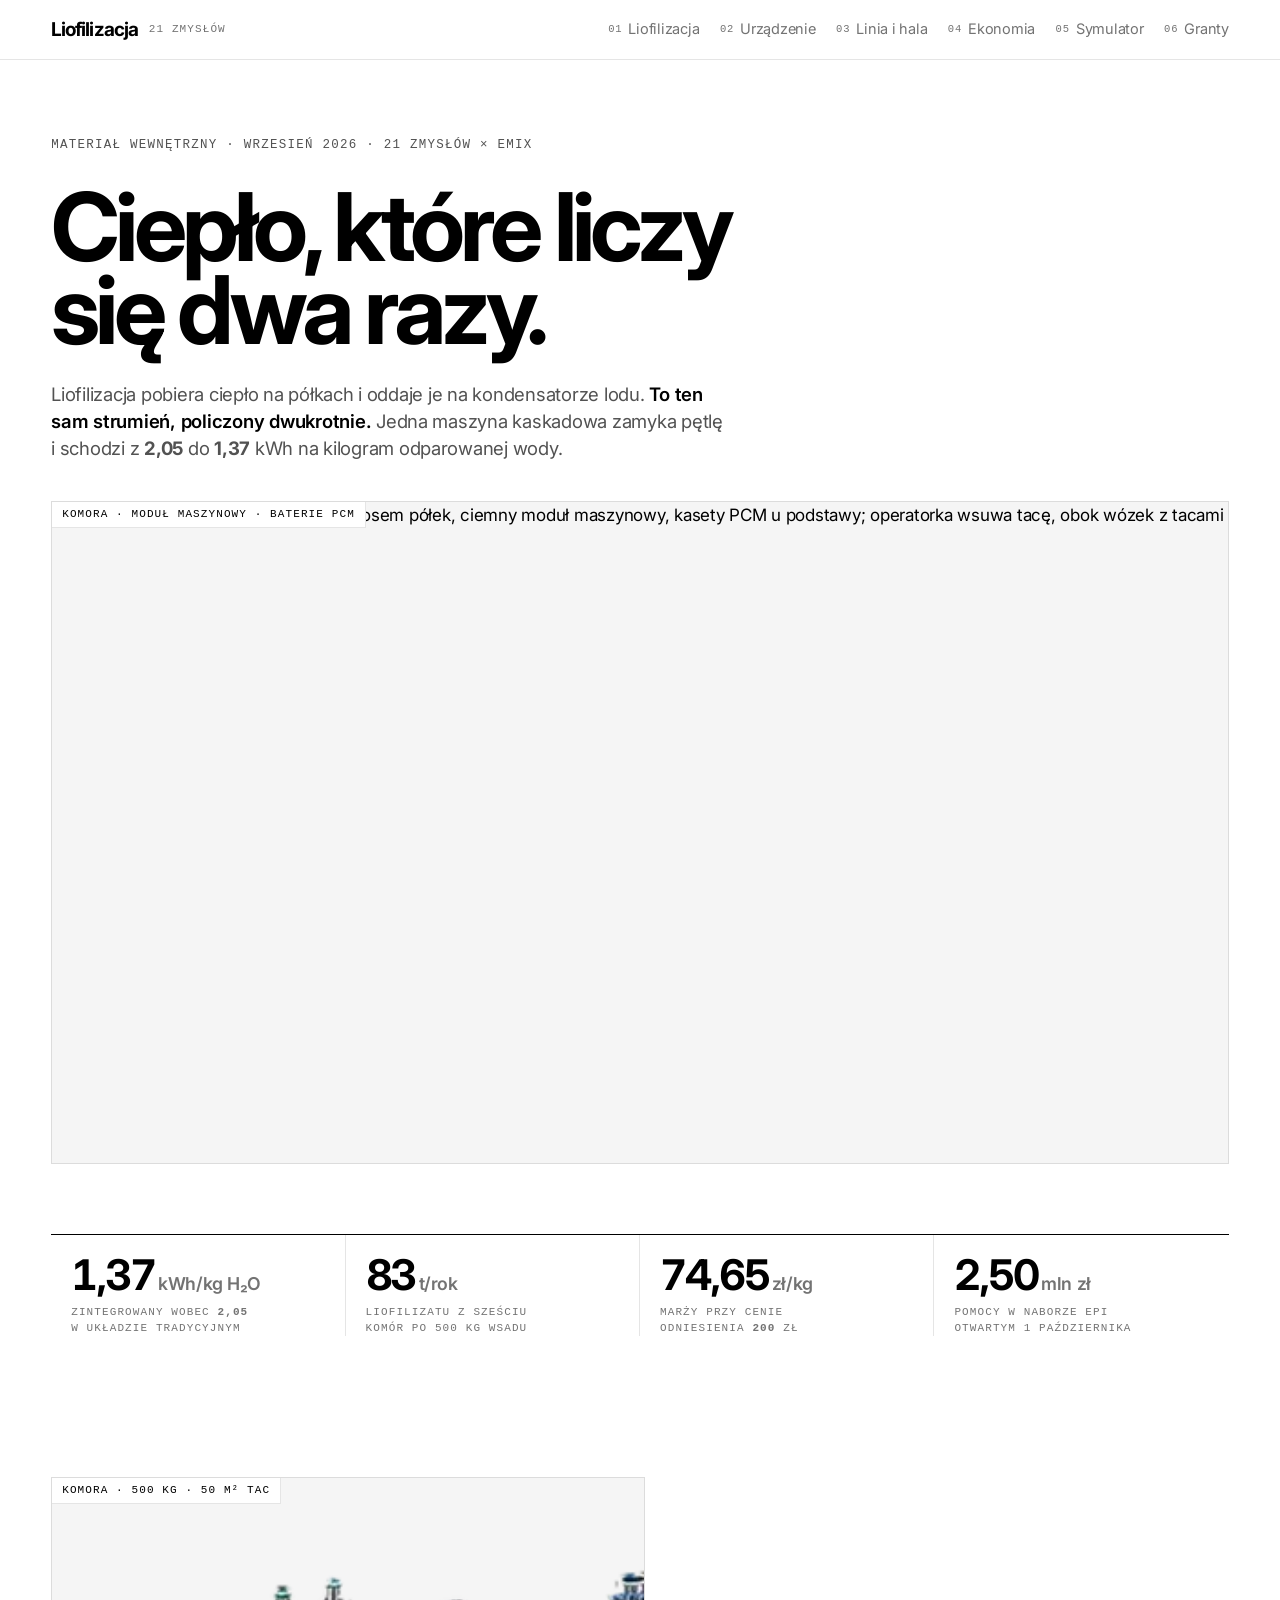
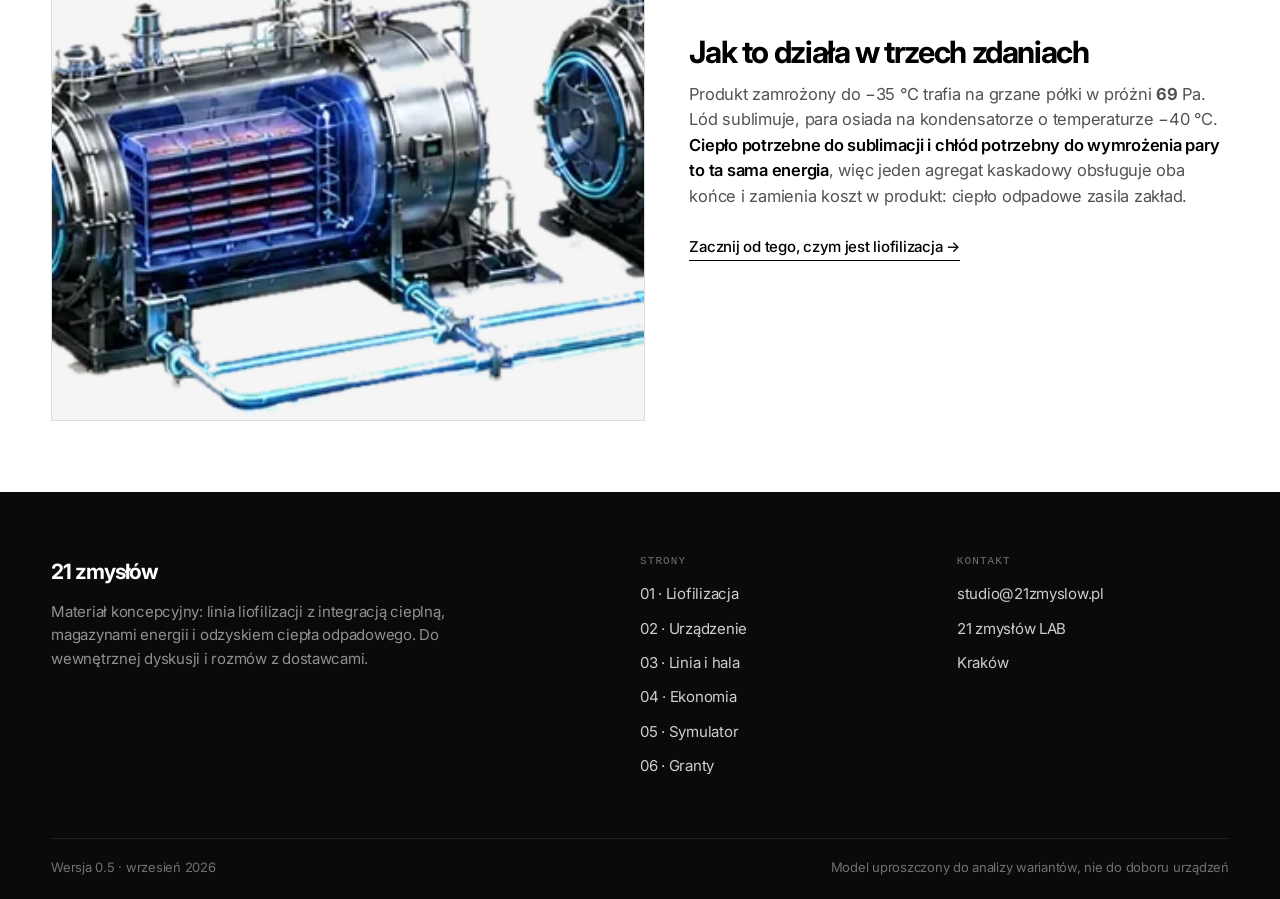
==== commit e8027234: "Tabela porownawcza w formie pricingowej, odchudzenie 03, literatura zamiast pismiennictwa Co-Authore" ====
--- a/index.html
+++ b/index.html
@@ -93,30 +93,56 @@
 
   <div class="section section--tight">
     <div class="wrap">
-      <div class="sec-head"><h2>Porównanie na wejście</h2><p class="mono">Owoce · kolumna „przewaga” mówi, kto wygrywa</p></div>
-      <div class="table-scroll">
-        <table class="cmp">
-          <thead><tr><th>Cecha</th><th>Suszenie gorącym powietrzem</th><th>Liofilizacja</th><th>Przewaga</th><th>Źródło</th></tr></thead>
-          <tbody>
-            <tr><td>Temperatura produktu</td><td class="sub">+60 do +90 °C przez cały proces</td><td class="sub">−40 do −20 °C, na końcu do +40 °C</td><td><span class="adv adv--li">liofilizacja</span></td><td class="src">fizyka procesu</td></tr>
-            <tr><td>Droga wody</td><td class="sub">ciecz paruje z powierzchni, produkt wysycha od zewnątrz</td><td class="sub">lód sublimuje w całej objętości</td><td><span class="adv adv--li">liofilizacja</span></td><td class="src">fizyka procesu</td></tr>
-            <tr><td>Struktura i kształt</td><td class="sub">skurcz, twarda lub gumowa</td><td class="sub">porowata, kształt i objętość zachowane</td><td><span class="adv adv--li">liofilizacja</span></td><td class="src">piśmiennictwo</td></tr>
-            <tr><td>Rehydratacja</td><td class="sub">powolna, niepełna</td><td class="sub">szybka, niemal do stanu wyjściowego</td><td><span class="adv adv--li">liofilizacja</span></td><td class="src">piśmiennictwo</td></tr>
-            <tr><td>Kolor i aromat</td><td class="sub">ciemnienie, utrata lotnych aromatów</td><td class="sub">kolor i aromat surowca</td><td><span class="adv adv--li">liofilizacja</span></td><td class="src">piśmiennictwo</td></tr>
-            <tr><td>Wilgotność końcowa</td><td class="sub"><span data-k="wEndTrad"></span> % wody</td><td class="sub"><span data-k="wEnd"></span> % wody</td><td><span class="adv adv--li">liofilizacja</span></td><td class="src">model</td></tr>
-            <tr><td>Witamina C</td><td class="sub">około <span data-k="retC_tr"></span> % przetrwa</td><td class="sub">około <span data-k="retC_li"></span> % przetrwa</td><td><span class="adv adv--li">liofilizacja</span></td><td class="src">model, retencje z piśmiennictwa</td></tr>
-            <tr><td>Antocyjany · polifenole</td><td class="sub">45 % · 65 % przetrwa</td><td class="sub">88 % · 92 % przetrwa</td><td><span class="adv adv--li">liofilizacja</span></td><td class="src">model, retencje z piśmiennictwa</td></tr>
-            <tr><td>Minerały · błonnik · białko</td><td class="sub">100 %</td><td class="sub">100 %</td><td><span class="adv adv--none">bez różnicy</span></td><td class="src">model</td></tr>
-            <tr><td>Karotenoidy po przechowywaniu</td><td class="sub">zwarty susz utlenia się wolniej</td><td class="sub">porowaty liofilizat utlenia się szybciej bez bariery tlenowej</td><td><span class="adv adv--none">zależy od opakowania</span></td><td class="src">piśmiennictwo</td></tr>
-            <tr><td>Czas procesu</td><td class="sub">kilka do kilkunastu godzin</td><td class="sub"><span data-k="tCyc"></span> h cyklu</td><td><span class="adv adv--tr">suszenie</span></td><td class="src">model</td></tr>
-            <tr><td>Energia na kg odparowanej wody</td><td class="sub">niższa, zwykle ciepło z gazu</td><td class="sub"><span data-k="kgW_A"></span> kWh el. tradycyjnie · <span data-k="kgW_D"></span> z integracją cieplną</td><td><span class="adv adv--tr">suszenie</span></td><td class="src">model</td></tr>
-            <tr><td>Trwałość bez konserwantów</td><td class="sub">miesiące</td><td class="sub">lata przy szczelnym opakowaniu</td><td><span class="adv adv--li">liofilizacja</span></td><td class="src">piśmiennictwo</td></tr>
-          </tbody>
-        </table>
-      </div>
-      <p class="figcap" style="margin-top:14px"><b>Skąd te wartości.</b> „Model” to bilans na tej stronie, liczony dla truskawki
-        w plastrach. „Piśmiennictwo” to cechy jakościowe opisane w literaturze technologii żywności, bez liczb, bo zależą od
-        surowca i nastaw. Dwie ostatnie przewagi suszenia gorącego, czas i energia, to cała cena liofilizacji i o nią chodzi w projekcie.</p>
+      <div class="sec-head"><h2>Porównanie na wejście</h2><p class="mono">Owoce · truskawka jako odniesienie</p></div>
+      <div class="pricing" role="table" aria-label="Porównanie suszenia gorącym powietrzem i liofilizacji">
+        <div class="ph" role="columnheader"><span class="mono mono--sm">Cecha</span></div>
+        <div class="ph" role="columnheader"><h3>Suszenie gorącym powietrzem</h3><p class="mono mono--sm">Stan techniki · tanie · szybkie</p></div>
+        <div class="ph li" role="columnheader"><h3>Liofilizacja</h3><p class="mono mono--sm">Sublimacja w próżni · produkt premium</p></div>
+
+        <div class="rk">Produkt nie jest podgrzewany<span class="src">fizyka procesu</span></div>
+        <div class="c no"><span class="ic">✕</span><span><span class="v">+60 do +90 °C</span><small>przez cały proces</small></span></div>
+        <div class="c yes li"><span class="ic">✓</span><span><span class="v">−40 do −20 °C</span><small>zamrożony przez całe suszenie</small></span></div>
+
+        <div class="rk">Kształt i objętość zachowane<span class="src">literatura</span></div>
+        <div class="c no"><span class="ic">✕</span><span><span class="v">Skurcz</span><small>twardy lub gumowy</small></span></div>
+        <div class="c yes li"><span class="ic">✓</span><span><span class="v">Porowaty</span><small>jak surowiec, tylko lżejszy</small></span></div>
+
+        <div class="rk">Kolor i aromat surowca<span class="src">literatura</span></div>
+        <div class="c no"><span class="ic">✕</span><span><span class="v">Ciemnienie</span><small>utrata lotnych aromatów</small></span></div>
+        <div class="c yes li"><span class="ic">✓</span><span><span class="v">Zachowane</span><small>truskawka pachnie truskawką</small></span></div>
+
+        <div class="rk">Szybka rehydratacja<span class="src">literatura</span></div>
+        <div class="c no"><span class="ic">✕</span><span><span class="v">Powolna, niepełna</span></span></div>
+        <div class="c yes li"><span class="ic">✓</span><span><span class="v">Minuty</span><small>niemal do stanu wyjściowego</small></span></div>
+
+        <div class="rk">Witamina C przetrwa<span class="src">model · retencje z literatury</span></div>
+        <div class="c no"><span class="ic">✕</span><span><span class="v">około <span data-k="retC_tr"></span> %</span></span></div>
+        <div class="c yes li"><span class="ic">✓</span><span><span class="v">około <span data-k="retC_li"></span> %</span></span></div>
+
+        <div class="rk">Antocyjany i polifenole przetrwają<span class="src">model · retencje z literatury</span></div>
+        <div class="c no"><span class="ic">✕</span><span><span class="v">45 % · 65 %</span></span></div>
+        <div class="c yes li"><span class="ic">✓</span><span><span class="v">88 % · 92 %</span></span></div>
+
+        <div class="rk">Minerały, błonnik, białko<span class="src">model</span></div>
+        <div class="c mid"><span class="ic">=</span><span><span class="v">100 %</span></span></div>
+        <div class="c mid li"><span class="ic">=</span><span><span class="v">100 %</span><small>tu nie ma przewagi</small></span></div>
+
+        <div class="rk">Wilgotność końcowa<span class="src">model</span></div>
+        <div class="c no"><span class="ic">✕</span><span><span class="v"><span data-k="wEndTrad"></span> % wody</span></span></div>
+        <div class="c yes li"><span class="ic">✓</span><span><span class="v"><span data-k="wEnd"></span> % wody</span></span></div>
+
+        <div class="rk">Trwałość bez konserwantów<span class="src">literatura</span></div>
+        <div class="c no"><span class="ic">✕</span><span><span class="v">Miesiące</span></span></div>
+        <div class="c yes li"><span class="ic">✓</span><span><span class="v">Lata</span><small>przy szczelnym opakowaniu</small></span></div>
+
+        <div class="rk">Krótki czas procesu<span class="src">model</span></div>
+        <div class="c yes"><span class="ic">✓</span><span><span class="v">Kilka do kilkunastu godzin</span></span></div>
+        <div class="c no li"><span class="ic">✕</span><span><span class="v"><span data-k="tCyc"></span> h</span><small>stąd sześć komór naprzemiennie</small></span></div>
+
+        <div class="rk">Niskie zużycie energii<span class="src">model</span></div>
+        <div class="c yes"><span class="ic">✓</span><span><span class="v">Niższe</span><small>zwykle ciepło z gazu</small></span></div>
+        <div class="c no li"><span class="ic">✕</span><span><span class="v"><span data-k="kgW_A"></span> kWh/kg wody</span><small>z integracją cieplną <span data-k="kgW_D"></span>, i o to chodzi w projekcie</small></span></div>
+      </div>
     </div>
   </div>
 
@@ -616,25 +642,6 @@
       </div>
 
       <div class="block">
-        <p class="mono block__n">Agregat</p>
-        <div class="block__b">
-          <h3>Jedna maszynownia na trzy poziomy temperatur</h3>
-          <div class="duo" style="align-items:start">
-            <figure class="figframe">
-              <span class="mono mono--sm tag">Agregat kaskadowy · 112 kW chłodu</span>
-              <img src="assets/img/agregat.webp" alt="Wizualizacja agregatu kaskadowego z chłodnicą, sprężarkami i kolektorem chłodu" width="490" height="328" loading="lazy">
-            </figure>
-            <div>
-              <p>CO₂ subkrytyczny schodzi do −45 °C na kondensatory lodu. R290 podnosi ciepło do +50 °C na półki
-                i odbiorniki zakładu. Booster CO₂ transkrytyczny wychodzi na +85 °C dla mycia i regeneracji osuszaczy.
-                Około 100 kW elektrycznych ze 150 kW mocy całej linii.</p>
-              <p>Maszynownia leży między komorami a resztą zakładu, bo najdroższe rurociągi to te na −45 °C i próżniowe.</p>
-            </div>
-          </div>
-        </div>
-      </div>
-
-      <div class="block">
         <p class="mono block__n">Rzut hali</p>
         <div class="block__b">
           <h3>48 × 24 m, strefa mokra oddzielona od suchej</h3>
@@ -715,19 +722,6 @@
             </div></div>
           </details>
 
-          <details class="more">
-            <summary>Uwagi projektowe: gdzie założone poziomy temperatur się nie spinają</summary>
-            <div class="more__b">
-              <h4>1. Zimna bateria: −30 °C nie obsłuży kondensatora lodu</h4>
-              <p>Przy 69 Pa front sublimacji odpowiada około −38,6 °C. Kondensator −40 °C daje siłę napędową 83 Pa,
-                kondensator −25 °C tylko 33 Pa. Cykl wydłuża się o rząd 40 % i cały zysk znika.
-                <strong>Rekomendacja: bateria przy komorze na −40 °C</strong>, poziom −30 °C zostaje dla mroźni i tunelu.</p>
-              <h4 style="margin-top:20px">2. Ciepła bateria: +35 °C oznacza półki około 33 °C, a nie 40 °C</h4>
-              <p>Półka 33 °C zamiast 40 °C daje o 11,5 % mniejszą różnicę do frontu, cykl 24,6 → 26,8 h
-                i około 8 % mniej przerobu. <strong>Najtańsze wyjście: materiał zmiennofazowy na +45 °C</strong>,
-                bo booster i tak wychodzi na +85 °C.</p>
-            </div>
-          </details>
         </div>
       </div>
 
@@ -1071,7 +1065,7 @@
     </div>
   </div>
   <div class="foot__bar">
-    <span>Wersja 0.4 · wrzesień 2026</span>
+    <span>Wersja 0.5 · wrzesień 2026</span>
     <span>Model uproszczony do analizy wariantów, nie do doboru urządzeń</span>
   </div>
 </footer>
--- a/assets/style.css
+++ b/assets/style.css
@@ -290,3 +290,26 @@
 .figframe.missing{aspect-ratio:3/2;display:grid;place-items:center;background:repeating-linear-gradient(135deg,transparent 0 9px,rgba(0,0,0,.05) 9px 10px)}
 .figframe.missing img{display:none}
 .figframe.missing::after{content:attr(data-note);font-family:ui-monospace,Menlo,monospace;font-size:11px;letter-spacing:.08em;text-transform:uppercase;color:var(--ink-3);text-align:center;padding:20px;max-width:40ch}
+
+/* ---------- tabela typu pricing ---------- */
+.pricing{display:grid;grid-template-columns:minmax(200px,1.1fr) minmax(0,1fr) minmax(0,1fr);border-top:1px solid var(--ink)}
+.pricing>div{padding:14px 18px 14px 0;border-bottom:1px solid var(--line);display:flex;flex-direction:column;justify-content:center;gap:4px;min-width:0}
+.pricing .ph{padding:18px 18px 16px 0;border-bottom:1px solid var(--ink)}
+.pricing .ph h3{font-size:clamp(17px,1.6vw,22px);letter-spacing:-.04em;line-height:1.1}
+.pricing .ph .mono{color:var(--ink-3);margin-top:6px}
+.pricing .ph.li{color:var(--ink)}
+.pricing .rk{font-weight:600;font-size:15.5px}
+.pricing .rk .src{display:block;font-family:ui-monospace,Menlo,Consolas,monospace;font-size:10px;letter-spacing:.08em;text-transform:uppercase;color:var(--ink-3);font-weight:400;margin-top:3px}
+.pricing .c{display:flex;align-items:center;gap:12px;font-size:15px;color:var(--ink-2)}
+.pricing .c .ic{flex:none;width:26px;height:26px;border-radius:50%;display:grid;place-items:center;font-size:14px;font-weight:700;color:#fff}
+.pricing .c.yes .ic{background:var(--s3)} .pricing .c.no .ic{background:var(--bad)} .pricing .c.mid .ic{background:#b3b3b3}
+.pricing .c .v{font-weight:600;color:var(--ink)}
+.pricing .c small{display:block;font-weight:400;color:var(--ink-3);font-size:13px}
+.pricing .li{background:var(--soft);padding-left:16px;padding-right:16px}
+.pricing .ph.li{border-top:2px solid var(--ink);margin-top:-1px}
+@media (max-width:760px){
+  .pricing{grid-template-columns:1fr}
+  .pricing .rk{border-bottom:0;padding-bottom:4px}
+  .pricing .ph:first-child{display:none}
+  .pricing .li{padding-left:12px;padding-right:12px}
+}
